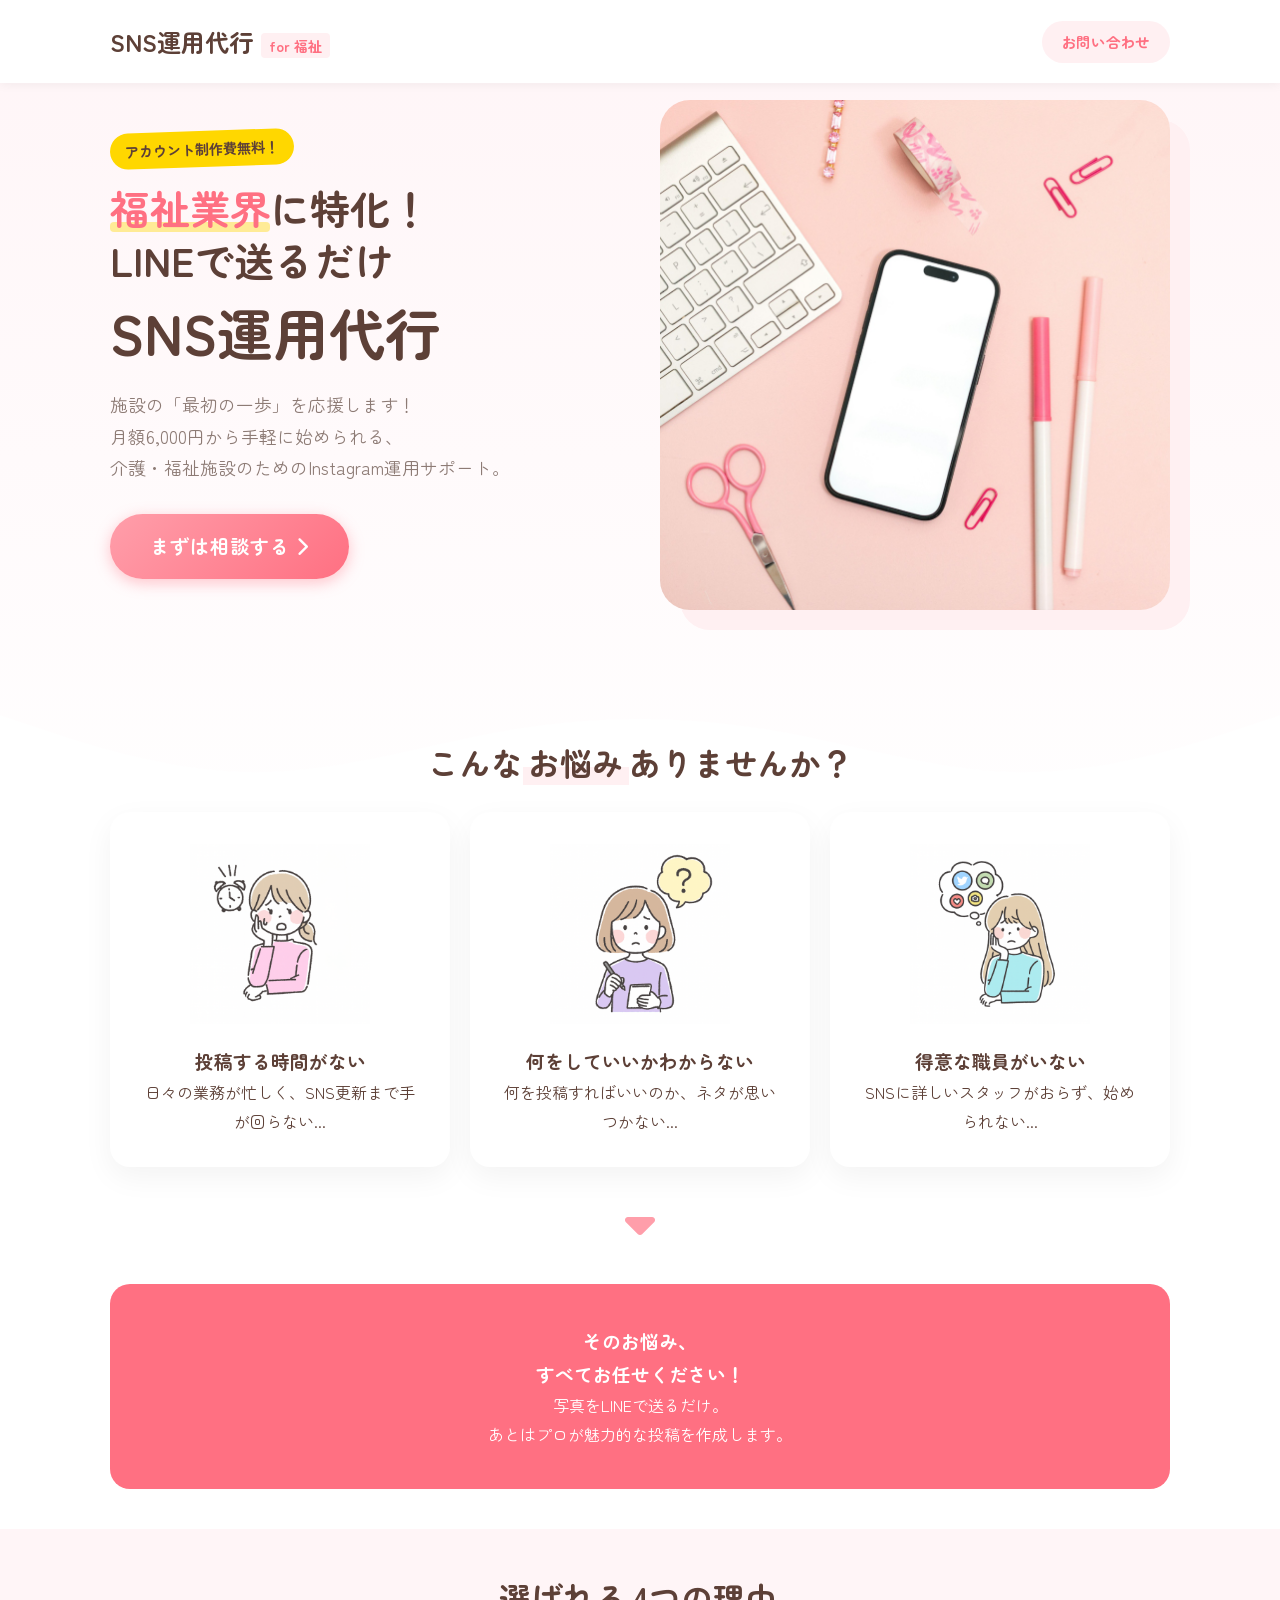
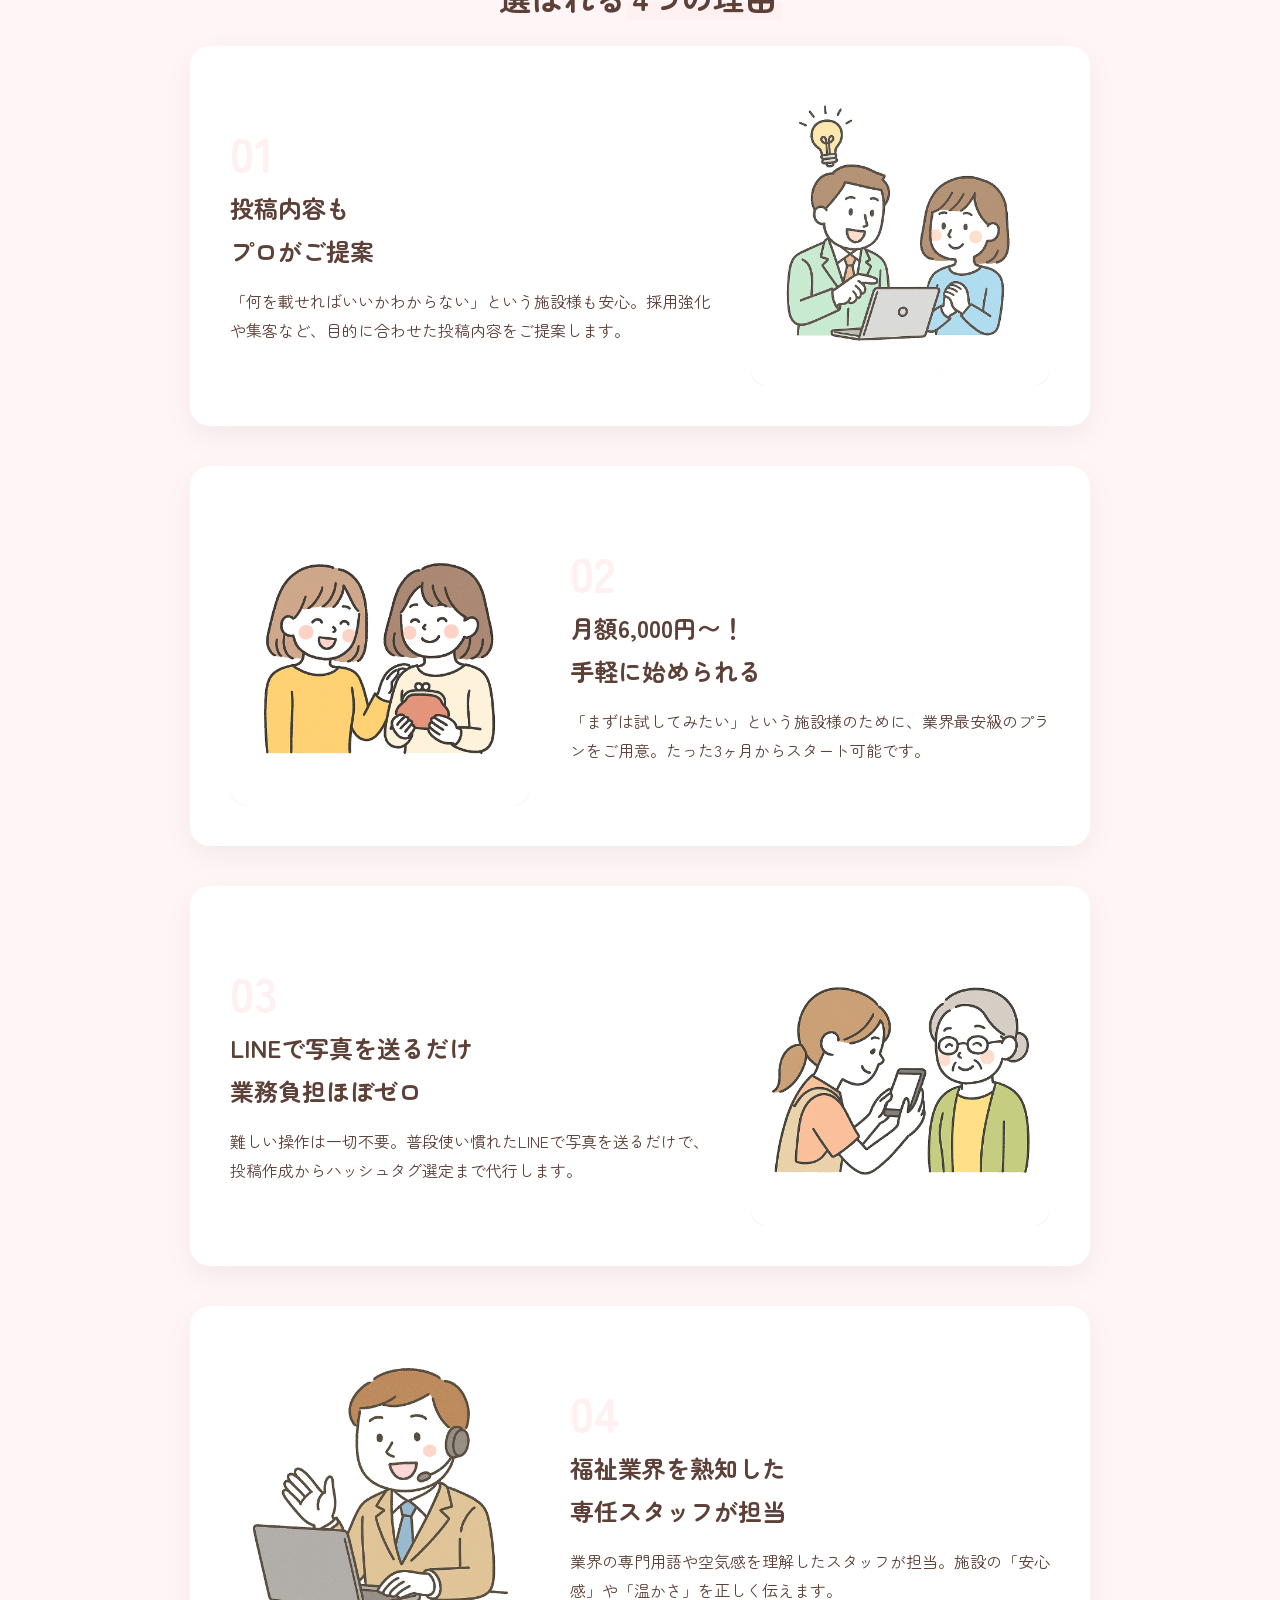
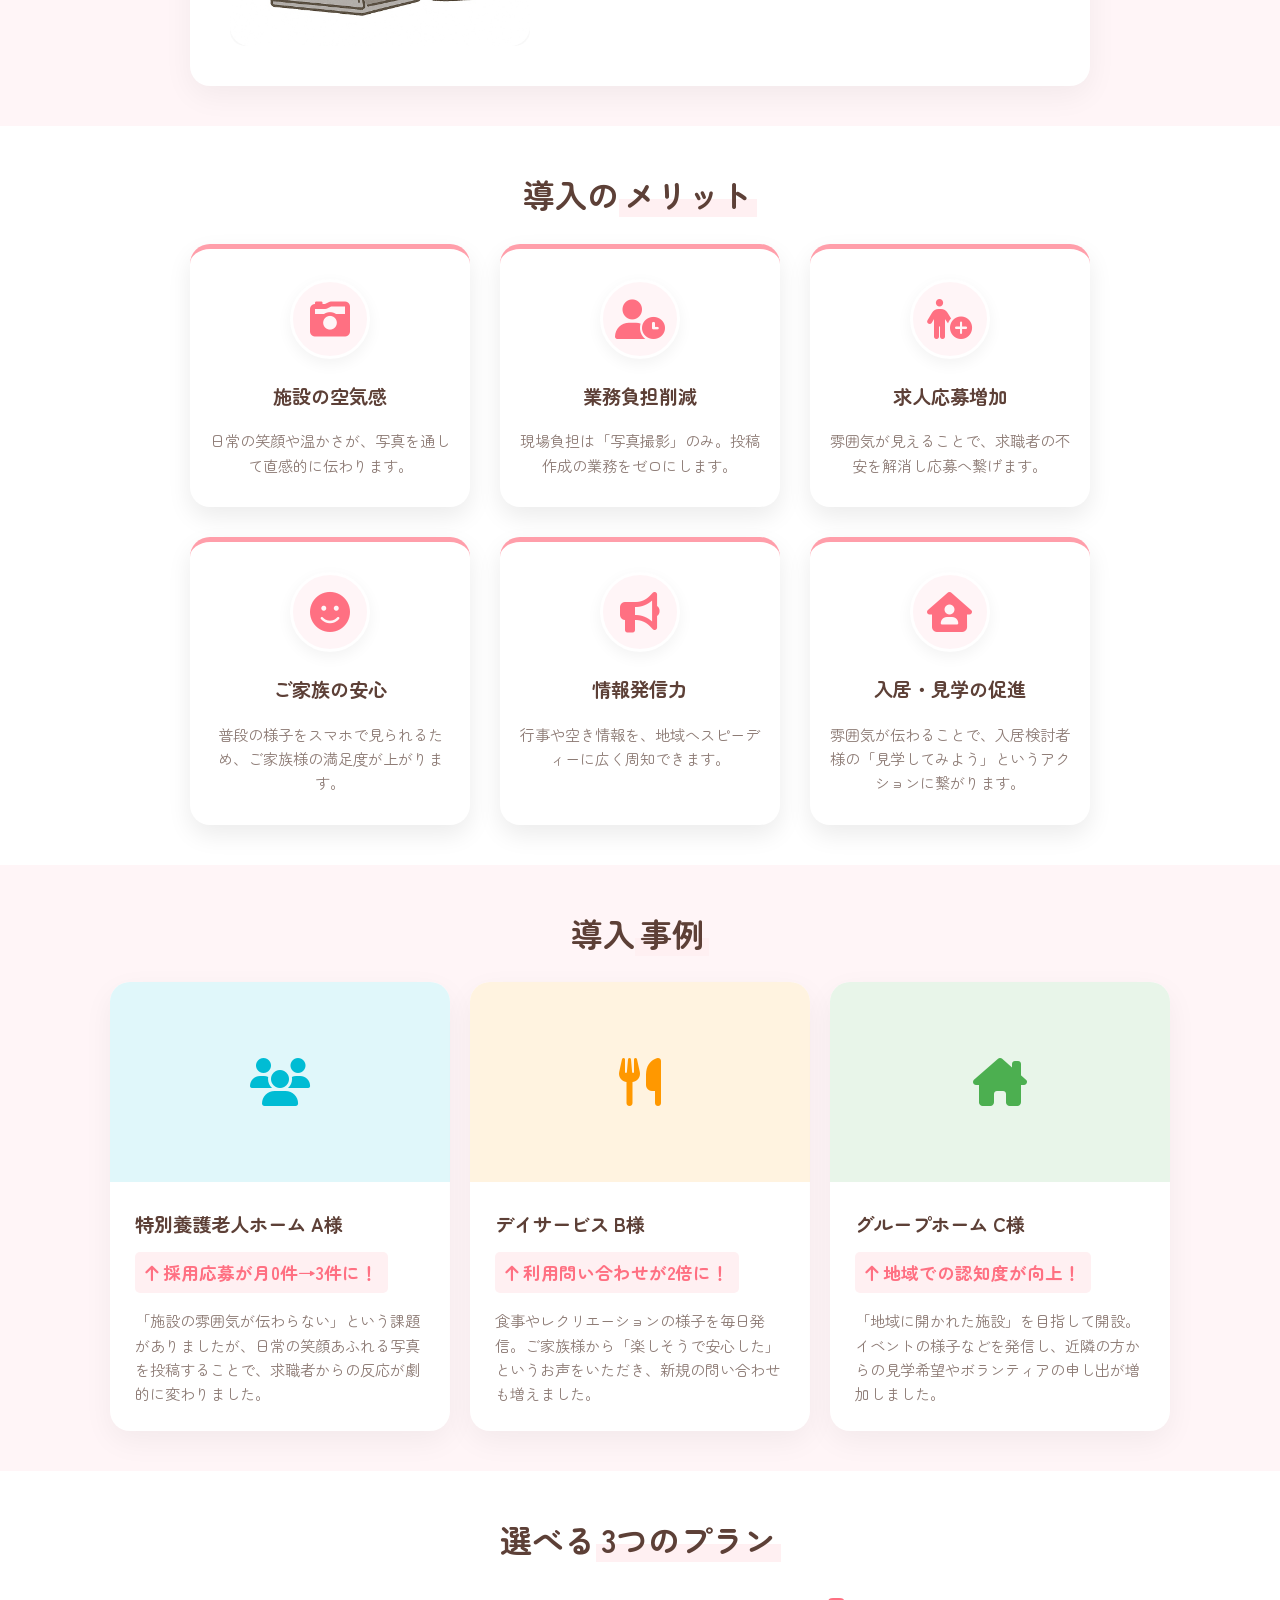
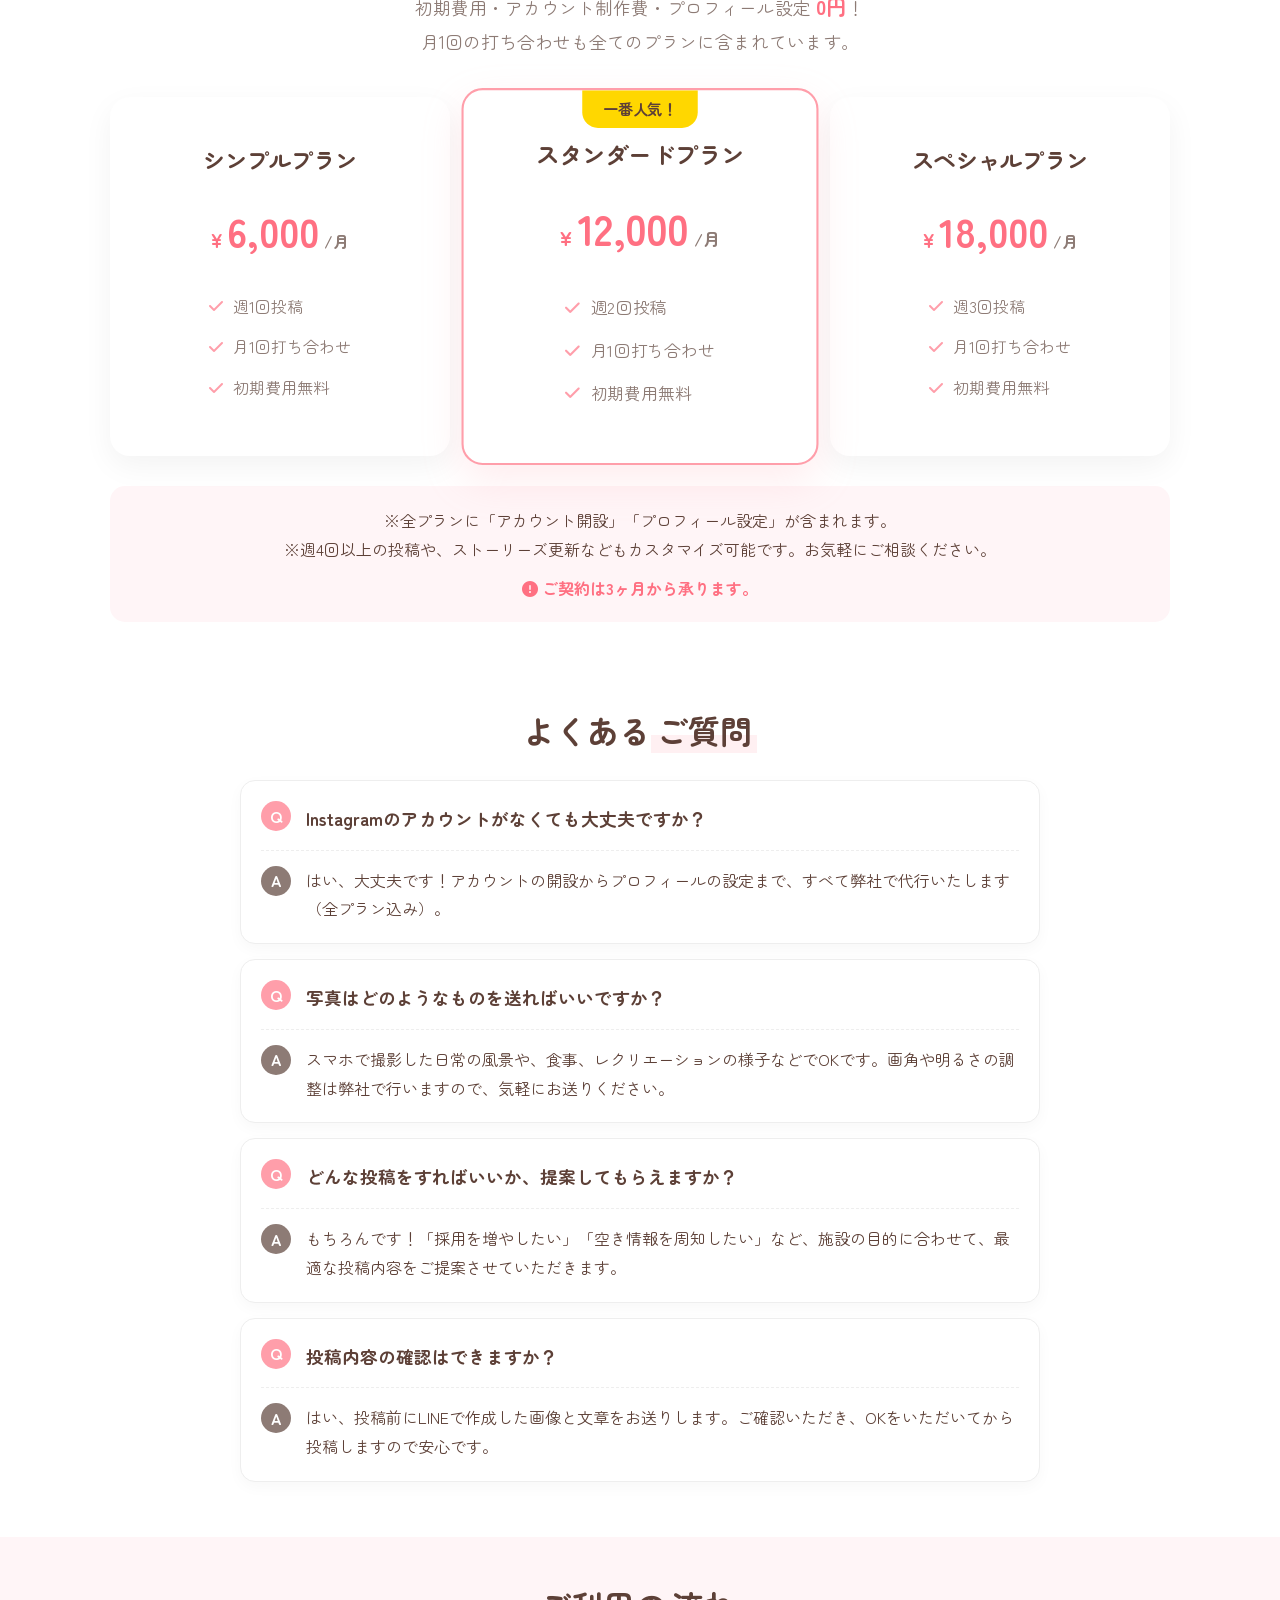
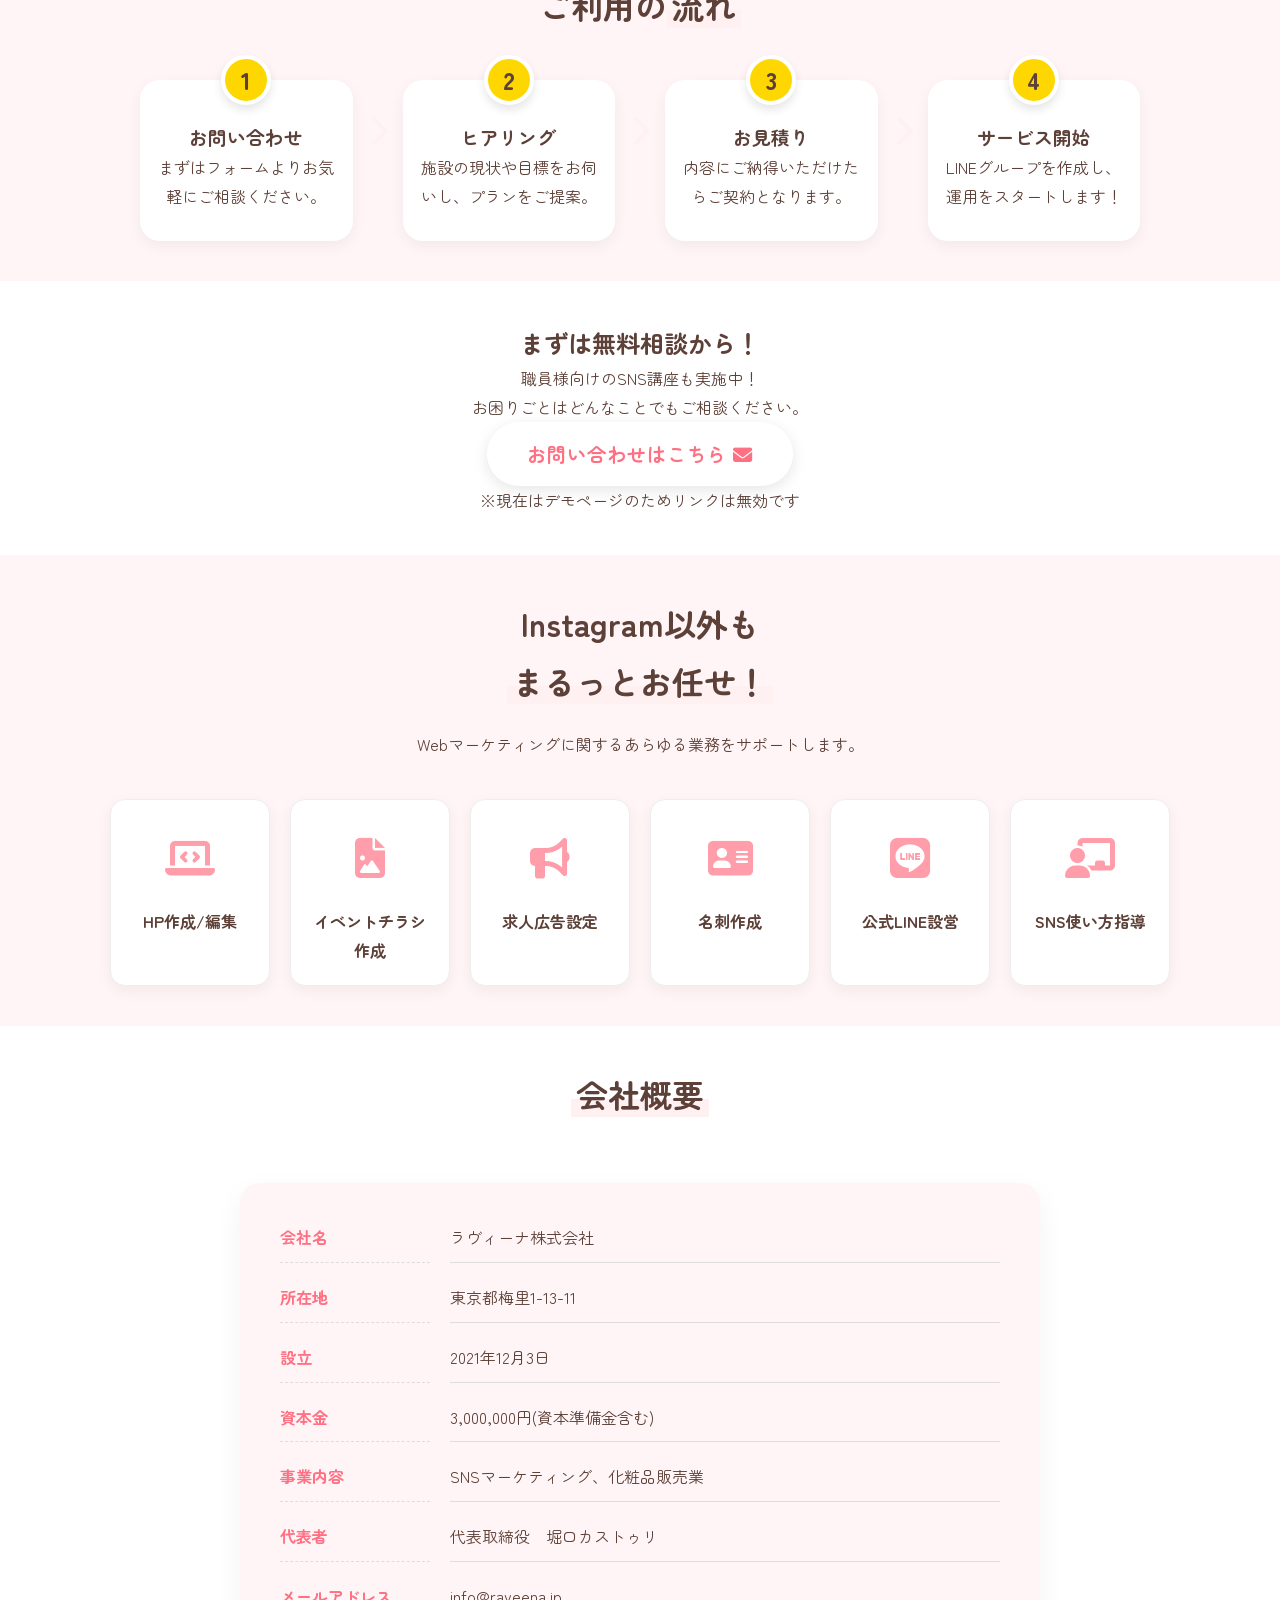
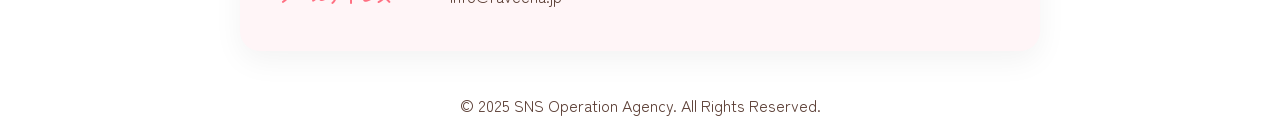
==== index.html @ b2e4ebf1 "Add project files for deployment" ====
<!DOCTYPE html>
<html lang="ja">

<head>
    <meta charset="UTF-8">
    <meta name="viewport" content="width=device-width, initial-scale=1.0">
    <title>福祉業界特化のインスタ運用代行 | LINEで送るだけ</title>
    <meta name="description" content="介護・福祉施設に特化したInstagram運用代行サービス。月額6,000円〜。LINEで写真を送るだけの簡単運用で、採用や集客をサポートします。">
    <link rel="preconnect" href="https://fonts.googleapis.com">
    <link rel="preconnect" href="https://fonts.gstatic.com" crossorigin>
    <link href="https://fonts.googleapis.com/css2?family=Zen+Maru+Gothic:wght@400;500;700&display=swap"
        rel="stylesheet">
    <link rel="stylesheet" href="style.css">
    <!-- FontAwesome for Icons -->
    <link rel="stylesheet" href="https://cdnjs.cloudflare.com/ajax/libs/font-awesome/6.4.0/css/all.min.css">
</head>

<body>
    <header class="header">
        <div class="container header-container">
            <h1 class="logo">SNS運用代行<span class="logo-sub">for 福祉</span></h1>
            <a href="#contact" class="btn btn-sm">お問い合わせ</a>
        </div>
    </header>

    <main>
        <!-- Hero Section -->
        <section class="hero">
            <div class="container hero-container">
                <div class="hero-content">
                    <span class="badge">アカウント制作費無料！</span>
                    <h2 class="hero-title">
                        <span class="highlight">福祉業界</span>に特化！<br>
                        LINEで送るだけ<br>
                        <span class="text-large">SNS運用代行</span>
                    </h2>
                    <p class="hero-desc">
                        施設の「最初の一歩」を応援します！<br>
                        月額6,000円から手軽に始められる、<br>
                        介護・福祉施設のためのInstagram運用サポート。
                    </p>
                    <div class="hero-cta">
                        <a href="#contact" class="btn btn-primary btn-lg shadow-pulse">まずは相談する <i
                                class="fa-solid fa-chevron-right"></i></a>
                    </div>
                </div>
                <div class="hero-image">
                    <img src="hero_final.jpg" alt="デスク周りの小物とスマートフォン">
                </div>
            </div>
            <div class="wave-bottom">
                <svg viewBox="0 0 1440 320">
                    <path fill="#ffffff" fill-opacity="1"
                        d="M0,96L48,112C96,128,192,160,288,160C384,160,480,128,576,112C672,96,768,96,864,112C960,128,1056,160,1152,160C1248,160,1344,128,1392,112L1440,96L1440,320L1392,320C1344,320,1248,320,1152,320C1056,320,960,320,864,320C768,320,672,320,576,320C480,320,384,320,288,320C192,320,96,320,48,320L0,320Z">
                    </path>
                </svg>
            </div>
        </section>

        <!-- Problem Section -->
        <section class="problem">
            <div class="container">
                <h2 class="section-title text-center">こんな<span class="marker-pink">お悩み</span>ありませんか？</h2>
                <div class="problem-grid">
                    <div class="problem-card">
                        <img src="problem_time.png" alt="時間がない悩み" class="problem-img">
                        <h3>投稿する時間がない</h3>
                        <p>日々の業務が忙しく、SNS更新まで手が回らない...</p>
                    </div>
                    <div class="problem-card">
                        <img src="problem_content.png" alt="内容の悩み" class="problem-img">
                        <h3>何をしていいかわからない</h3>
                        <p>何を投稿すればいいのか、ネタが思いつかない...</p>
                    </div>
                    <div class="problem-card">
                        <img src="problem_staff.png" alt="人材の悩み" class="problem-img">
                        <h3>得意な職員がいない</h3>
                        <p>SNSに詳しいスタッフがおらず、始められない...</p>
                    </div>
                </div>
                <div class="arrow-down">
                    <i class="fa-solid fa-caret-down"></i>
                </div>
                <div class="solution-message text-center">
                    <h3>そのお悩み、<br class="sp-only">すべてお任せください！</h3>
                    <p>写真をLINEで送るだけ。<br>あとはプロが魅力的な投稿を作成します。</p>
                </div>
            </div>
        </section>

        <!-- Features Section -->
        <section class="features bg-pink-light">
            <div class="container">
                <h2 class="section-title text-center">選ばれる<span class="marker-pink">4つの理由</span></h2>
                <div class="feature-list">
                    <div class="feature-item">
                        <div class="feature-text">
                            <span class="feature-num">01</span>
                            <h3>投稿内容も<br>プロがご提案</h3>
                            <p>「何を載せればいいかわからない」という施設様も安心。採用強化や集客など、目的に合わせた投稿内容をご提案します。</p>
                        </div>
                        <div class="feature-img-wrapper">
                            <img src="feature_proposal.jpg" alt="提案のイラスト" class="feature-img">
                        </div>
                    </div>
                    <div class="feature-item">
                        <div class="feature-text">
                            <span class="feature-num">02</span>
                            <h3>月額6,000円〜！<br>手軽に始められる</h3>
                            <p>「まずは試してみたい」という施設様のために、業界最安級のプランをご用意。たった3ヶ月からスタート可能です。</p>
                        </div>
                        <div class="feature-img-wrapper">
                            <img src="feature_cost.jpg" alt="低価格のイラスト" class="feature-img">
                        </div>
                    </div>
                    <div class="feature-item">
                        <div class="feature-text">
                            <span class="feature-num">03</span>
                            <h3>LINEで写真を送るだけ<br>業務負担ほぼゼロ</h3>
                            <p>難しい操作は一切不要。普段使い慣れたLINEで写真を送るだけで、投稿作成からハッシュタグ選定まで代行します。</p>
                        </div>
                        <div class="feature-img-wrapper">
                            <img src="feature_line.jpg" alt="LINEのイラスト" class="feature-img">
                        </div>
                    </div>
                    <div class="feature-item">
                        <div class="feature-text">
                            <span class="feature-num">04</span>
                            <h3>福祉業界を熟知した<br>専任スタッフが担当</h3>
                            <p>業界の専門用語や空気感を理解したスタッフが担当。施設の「安心感」や「温かさ」を正しく伝えます。</p>
                        </div>
                        <div class="feature-img-wrapper">
                            <img src="feature_specialist.jpg" alt="専門性のイラスト" class="feature-img">
                        </div>
                    </div>
                </div>
            </div>
        </section>

        <!-- Effects Section -->
        <section class="effects">
            <div class="container">
                <h2 class="section-title text-center">導入の<span class="marker-pink">メリット</span></h2>
                <div class="benefits-grid">
                    <div class="benefit-card">
                        <div class="benefit-icon">
                            <i class="fa-solid fa-camera-retro"></i>
                        </div>
                        <h3>施設の空気感</h3>
                        <p>日常の笑顔や温かさが、写真を通して直感的に伝わります。</p>
                    </div>
                    <div class="benefit-card">
                        <div class="benefit-icon">
                            <i class="fa-solid fa-user-clock"></i>
                        </div>
                        <h3>業務負担削減</h3>
                        <p>現場負担は「写真撮影」のみ。投稿作成の業務をゼロにします。</p>
                    </div>
                    <div class="benefit-card">
                        <div class="benefit-icon">
                            <i class="fa-solid fa-person-circle-plus"></i>
                        </div>
                        <h3>求人応募増加</h3>
                        <p>雰囲気が見えることで、求職者の不安を解消し応募へ繋げます。</p>
                    </div>
                    <div class="benefit-card">
                        <div class="benefit-icon">
                            <i class="fa-solid fa-face-smile"></i>
                        </div>
                        <h3>ご家族の安心</h3>
                        <p>普段の様子をスマホで見られるため、ご家族様の満足度が上がります。</p>
                    </div>
                    <div class="benefit-card">
                        <div class="benefit-icon">
                            <i class="fa-solid fa-bullhorn"></i>
                        </div>
                        <h3>情報発信力</h3>
                        <p>行事や空き情報を、地域へスピーディーに広く周知できます。</p>
                    </div>
                    <div class="benefit-card">
                        <div class="benefit-icon">
                            <i class="fa-solid fa-house-user"></i>
                        </div>
                        <h3>入居・見学の促進</h3>
                        <p>雰囲気が伝わることで、入居検討者様の「見学してみよう」というアクションに繋がります。</p>
                    </div>
                </div>
            </div>
        </section>

        <!-- Case Studies Section -->
        <section class="case-studies bg-pink-light">
            <div class="container">
                <h2 class="section-title text-center">導入<span class="marker-pink">事例</span></h2>
                <div class="case-grid">
                    <div class="case-card">
                        <div class="case-img-placeholder" style="background: #e0f7fa; color: #00bcd4;">
                            <i class="fa-solid fa-users fa-3x"></i>
                        </div>
                        <div class="case-content">
                            <h3>特別養護老人ホーム A様</h3>
                            <p class="case-result"><i class="fa-solid fa-arrow-up"></i> 採用応募が月0件→3件に！</p>
                            <p class="case-desc">「施設の雰囲気が伝わらない」という課題がありましたが、日常の笑顔あふれる写真を投稿することで、求職者からの反応が劇的に変わりました。</p>
                        </div>
                    </div>
                    <div class="case-card">
                        <div class="case-img-placeholder" style="background: #fff3e0; color: #ff9800;">
                            <i class="fa-solid fa-utensils fa-3x"></i>
                        </div>
                        <div class="case-content">
                            <h3>デイサービス B様</h3>
                            <p class="case-result"><i class="fa-solid fa-arrow-up"></i> 利用問い合わせが2倍に！</p>
                            <p class="case-desc">食事やレクリエーションの様子を毎日発信。ご家族様から「楽しそうで安心した」というお声をいただき、新規の問い合わせも増えました。</p>
                        </div>
                    </div>
                    <div class="case-card">
                        <div class="case-img-placeholder" style="background: #e8f5e9; color: #4caf50;">
                            <i class="fa-solid fa-house-chimney fa-3x"></i>
                        </div>
                        <div class="case-content">
                            <h3>グループホーム C様</h3>
                            <p class="case-result"><i class="fa-solid fa-arrow-up"></i> 地域での認知度が向上！</p>
                            <p class="case-desc">「地域に開かれた施設」を目指して開設。イベントの様子などを発信し、近隣の方からの見学希望やボランティアの申し出が増加しました。</p>
                        </div>
                    </div>
                </div>
            </div>
        </section>

        <!-- Pricing Section -->
        <section class="pricing">
            <div class="container">
                <h2 class="section-title text-center">選べる<span class="marker-pink">3つのプラン</span></h2>
                <p class="pricing-subtitle text-center">
                    初期費用・アカウント制作費・プロフィール設定 <span class="text-pink">0円</span>！<br>
                    月1回の打ち合わせも全てのプランに含まれています。
                </p>
                <div class="pricing-grid">
                    <!-- Simple Plan -->
                    <div class="pricing-card">
                        <div class="plan-name">シンプルプラン</div>
                        <div class="plan-price">
                            <span class="yen">¥</span>6,000<span class="period">/月</span>
                        </div>
                        <div class="plan-features">
                            <ul>
                                <li><i class="fa-solid fa-check"></i> 週1回投稿</li>
                                <li><i class="fa-solid fa-check"></i> 月1回打ち合わせ</li>
                                <li><i class="fa-solid fa-check"></i> 初期費用無料</li>
                            </ul>
                        </div>
                    </div>
                    <!-- Standard Plan -->
                    <div class="pricing-card popular">
                        <div class="popular-badge">一番人気！</div>
                        <div class="plan-name">スタンダードプラン</div>
                        <div class="plan-price">
                            <span class="yen">¥</span>12,000<span class="period">/月</span>
                        </div>
                        <div class="plan-features">
                            <ul>
                                <li><i class="fa-solid fa-check"></i> 週2回投稿</li>
                                <li><i class="fa-solid fa-check"></i> 月1回打ち合わせ</li>
                                <li><i class="fa-solid fa-check"></i> 初期費用無料</li>
                            </ul>
                        </div>
                    </div>
                    <!-- Special Plan -->
                    <div class="pricing-card">
                        <div class="plan-name">スペシャルプラン</div>
                        <div class="plan-price">
                            <span class="yen">¥</span>18,000<span class="period">/月</span>
                        </div>
                        <div class="plan-features">
                            <ul>
                                <li><i class="fa-solid fa-check"></i> 週3回投稿</li>
                                <li><i class="fa-solid fa-check"></i> 月1回打ち合わせ</li>
                                <li><i class="fa-solid fa-check"></i> 初期費用無料</li>
                            </ul>
                        </div>
                    </div>
                </div>
                <div class="pricing-note text-center">
                    <p>※全プランに「アカウント開設」「プロフィール設定」が含まれます。<br>
                        ※週4回以上の投稿や、ストーリーズ更新などもカスタマイズ可能です。お気軽にご相談ください。</p>
                    <p class="contract-term"><i class="fa-solid fa-circle-exclamation"></i> ご契約は3ヶ月から承ります。</p>
                </div>
            </div>
        </section>

        <!-- FAQ Section -->
        <section class="faq">
            <div class="container">
                <h2 class="section-title text-center">よくある<span class="marker-pink">ご質問</span></h2>
                <div class="faq-list">
                    <div class="faq-item">
                        <div class="faq-question">
                            <span class="q-mark">Q</span>
                            <h4>Instagramのアカウントがなくても大丈夫ですか？</h4>
                        </div>
                        <div class="faq-answer">
                            <span class="a-mark">A</span>
                            <p>はい、大丈夫です！アカウントの開設からプロフィールの設定まで、すべて弊社で代行いたします（全プラン込み）。</p>
                        </div>
                    </div>
                    <div class="faq-item">
                        <div class="faq-question">
                            <span class="q-mark">Q</span>
                            <h4>写真はどのようなものを送ればいいですか？</h4>
                        </div>
                        <div class="faq-answer">
                            <span class="a-mark">A</span>
                            <p>スマホで撮影した日常の風景や、食事、レクリエーションの様子などでOKです。画角や明るさの調整は弊社で行いますので、気軽にお送りください。</p>
                        </div>
                    </div>
                    <div class="faq-item">
                        <div class="faq-question">
                            <span class="q-mark">Q</span>
                            <h4>どんな投稿をすればいいか、提案してもらえますか？</h4>
                        </div>
                        <div class="faq-answer">
                            <span class="a-mark">A</span>
                            <p>もちろんです！「採用を増やしたい」「空き情報を周知したい」など、施設の目的に合わせて、最適な投稿内容をご提案させていただきます。</p>
                        </div>
                    </div>
                    <div class="faq-item">
                        <div class="faq-question">
                            <span class="q-mark">Q</span>
                            <h4>投稿内容の確認はできますか？</h4>
                        </div>
                        <div class="faq-answer">
                            <span class="a-mark">A</span>
                            <p>はい、投稿前にLINEで作成した画像と文章をお送りします。ご確認いただき、OKをいただいてから投稿しますので安心です。</p>
                        </div>
                    </div>
                </div>
            </div>
        </section>

        <!-- Flow Section -->
        <section class="flow bg-pink-light">
            <div class="container">
                <h2 class="section-title text-center">ご利用の<span class="marker-pink">流れ</span></h2>
                <div class="flow-steps">
                    <div class="step-card">
                        <div class="step-num">1</div>
                        <h3>お問い合わせ</h3>
                        <p>まずはフォームよりお気軽にご相談ください。</p>
                    </div>
                    <div class="step-arrow"><i class="fa-solid fa-chevron-right"></i></div>
                    <div class="step-card">
                        <div class="step-num">2</div>
                        <h3>ヒアリング</h3>
                        <p>施設の現状や目標をお伺いし、プランをご提案。</p>
                    </div>
                    <div class="step-arrow"><i class="fa-solid fa-chevron-right"></i></div>
                    <div class="step-card">
                        <div class="step-num">3</div>
                        <h3>お見積り</h3>
                        <p>内容にご納得いただけたらご契約となります。</p>
                    </div>
                    <div class="step-arrow"><i class="fa-solid fa-chevron-right"></i></div>
                    <div class="step-card">
                        <div class="step-num">4</div>
                        <h3>サービス開始</h3>
                        <p>LINEグループを作成し、運用をスタートします！</p>
                    </div>
                </div>
            </div>
        </section>

        <!-- CTA Section -->
        <section id="contact" class="cta">
            <div class="container cta-container text-center">
                <h2 class="cta-title">まずは無料相談から！</h2>
                <p class="cta-desc">
                    職員様向けのSNS講座も実施中！<br>
                    お困りごとはどんなことでもご相談ください。
                </p>
                <a href="https://forms.gle/82RpzWLop1iFDff38" target="_blank"
                    class="btn btn-white btn-lg shadow-pulse">お問い合わせはこちら <i class="fa-solid fa-envelope"></i></a>
                <p class="cta-note">※現在はデモページのためリンクは無効です</p>
            </div>
        </section>

        <!-- Other Services Section -->
        <section class="other-services bg-pink-light">
            <div class="container">
                <h2 class="section-title text-center">Instagram以外も<br><span class="marker-pink">まるっとお任せ！</span></h2>
                <p class="text-center mb-40">Webマーケティングに関するあらゆる業務をサポートします。</p>
                <div class="service-grid">
                    <div class="service-card">
                        <div class="service-icon"><i class="fa-solid fa-laptop-code"></i></div>
                        <h3>HP作成/編集</h3>
                    </div>
                    <div class="service-card">
                        <div class="service-icon"><i class="fa-solid fa-file-image"></i></div>
                        <h3>イベントチラシ作成</h3>
                    </div>
                    <div class="service-card">
                        <div class="service-icon"><i class="fa-solid fa-bullhorn"></i></div>
                        <h3>求人広告設定</h3>
                    </div>
                    <div class="service-card">
                        <div class="service-icon"><i class="fa-solid fa-address-card"></i></div>
                        <h3>名刺作成</h3>
                    </div>
                    <div class="service-card">
                        <div class="service-icon"><i class="fa-brands fa-line"></i></div>
                        <h3>公式LINE設営</h3>
                    </div>
                    <div class="service-card">
                        <div class="service-icon"><i class="fa-solid fa-chalkboard-user"></i></div>
                        <h3>SNS使い方指導</h3>
                    </div>
                </div>
            </div>
        </section>
        <!-- Company Overview Section -->
        <section class="company-overview">
            <div class="container">
                <h2 class="section-title text-center"><span class="marker-pink">会社概要</span></h2>
                <div class="company-info">
                    <dl>
                        <dt>会社名</dt>
                        <dd>ラヴィーナ株式会社</dd>
                        <dt>所在地</dt>
                        <dd>東京都梅里1-13-11</dd>
                        <dt>設立</dt>
                        <dd>2021年12月3日</dd>
                        <dt>資本金</dt>
                        <dd>3,000,000円(資本準備金含む)</dd>
                        <dt>事業内容</dt>
                        <dd>SNSマーケティング、化粧品販売業</dd>
                        <dt>代表者</dt>
                        <dd>代表取締役　堀口カストゥリ</dd>
                        <dt>メールアドレス</dt>
                        <dd>info@raveena.jp</dd>
                    </dl>
                </div>
            </div>
        </section>

    </main>

    <footer class="footer">
        <div class="container text-center">
            <p>&copy; 2025 SNS Operation Agency. All Rights Reserved.</p>
        </div>
    </footer>
</body>

</html>
---- style.css ----
:root {
    --primary-color: #FF9EAA;
    --primary-dark: #FF7082;
    --primary-light: #FFF0F2;
    --text-color: #5D4037;
    --text-light: #8D7B75;
    --white: #FFFFFF;
    --bg-light: #FFF5F7;
    --accent: #FFD700;
    /* Gold/Yellow for accents */
    --font-main: 'Zen Maru Gothic', sans-serif;
}

* {
    margin: 0;
    padding: 0;
    box-sizing: border-box;
}

body {
    font-family: var(--font-main);
    color: var(--text-color);
    line-height: 1.8;
    background-color: var(--white);
    overflow-x: hidden;
}

a {
    text-decoration: none;
    color: inherit;
    transition: all 0.3s ease;
}

ul {
    list-style: none;
}

img {
    max-width: 100%;
    height: auto;
    display: block;
}

.container {
    max-width: 1100px;
    margin: 0 auto;
    padding: 0 20px;
}

.text-center {
    text-align: center;
}

/* Buttons */
.btn {
    display: inline-block;
    padding: 12px 30px;
    border-radius: 50px;
    font-weight: 700;
    letter-spacing: 0.05em;
    cursor: pointer;
}

.btn-primary {
    background: linear-gradient(135deg, var(--primary-color), var(--primary-dark));
    color: var(--white);
    box-shadow: 0 4px 15px rgba(255, 112, 130, 0.4);
}

.btn-primary:hover {
    transform: translateY(-2px);
    box-shadow: 0 6px 20px rgba(255, 112, 130, 0.6);
}

.btn-white {
    background: var(--white);
    color: var(--primary-dark);
    box-shadow: 0 4px 15px rgba(0, 0, 0, 0.1);
}

.btn-white:hover {
    background: var(--primary-light);
    transform: translateY(-2px);
}

.btn-lg {
    font-size: 1.2rem;
    padding: 15px 40px;
}

.btn-sm {
    font-size: 0.9rem;
    padding: 8px 20px;
    background-color: var(--primary-light);
    color: var(--primary-dark);
}

.shadow-pulse {
    animation: pulse 2s infinite;
}

@keyframes pulse {
    0% {
        box-shadow: 0 0 0 0 rgba(255, 112, 130, 0.7);
    }

    70% {
        box-shadow: 0 0 0 10px rgba(255, 112, 130, 0);
    }

    100% {
        box-shadow: 0 0 0 0 rgba(255, 112, 130, 0);
    }
}

/* Header */
.header {
    padding: 20px 0;
    position: fixed;
    width: 100%;
    top: 0;
    background: rgba(255, 255, 255, 0.95);
    backdrop-filter: blur(10px);
    z-index: 1000;
    box-shadow: 0 2px 10px rgba(0, 0, 0, 0.05);
}

.header-container {
    display: flex;
    justify-content: space-between;
    align-items: center;
}

.logo {
    font-size: 1.5rem;
    color: var(--text-color);
    font-weight: 700;
}

.logo-sub {
    font-size: 0.9rem;
    color: var(--primary-dark);
    margin-left: 8px;
    background: var(--primary-light);
    padding: 2px 8px;
    border-radius: 4px;
}

/* Hero Section */
.hero {
    padding-top: 100px;
    padding-bottom: 0;
    background: linear-gradient(180deg, var(--bg-light) 0%, var(--white) 100%);
    position: relative;
    overflow: hidden;
}

.hero-container {
    display: flex;
    align-items: center;
    justify-content: space-between;
    gap: 40px;
    padding-bottom: 20px;
}

.hero-content {
    flex: 1;
}

.badge {
    background: var(--accent);
    color: var(--text-color);
    padding: 5px 15px;
    border-radius: 20px;
    font-weight: 700;
    font-size: 0.9rem;
    display: inline-block;
    margin-bottom: 15px;
    transform: rotate(-2deg);
}

.hero-title {
    font-size: 2.5rem;
    line-height: 1.3;
    margin-bottom: 20px;
}

.highlight {
    color: var(--primary-dark);
    position: relative;
    z-index: 1;
}

.highlight::after {
    content: '';
    position: absolute;
    bottom: 5px;
    left: 0;
    width: 100%;
    height: 10px;
    background: rgba(255, 215, 0, 0.4);
    z-index: -1;
    border-radius: 4px;
}

.text-large {
    font-size: 3.5rem;
    color: var(--text-color);
    display: block;
    margin-top: 10px;
}

.hero-desc {
    font-size: 1.1rem;
    color: var(--text-light);
    margin-bottom: 30px;
}

.hero-image {
    flex: 1;
    position: relative;
}

.hero-image img {
    border-radius: 30px;
    box-shadow: 20px 20px 0px var(--primary-light);
    animation: float 6s ease-in-out infinite;
}

@keyframes float {
    0% {
        transform: translateY(0px);
    }

    50% {
        transform: translateY(-15px);
    }

    100% {
        transform: translateY(0px);
    }
}

.wave-bottom {
    line-height: 0;
    width: 100%;
}

/* Section Common */
section {
    padding: 40px 0;
}

.section-title {
    font-size: 2rem;
    margin-bottom: 20px;
    position: relative;
    display: inline-block;
    width: 100%;
}

.marker-pink {
    background: linear-gradient(transparent 60%, var(--primary-light) 60%);
    padding: 0 5px;
}

.bg-pink-light {
    background-color: var(--bg-light);
}

/* Problem Section */
.problem {
    padding-top: 0;
    margin-top: -180px;
    /* Increased pull-up to -180px */
    position: relative;
    z-index: 2;
}

.problem-grid {
    display: grid;
    grid-template-columns: repeat(auto-fit, minmax(300px, 1fr));
    gap: 20px;
    margin-bottom: 30px;
}

.problem-card {
    background: var(--white);
    padding: 30px;
    border-radius: 20px;
    box-shadow: 0 10px 30px rgba(0, 0, 0, 0.05);
    text-align: center;
    transition: transform 0.3s;
    border: 2px solid transparent;
}

.problem-card:hover {
    transform: translateY(-5px);
    border-color: var(--primary-light);
}

.icon-circle {
    width: 70px;
    height: 70px;
    background: var(--primary-light);
    color: var(--primary-dark);
    border-radius: 50%;
    display: flex;
    align-items: center;
    justify-content: center;
    font-size: 1.8rem;
    margin: 0 auto 20px;
}

/* Flow Section */
.flow-steps {
    display: flex;
    justify-content: space-between;
    align-items: flex-start;
    flex-wrap: wrap;
    /* Allow wrapping but try to keep row */
    gap: 15px;
    position: relative;
    max-width: 1000px;
    margin: 0 auto;
}

.step-card {
    flex: 1;
    min-width: 150px;
    /* narrowed min-width to fit 4 in a row */
    text-align: center;
    background: var(--white);
    padding: 30px 15px;
    border-radius: 20px;
    position: relative;
    box-shadow: 0 5px 15px rgba(0, 0, 0, 0.05);
    /* Softer shadow */
    z-index: 1;
}

.step-num {
    width: 50px;
    /* Larger */
    height: 50px;
    /* Larger */
    background: var(--accent);
    /* Use accent color for Step to POP */
    color: var(--text-color);
    border-radius: 50%;
    display: flex;
    align-items: center;
    justify-content: center;
    font-weight: 800;
    /* Bolder */
    font-size: 1.5rem;
    /* Larger */
    margin: -55px auto 15px;
    /* Pull up to overlap top border slightly */
    border: 4px solid var(--white);
    /* White ring */
    box-shadow: 0 5px 10px rgba(0, 0, 0, 0.1);
}

/* Ensure step card has enough top margin for the popped up number */
.step-card {
    margin-top: 25px;
}

.step-arrow {
    display: flex;
    align-items: center;
    justify-content: center;
    height: 100%;
    /* Match container height roughly */
    color: var(--primary-light);
    font-size: 2rem;
    padding-top: 60px;
    /* visually align with card center approx */
}

.arrow-down {
    text-align: center;
    font-size: 3rem;
    color: var(--primary-color);
    margin: -20px 0 20px;
    animation: bounce 2s infinite;
}

@keyframes bounce {

    0%,
    20%,
    50%,
    80%,
    100% {
        transform: translateY(0);
    }

    40% {
        transform: translateY(-10px);
    }

    60% {
        transform: translateY(-5px);
    }
}

.solution-message {
    background: var(--primary-dark);
    color: var(--white);
    padding: 40px;
    border-radius: 20px;
    position: relative;
}

/* Features Section */
.feature-list {
    display: grid;
    grid-template-columns: 1fr;
    gap: 40px;
    max-width: 900px;
    margin: 0 auto;
}

.feature-item {
    display: flex;
    background: var(--white);
    padding: 40px;
    border-radius: 20px;
    box-shadow: 0 10px 30px rgba(0, 0, 0, 0.05);
    transition: transform 0.3s;
    gap: 40px;
    align-items: center;
}

/* Odd items (1, 3...): Text Left, Image Right */
.feature-item:nth-child(odd) {
    flex-direction: row;
}

/* Even items (2, 4...): Image Left, Text Right */
.feature-item:nth-child(even) {
    flex-direction: row-reverse;
}

.feature-item:hover {
    transform: translateY(-5px);
}



.feature-text {
    flex: 1 1 45%;
    /* Force ~50% width basis */
    min-width: 300px;
    /* But allow wrapping if very narrow */
    text-align: left;
}

.feature-num {
    font-size: 3rem;
    font-weight: 700;
    color: var(--primary-light);
    line-height: 1;
    display: block;
    margin-bottom: 10px;
    z-index: 0;
}

.feature-text h3 {
    font-size: 1.5rem;
    margin-bottom: 15px;
}

.feature-img-wrapper {
    flex: 1 1 45%;
    /* Force ~50% width basis */
    min-width: 300px;
    height: auto;
    min-height: 250px;
    display: flex;
    align-items: center;
    justify-content: center;
    overflow: hidden;
    border-radius: 15px;
}

.feature-img {
    width: 100%;
    height: 100%;
    object-fit: cover;
    border-radius: 15px;
    box-shadow: none;
}

/* Responsive */
@media (max-width: 700px) {
    .hero-container {
        flex-direction: column-reverse;
        text-align: center;
        padding-top: 20px;
    }

    .hero-title {
        font-size: 2rem;
    }

    .text-large {
        font-size: 2.5rem;
    }

    .hero-image img {
        box-shadow: 10px 10px 0px var(--primary-light);
    }

    .feature-item:nth-child(odd),
    .feature-item:nth-child(even) {
        flex-direction: column-reverse;
        text-align: center;
        gap: 30px;
        padding: 30px;
    }

    .feature-text {
        text-align: center;
    }

    .feature-img-wrapper {
        width: 100%;
        flex: auto;
        /* Reset flex basis on mobile */
    }

    .problem-grid,
    .case-grid,
    .benefits-grid {
        display: flex;
        overflow-x: auto;
        scroll-snap-type: x mandatory;
        gap: 20px;
        padding-bottom: 20px;
        /* Space for scrollbar */
        padding-left: 5%;
        /* Peeking effect */
        padding-right: 5%;
        margin-right: -20px;
        /* Counteract container padding if needed, or adjust */
    }

    /* Cards in the scroll container */
    .problem-card,
    .case-card,
    .benefit-card {
        min-width: 85vw;
        /* Show mostly one card */
        scroll-snap-align: center;
        flex-shrink: 0;
        /* Prevent shrinking */
    }

    /* Service grid can remain 2-column or stack, let's make it 2-column compact */
    .service-grid {
        grid-template-columns: repeat(2, 1fr);
        gap: 10px;
    }

    /* Flow Mobile */
    .step-arrow {
        display: none;
        /* Hide arrows on mobile */
    }

    .flow-steps {
        flex-direction: column;
        gap: 40px;
        /* More space between steps */
    }

    .step-card {
        width: 100%;
        margin-top: 30px;
    }

    /* Add a connecting line for mobile flow if possible, or just stack cleanly */
    .flow-steps::before {
        content: '';
        position: absolute;
        top: 0;
        bottom: 0;
        left: 50%;
        width: 4px;
        background: var(--primary-light);
        z-index: 0;
        transform: translateX(-50%);
        display: none;
        /* Optional: hide for now to keep it simple */
    }
}


/* Pricing Section */
.pricing-subtitle {
    font-size: 1.1rem;
    margin-bottom: 40px;
    color: var(--text-light);
}

.text-pink {
    color: var(--primary-dark);
    font-weight: 700;
    font-size: 1.3rem;
}

.pricing-grid {
    display: grid;
    grid-template-columns: repeat(auto-fit, minmax(300px, 1fr));
    gap: 20px;
    margin-bottom: 30px;
    align-items: center;
    /* Center align cards vertically */
}

.pricing-card {
    background: var(--white);
    padding: 40px 30px;
    border-radius: 20px;
    box-shadow: 0 10px 30px rgba(0, 0, 0, 0.05);
    text-align: center;
    border: 2px solid transparent;
    transition: transform 0.3s, border-color 0.3s;
    position: relative;
    overflow: hidden;
}

.pricing-card:hover {
    transform: translateY(-10px);
    border-color: var(--primary-light);
}

.pricing-card.popular {
    border: 2px solid var(--primary-color);
    transform: scale(1.05);
    box-shadow: 0 15px 40px rgba(255, 158, 170, 0.2);
    z-index: 1;
}

.pricing-card.popular:hover {
    transform: scale(1.05) translateY(-10px);
}

.popular-badge {
    position: absolute;
    top: 0;
    left: 50%;
    transform: translateX(-50%);
    background: var(--accent);
    color: var(--text-color);
    padding: 5px 20px;
    font-size: 0.9rem;
    font-weight: 700;
    border-radius: 0 0 15px 15px;
}

.plan-name {
    font-size: 1.4rem;
    font-weight: 700;
    margin-bottom: 15px;
    color: var(--text-color);
}

.plan-price {
    font-size: 2.5rem;
    font-weight: 700;
    color: var(--primary-dark);
    margin-bottom: 25px;
    display: flex;
    align-items: baseline;
    justify-content: center;
}

.plan-price .yen {
    font-size: 1.2rem;
    margin-right: 5px;
}

.plan-price .period {
    font-size: 1rem;
    color: var(--text-light);
    margin-left: 5px;
}

.plan-features ul {
    text-align: left;
    display: inline-block;
}

.plan-features li {
    margin-bottom: 12px;
    color: var(--text-light);
    display: flex;
    align-items: center;
}

.plan-features li i {
    color: var(--primary-color);
    margin-right: 10px;
}

.pricing-note {
    background: var(--bg-light);
    padding: 20px;
    border-radius: 15px;
    margin-top: 30px;
}

.contract-term {
    margin-top: 10px;
    font-weight: 700;
    color: var(--primary-dark);
}

/* Responsive adjustments for pricing */
@media (max-width: 768px) {
    .pricing-card.popular {
        transform: scale(1);
    }

    .pricing-card.popular:hover {
        transform: translateY(-10px);
    }
}

/* Case Studies Section */
.case-grid {
    display: grid;
    grid-template-columns: repeat(auto-fit, minmax(300px, 1fr));
    gap: 20px;
}

.case-card {
    background: var(--white);
    border-radius: 20px;
    overflow: hidden;
    box-shadow: 0 10px 30px rgba(0, 0, 0, 0.05);
    transition: transform 0.3s;
}

.case-card:hover {
    transform: translateY(-5px);
}

.case-img-placeholder {
    height: 200px;
    display: flex;
    align-items: center;
    justify-content: center;
}

.case-content {
    padding: 25px;
}

.case-content h3 {
    font-size: 1.2rem;
    margin-bottom: 10px;
    color: var(--text-color);
}

.case-result {
    color: var(--primary-dark);
    font-weight: 700;
    font-size: 1.1rem;
    margin-bottom: 15px;
    background: var(--primary-light);
    display: inline-block;
    padding: 5px 10px;
    border-radius: 5px;
}

.case-desc {
    font-size: 0.95rem;
    color: var(--text-light);
    line-height: 1.6;
}

/* Effects Section (Benefits) */
.benefits-grid {
    display: flex;
    flex-wrap: wrap;
    justify-content: center;
    /* Centers the orphaned item nicely */
    gap: 30px;
    max-width: 900px;
    margin: 0 auto;
}

.benefit-card {
    background: var(--white);
    padding: 30px 20px;
    border-radius: 20px;
    box-shadow: 0 10px 25px rgba(0, 0, 0, 0.08);
    /* Deeper shadow for POP effect */
    text-align: center;
    transition: transform 0.3s, box-shadow 0.3s;
    border-top: 5px solid var(--primary-color);
    /* POP accent */
    display: flex;
    flex-direction: column;
    align-items: center;
    height: auto;
    /* Allow auto height */
    width: calc(33.333% - 20px);
    /* 3 columns accounting for gap */
}

/* Tablet (2 columns) */
@media (max-width: 900px) {
    .benefit-card {
        width: calc(50% - 30px);
    }
}

/* Mobile (1 column) */
@media (max-width: 700px) {
    .benefit-card {
        width: 100%;
    }
}

.benefit-card:hover {
    transform: translateY(-8px);
    box-shadow: 0 15px 35px rgba(255, 158, 170, 0.2);
    /* Colored shadow on hover */
}

.benefit-icon {
    width: 80px;
    height: 80px;
    background: var(--bg-light);
    color: var(--primary-dark);
    font-size: 2.5rem;
    border-radius: 50%;
    display: flex;
    align-items: center;
    justify-content: center;
    margin-bottom: 20px;
    border: 3px solid var(--white);
    box-shadow: 0 5px 15px rgba(0, 0, 0, 0.05);
}

.benefit-card h3 {
    font-size: 1.2rem;
    margin-bottom: 15px;
    color: var(--text-color);
    font-weight: 700;
}

.benefit-card p {
    font-size: 0.95rem;
    color: var(--text-light);
    line-height: 1.6;
}

/* FAQ Section */
.faq-list {
    max-width: 800px;
    margin: 0 auto;
}

.faq-item {
    background: var(--white);
    border-radius: 15px;
    padding: 20px;
    margin-bottom: 15px;
    box-shadow: 0 5px 15px rgba(0, 0, 0, 0.03);
    border: 1px solid #eee;
}

.faq-question {
    display: flex;
    align-items: flex-start;
    gap: 15px;
    margin-bottom: 15px;
}

.q-mark {
    background: var(--primary-color);
    color: var(--white);
    width: 30px;
    height: 30px;
    border-radius: 50%;
    display: flex;
    align-items: center;
    justify-content: center;
    font-weight: 700;
    flex-shrink: 0;
}

.faq-question h4 {
    font-size: 1.1rem;
    margin-top: 2px;
}

.faq-answer {
    display: flex;
    align-items: flex-start;
    gap: 15px;
    padding-top: 15px;
    border-top: 1px dashed #eee;
}

.a-mark {
    background: var(--text-light);
    color: var(--white);
    width: 30px;
    height: 30px;
    border-radius: 50%;
    display: flex;
    align-items: center;
    justify-content: center;
    font-weight: 700;
    flex-shrink: 0;
}

.faq-answer p {
    font-size: 1rem;
    color: var(--text-color);
}

/* Illustration Placeholders */
.feature-img-placeholder.illustration-style,
.case-img-placeholder.illustration-style {
    background: #fff0f5;
    /* Very light pink */
    border: 3px dashed var(--primary-color);
    color: var(--primary-dark);
    font-family: var(--font-main);
    font-weight: 700;
    font-size: 1.2rem;
    text-align: center;
    line-height: 1.4;
    position: relative;
    overflow: hidden;
}

.feature-img-placeholder.illustration-style::before,
.case-img-placeholder.illustration-style::before {
    content: '🎨';
    font-size: 3rem;
    opacity: 0.3;
    position: absolute;
    top: 50%;
    left: 50%;
    transform: translate(-50%, -50%);
}

.illustration-text {
    position: relative;
    z-index: 1;
}

/* Problem Section Images */
.problem-img {
    width: 180px;
    /* Enlarged from 120px */
    height: auto;
    margin: 0 auto 20px;
    display: block;
}

/* Feature Section Images */
.feature-img-wrapper {
    flex: 1;
    display: flex;
    justify-content: center;
    align-items: center;
}

.feature-img {
    max-width: 100%;
    height: auto;
    max-height: 300px;
    border-radius: 20px;
    box-shadow: 0 15px 30px rgba(0, 0, 0, 0.05);
}

/* Other Services Section */
.other-services {
    padding: 40px 0;
}

.mb-40 {
    margin-bottom: 40px;
}

.service-grid {
    display: grid;
    grid-template-columns: repeat(auto-fit, minmax(150px, 1fr));
    gap: 20px;
}

.service-card {
    background: var(--white);
    padding: 20px;
    border-radius: 15px;
    text-align: center;
    box-shadow: 0 5px 15px rgba(0, 0, 0, 0.05);
    transition: transform 0.3s;
    border: 1px solid #eee;
}

.service-card:hover {
    transform: translateY(-5px);
    border-color: var(--primary-light);
}

.service-icon {
    font-size: 2.5rem;
    color: var(--primary-color);
    margin-bottom: 15px;
}

.service-card h3 {
    font-size: 1rem;
    color: var(--text-color);
    font-weight: 700;
}

/* Company Overview Section */
.company-overview {
    padding: 40px 0;
    background: var(--white);
}

.company-info {
    max-width: 800px;
    margin: 40px auto 0;
    padding: 40px;
    background: var(--bg-light);
    border-radius: 20px;
    box-shadow: 0 10px 30px rgba(0, 0, 0, 0.05);
}

.company-info dl {
    display: grid;
    grid-template-columns: 150px 1fr;
    gap: 20px;
}

.company-info dt {
    font-weight: 700;
    color: var(--primary-dark);
    border-bottom: 1px dashed #ddd;
    padding-bottom: 10px;
    display: flex;
    align-items: center;
}

.company-info dd {
    border-bottom: 1px solid #ddd;
    padding-bottom: 10px;
    color: var(--text-color);
}

.company-info dt:last-of-type,
.company-info dd:last-of-type {
    border-bottom: none;
    padding-bottom: 0;
}

@media (max-width: 600px) {
    .company-info {
        padding: 20px;
    }

    .company-info dl {
        grid-template-columns: 1fr;
        gap: 10px;
    }

    .company-info dt {
        border-bottom: none;
        padding-bottom: 0;
        margin-top: 15px;
    }

    .company-info dt:first-child {
        margin-top: 0;
    }

    .company-info dd {
        padding-left: 10px;
    }
}
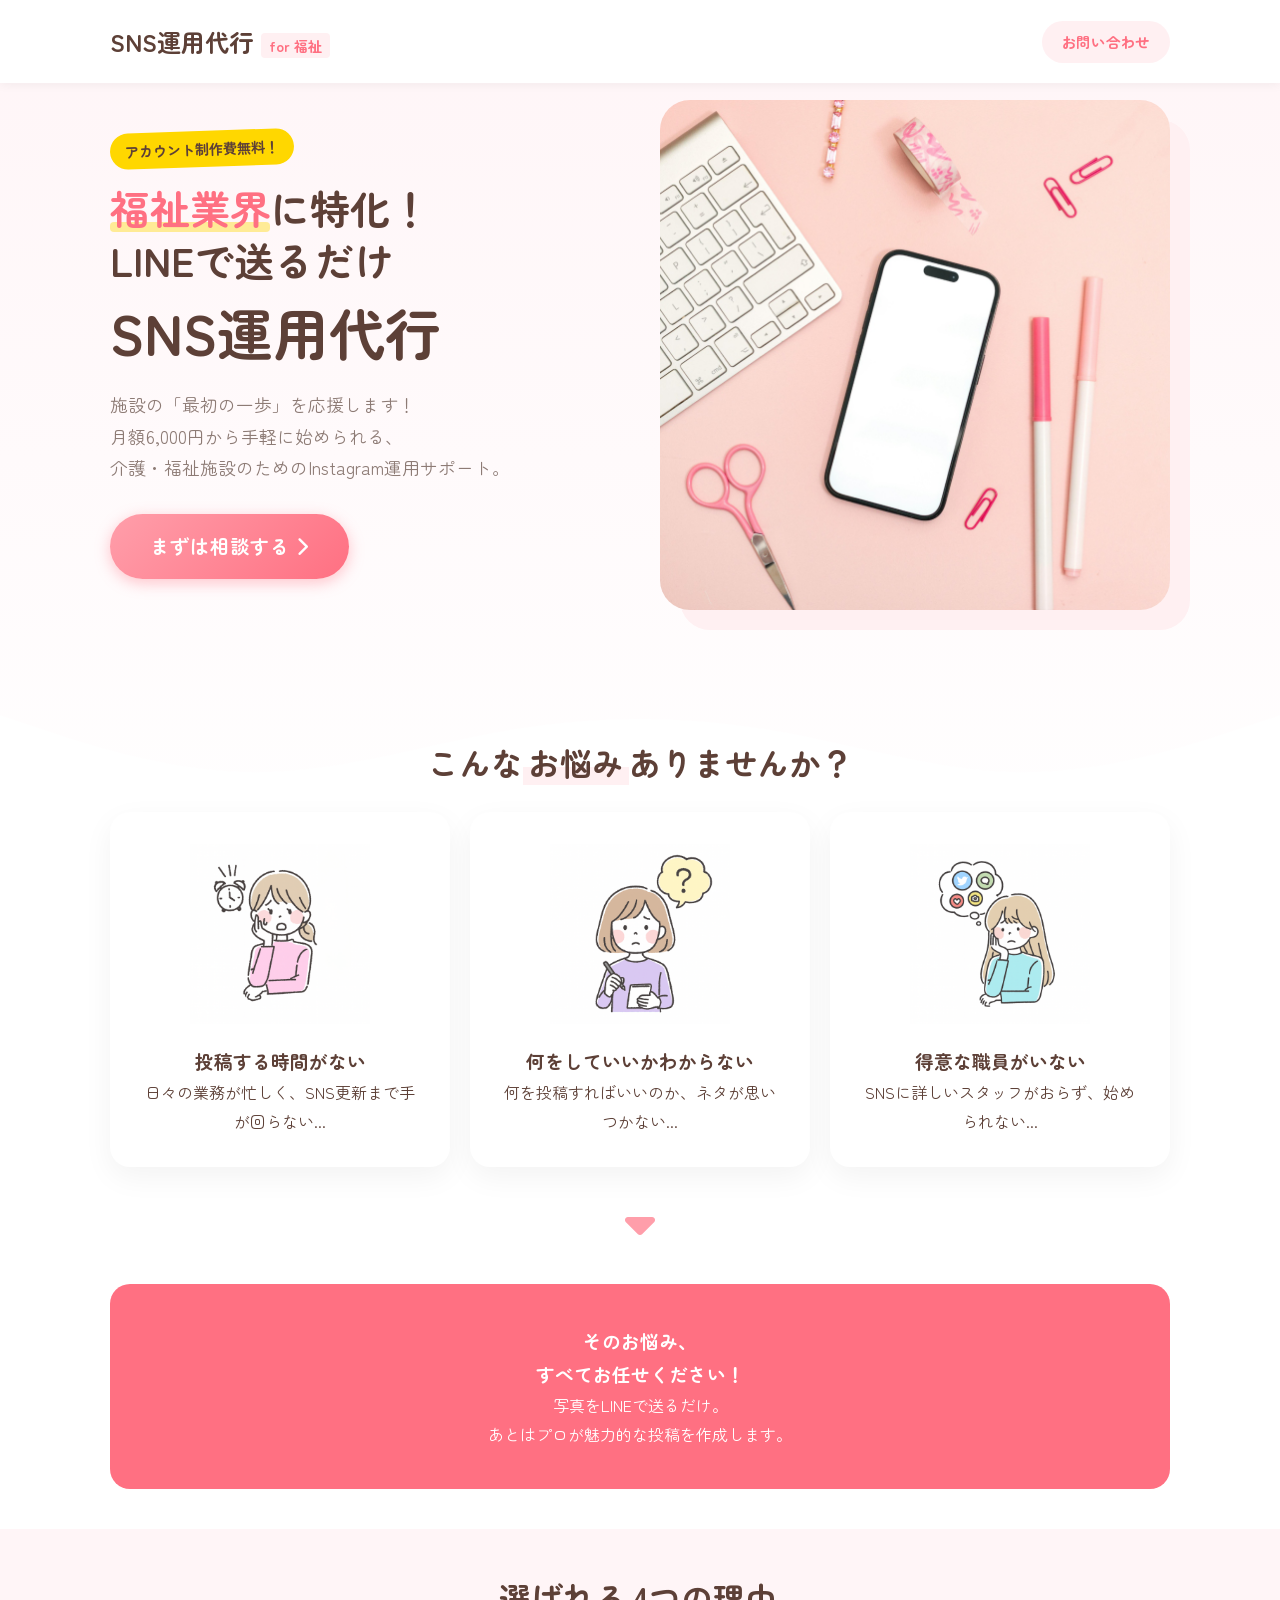
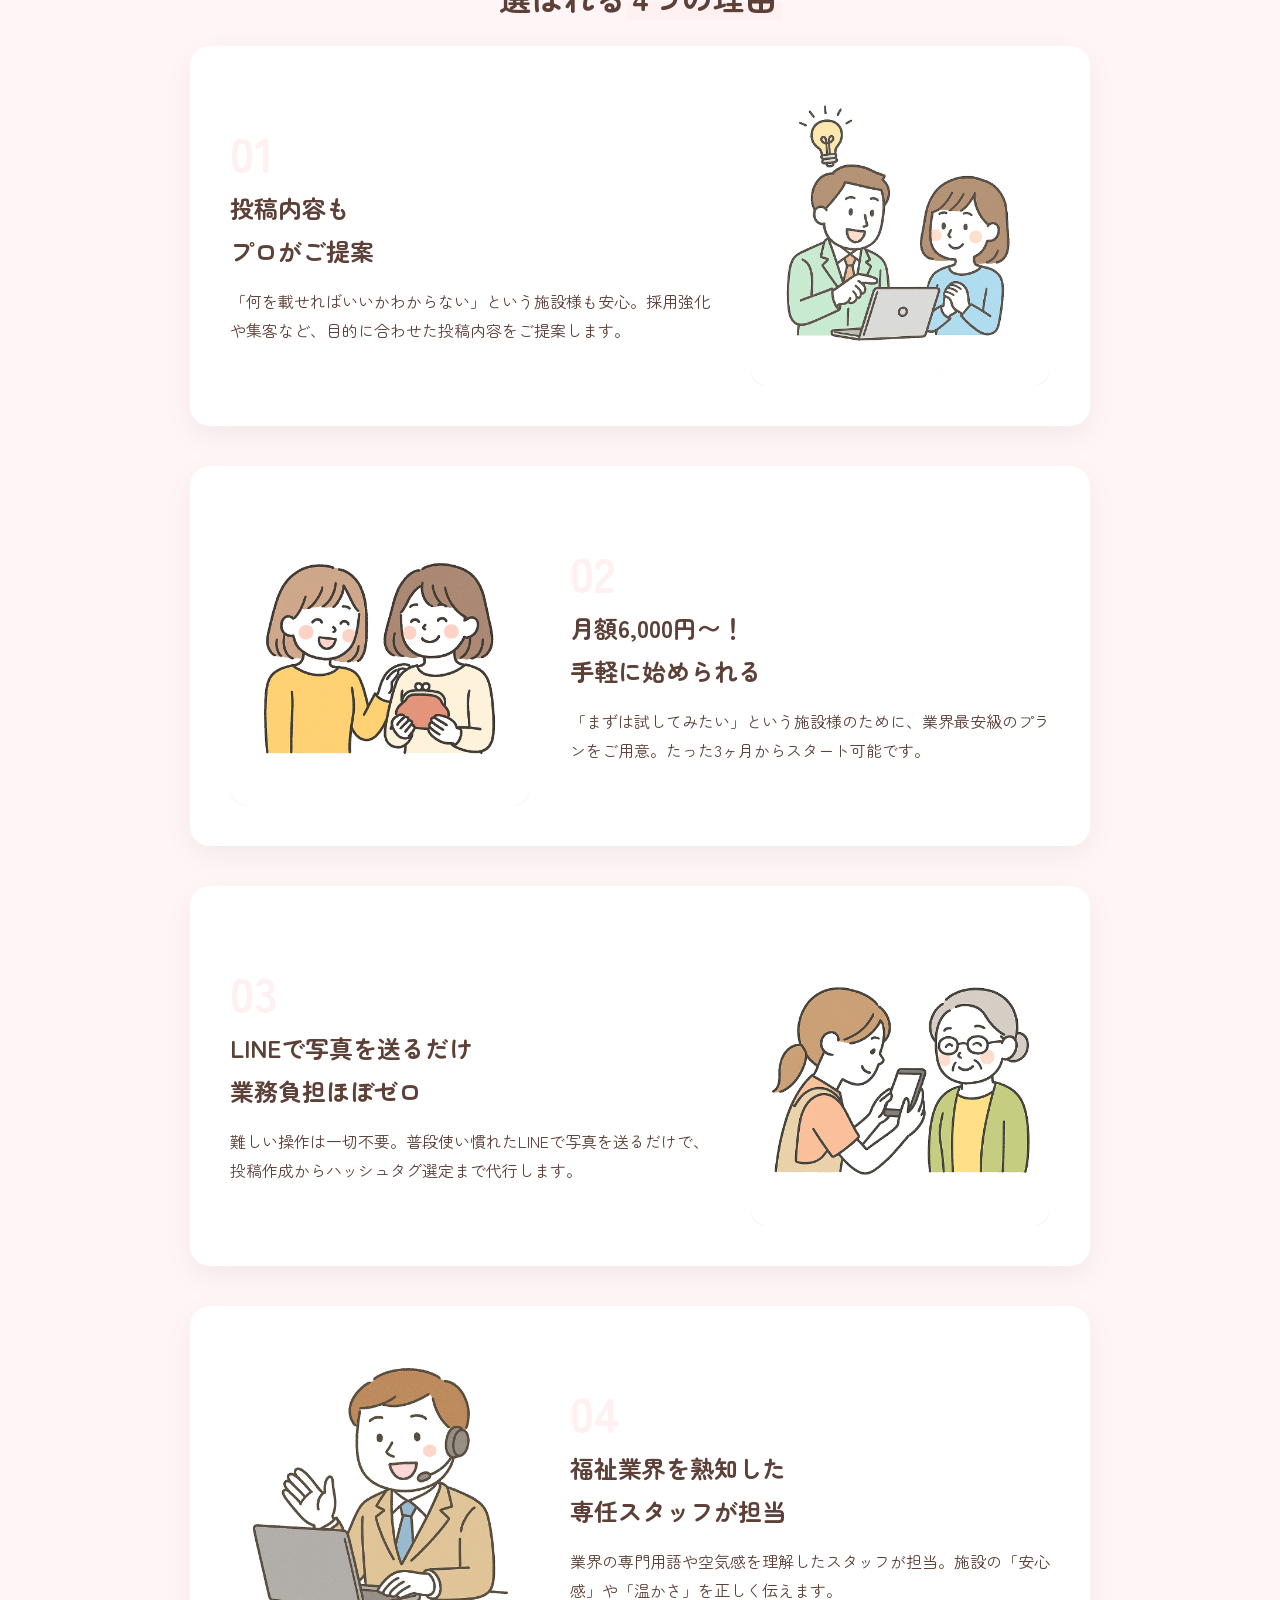
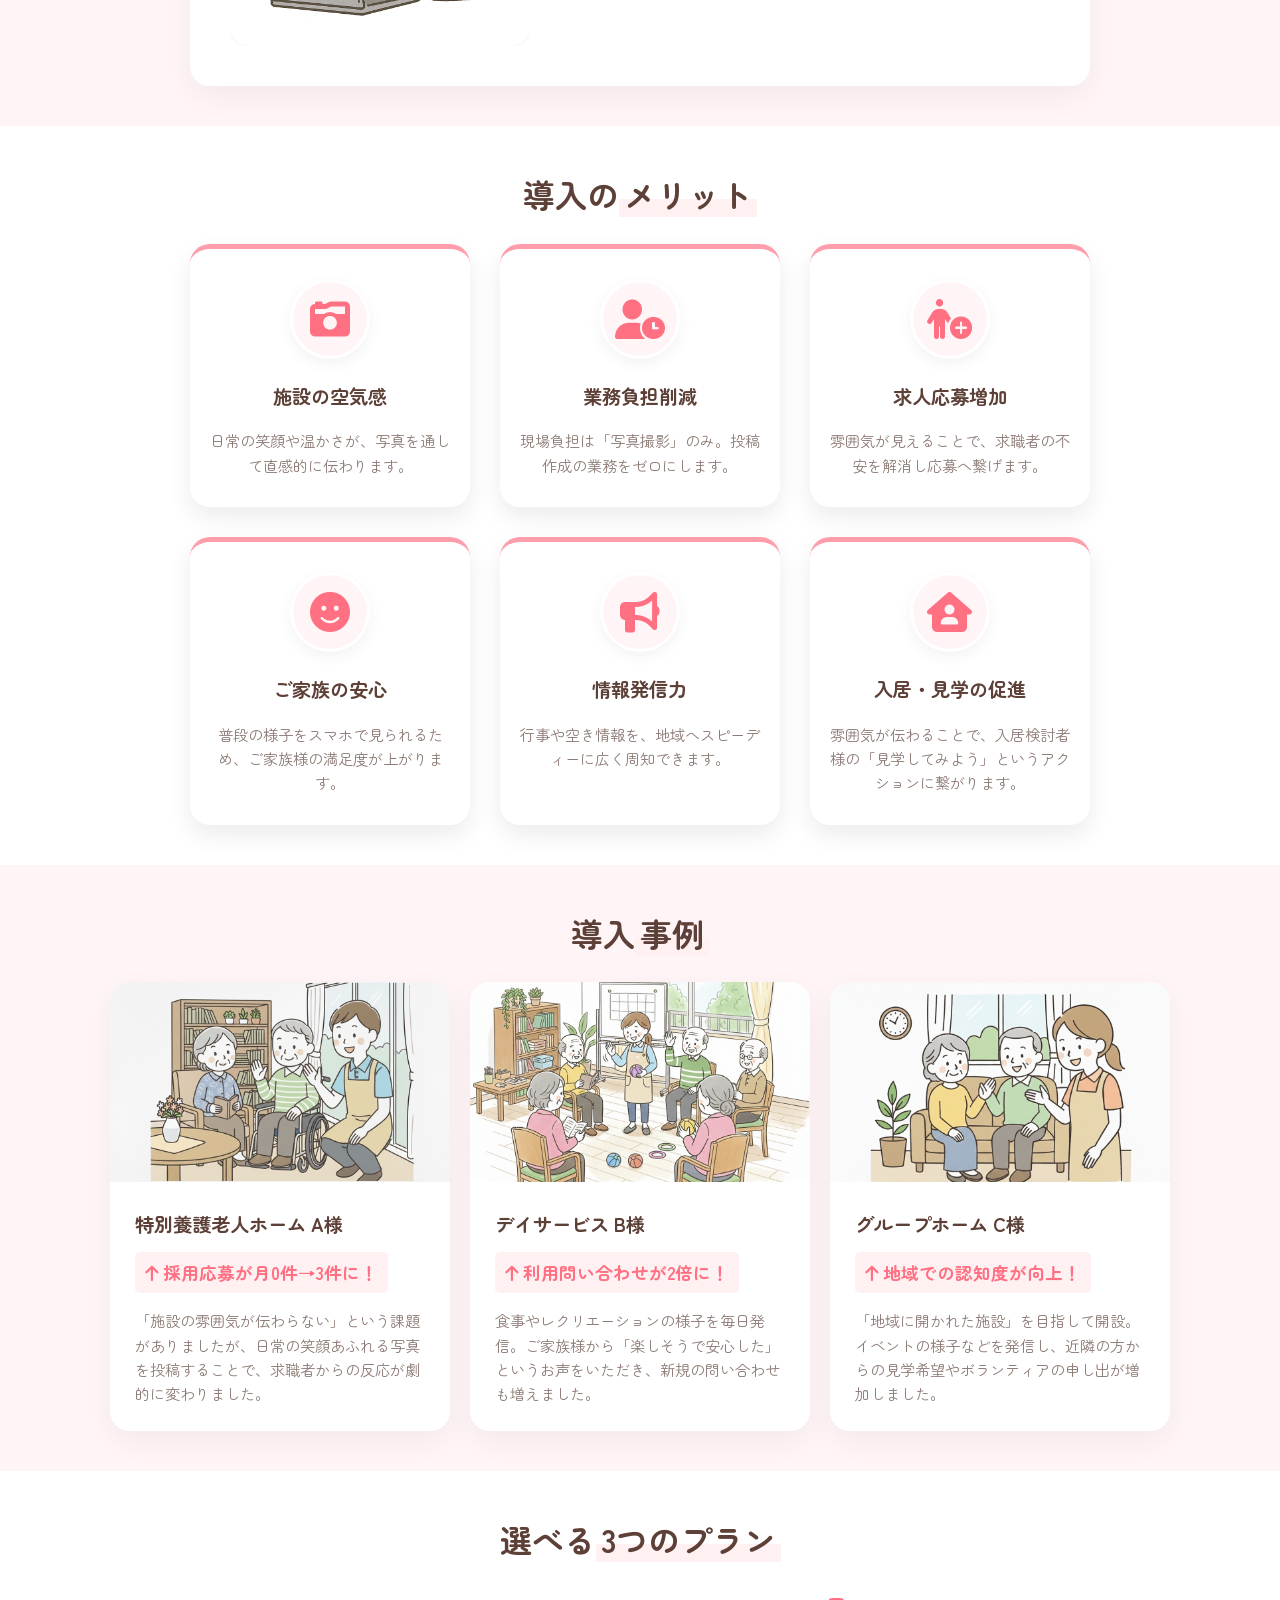
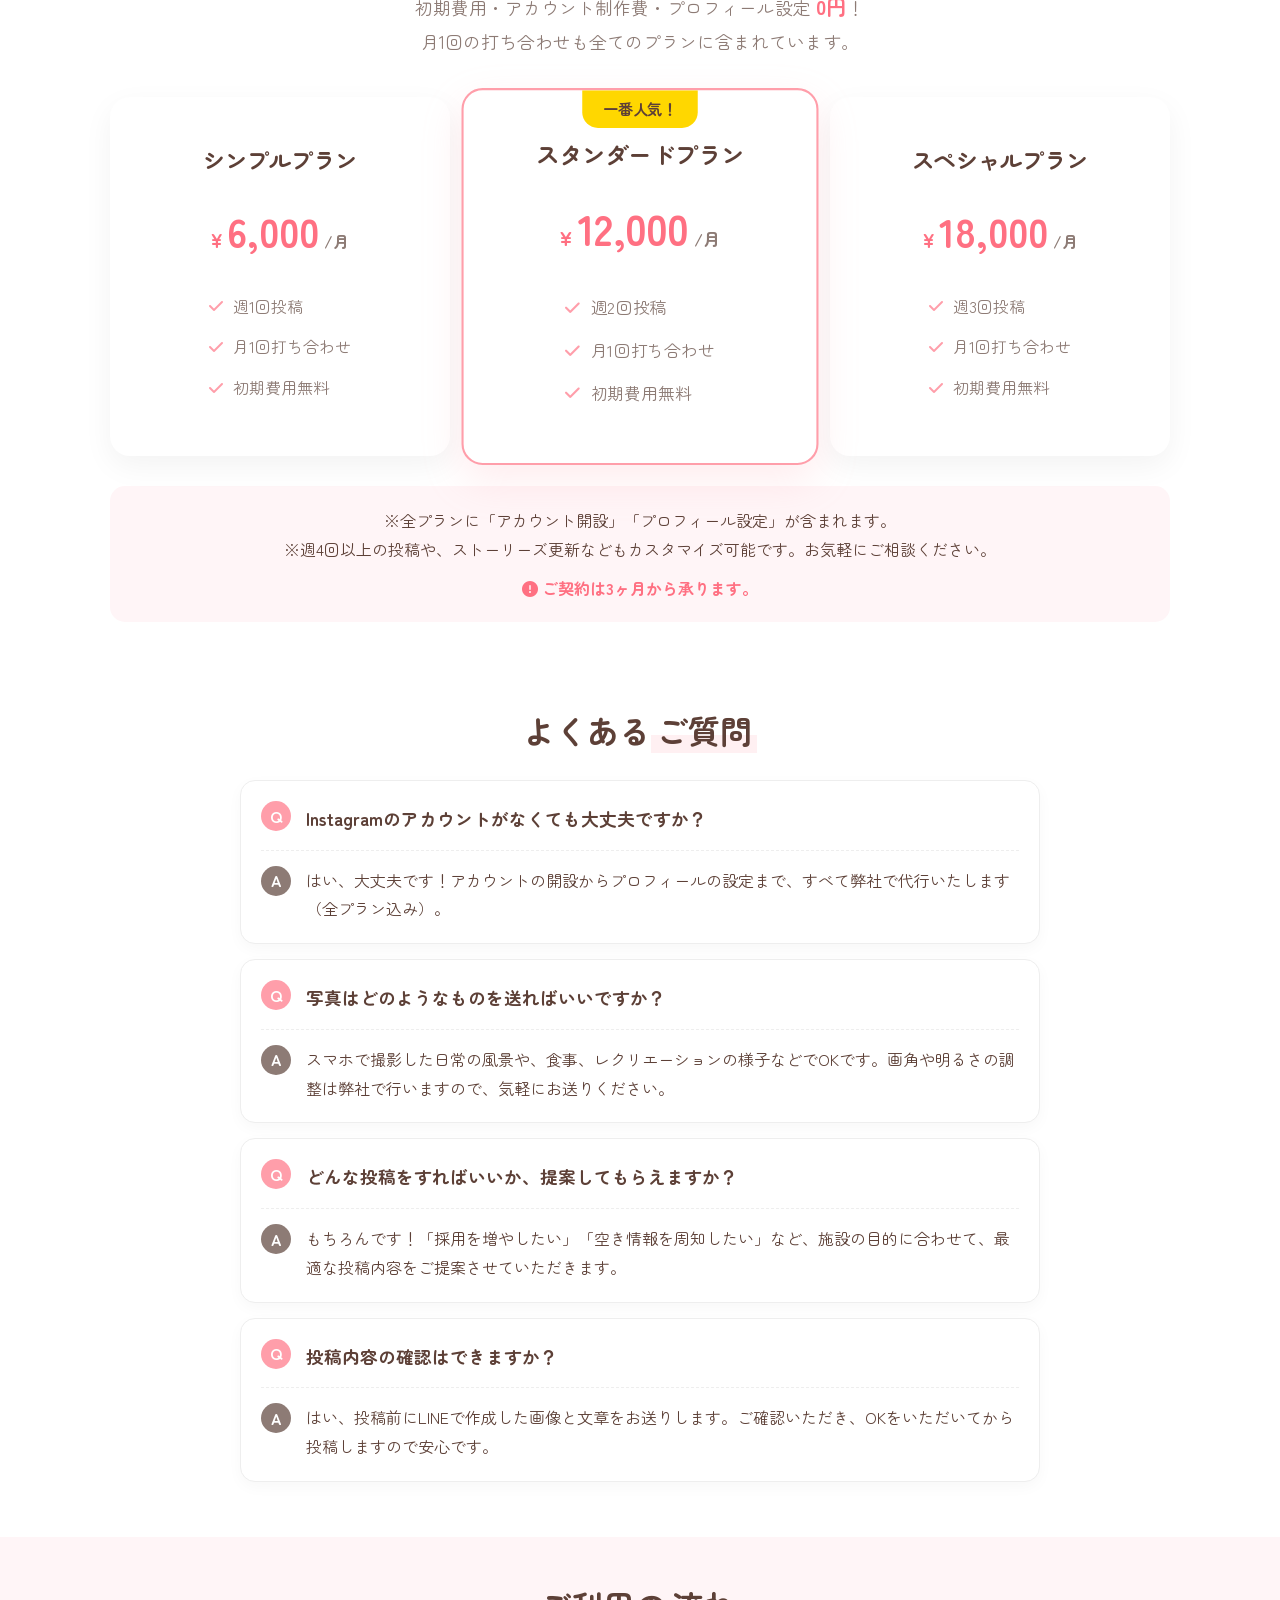
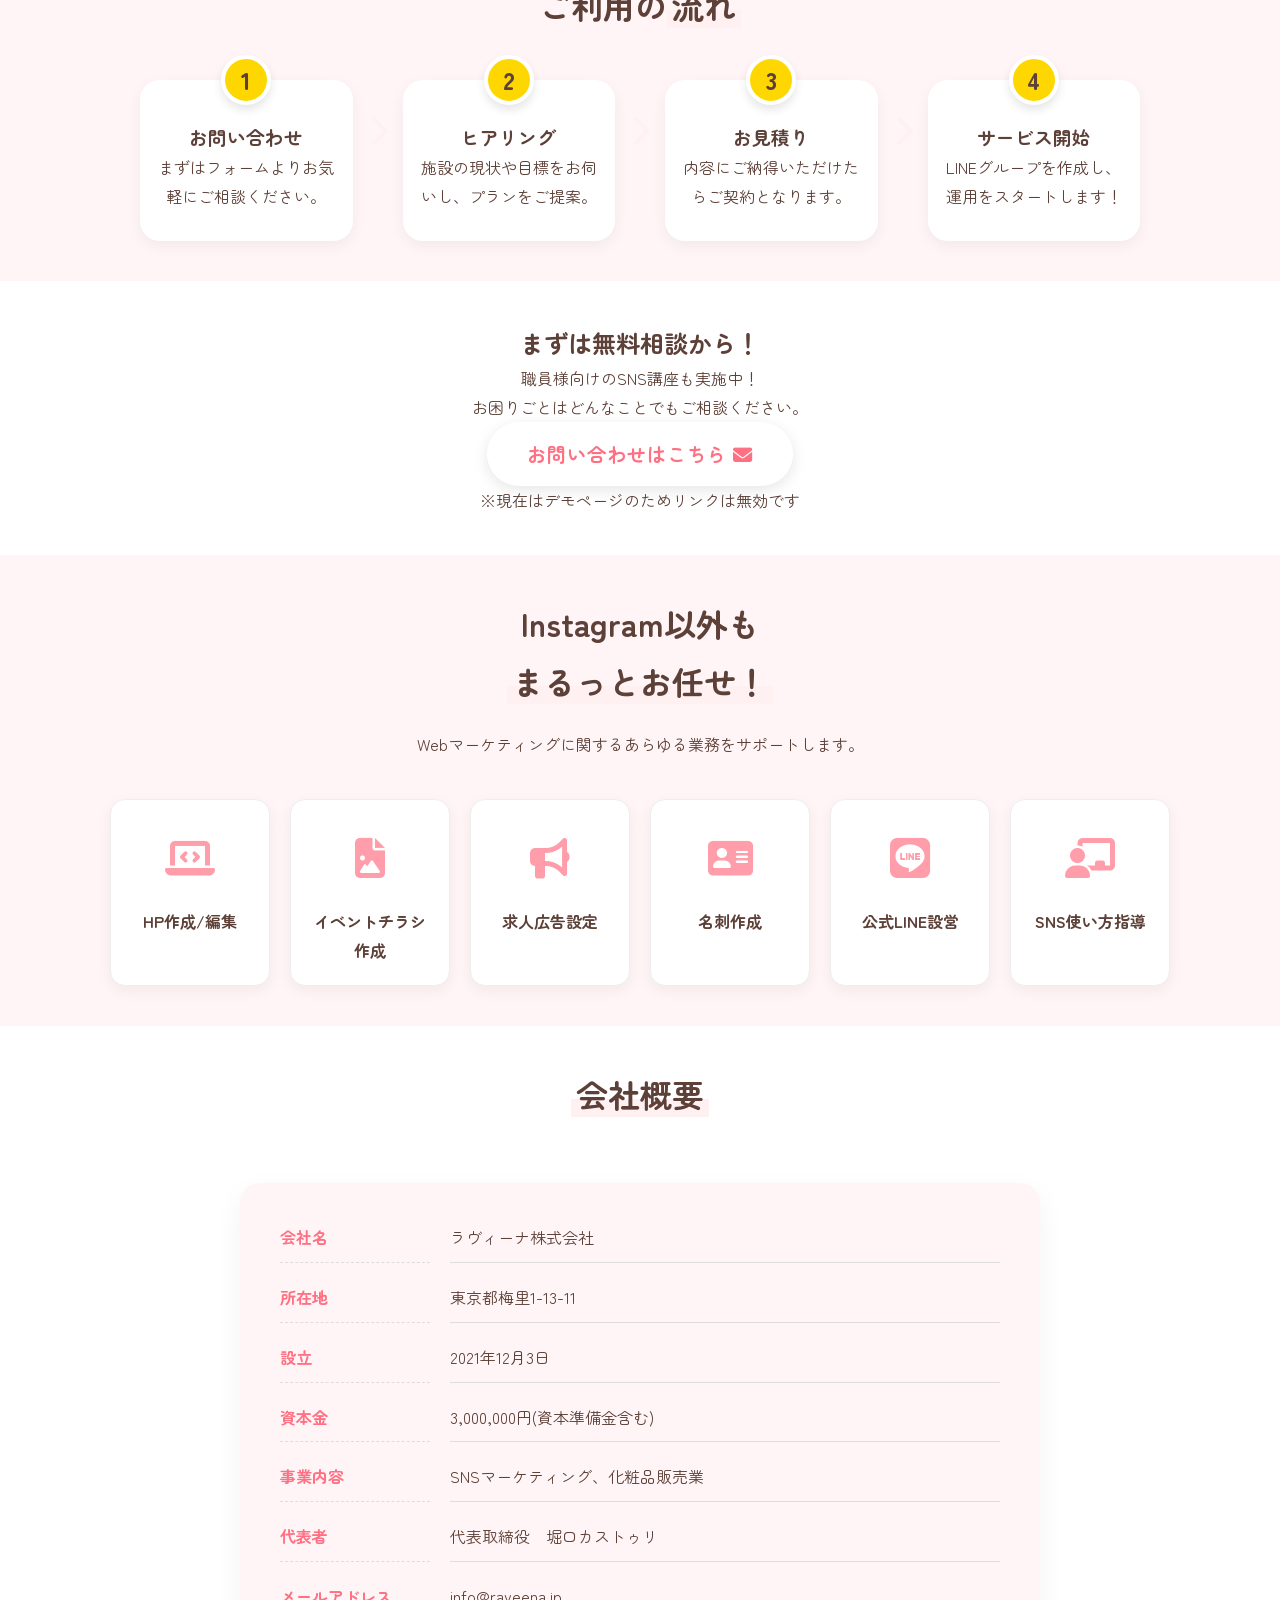
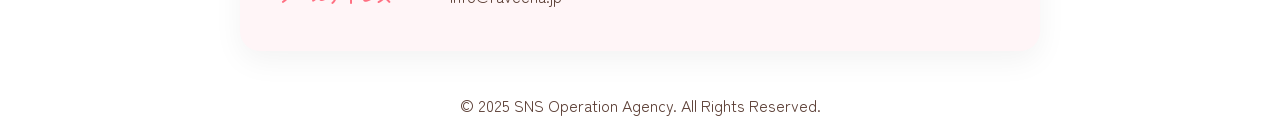
==== commit ce4225fa: "Add case study images" ====
--- a/index.html
+++ b/index.html
@@ -194,9 +194,7 @@
                 <h2 class="section-title text-center">導入<span class="marker-pink">事例</span></h2>
                 <div class="case-grid">
                     <div class="case-card">
-                        <div class="case-img-placeholder" style="background: #e0f7fa; color: #00bcd4;">
-                            <i class="fa-solid fa-users fa-3x"></i>
-                        </div>
+                        <img src="case_nursing_home.jpg" alt="特別養護老人ホームの様子" class="case-img">
                         <div class="case-content">
                             <h3>特別養護老人ホーム A様</h3>
                             <p class="case-result"><i class="fa-solid fa-arrow-up"></i> 採用応募が月0件→3件に！</p>
@@ -204,9 +202,7 @@
                         </div>
                     </div>
                     <div class="case-card">
-                        <div class="case-img-placeholder" style="background: #fff3e0; color: #ff9800;">
-                            <i class="fa-solid fa-utensils fa-3x"></i>
-                        </div>
+                        <img src="case_day_service.jpg" alt="デイサービスの様子" class="case-img">
                         <div class="case-content">
                             <h3>デイサービス B様</h3>
                             <p class="case-result"><i class="fa-solid fa-arrow-up"></i> 利用問い合わせが2倍に！</p>
@@ -214,9 +210,7 @@
                         </div>
                     </div>
                     <div class="case-card">
-                        <div class="case-img-placeholder" style="background: #e8f5e9; color: #4caf50;">
-                            <i class="fa-solid fa-house-chimney fa-3x"></i>
-                        </div>
+                        <img src="case_group_home.jpg" alt="グループホームの様子" class="case-img">
                         <div class="case-content">
                             <h3>グループホーム C様</h3>
                             <p class="case-result"><i class="fa-solid fa-arrow-up"></i> 地域での認知度が向上！</p>
--- a/style.css
+++ b/style.css
@@ -757,6 +757,12 @@
     justify-content: center;
 }
 
+.case-img {
+    width: 100%;
+    height: 200px;
+    object-fit: cover;
+}
+
 .case-content {
     padding: 25px;
 }
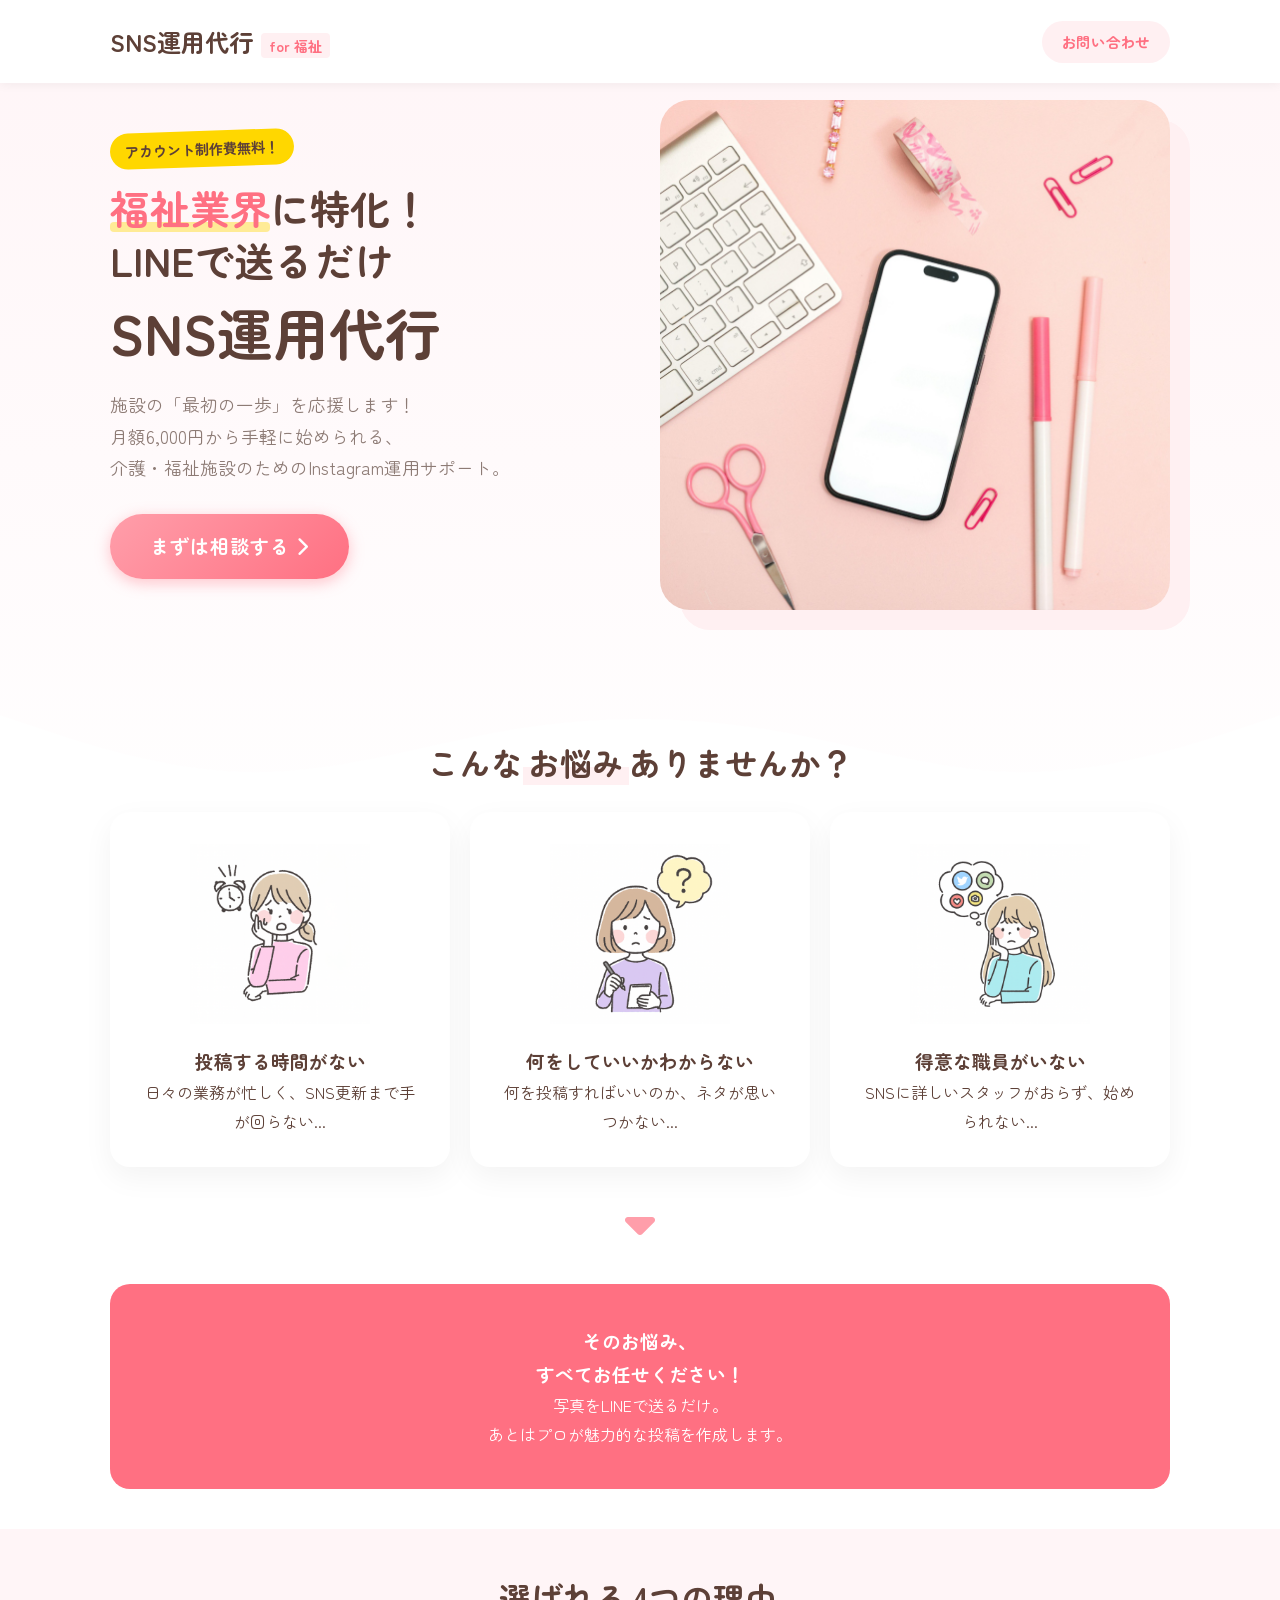
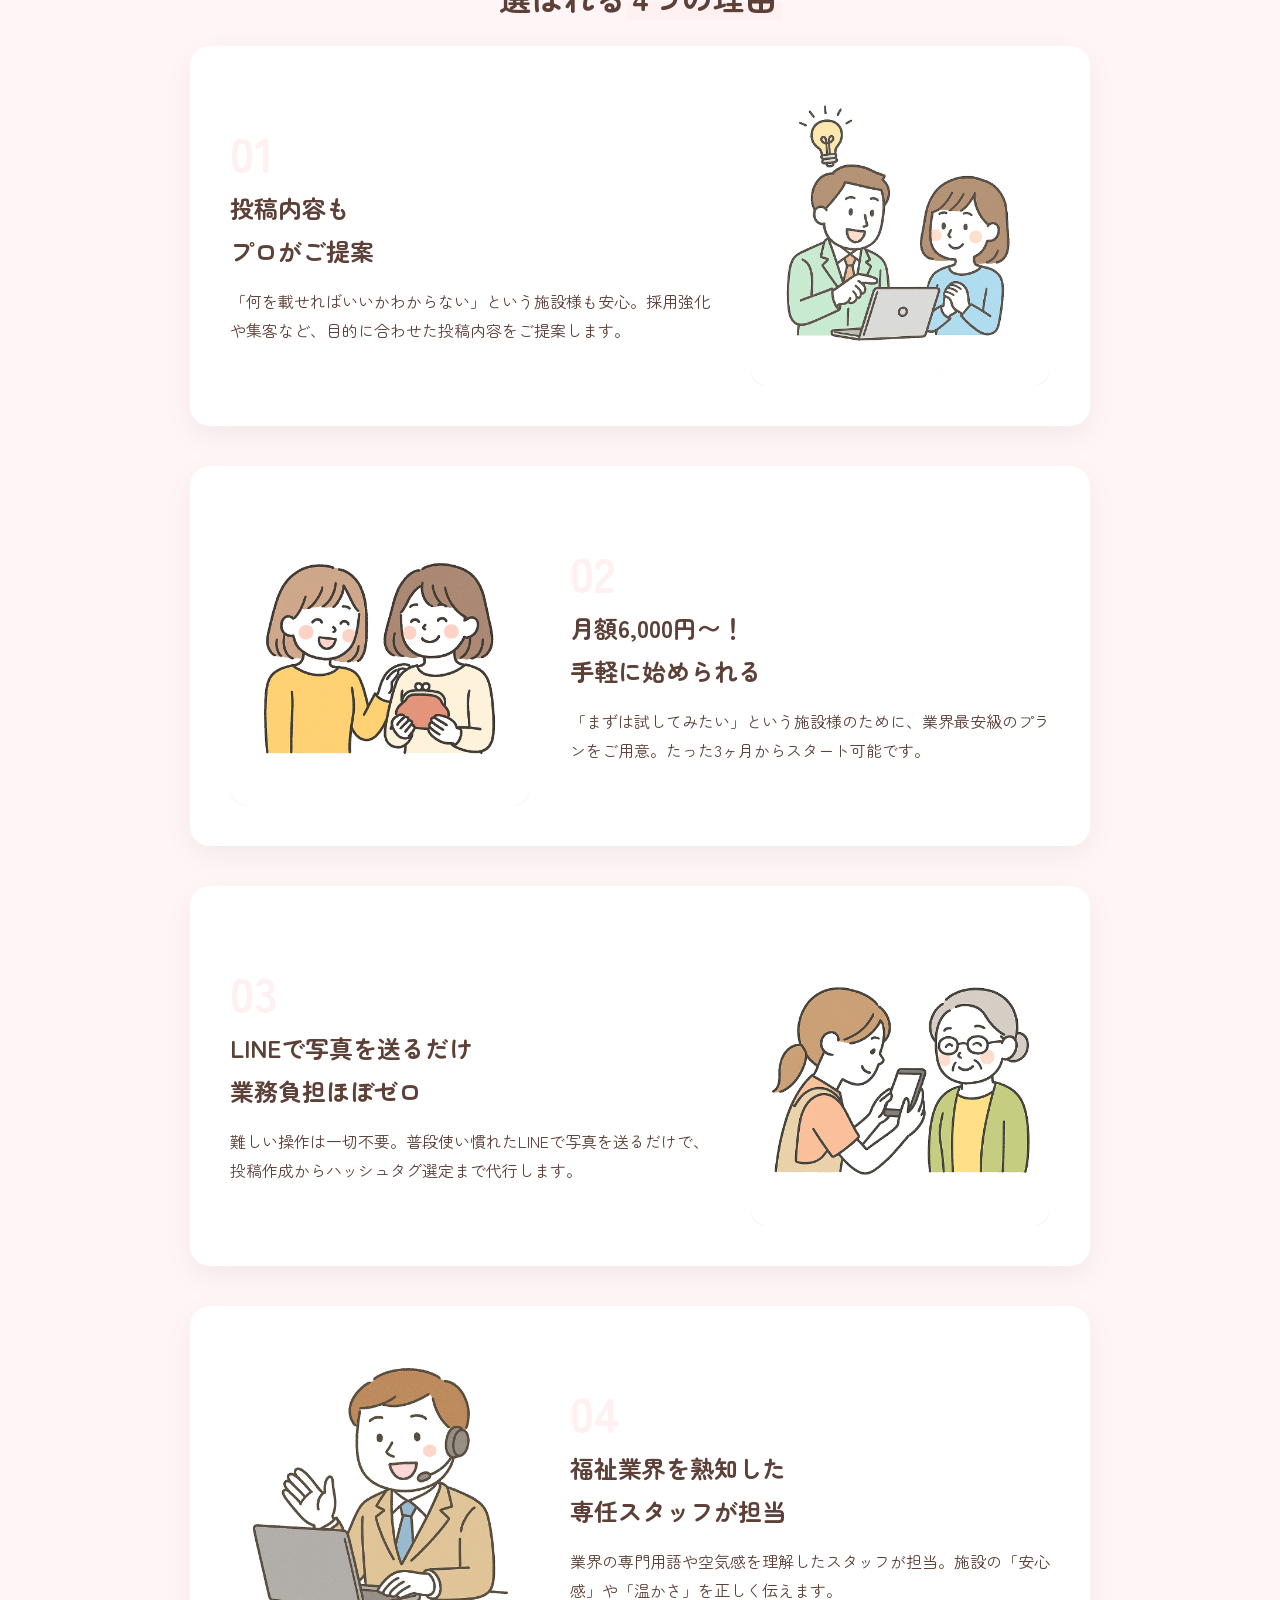
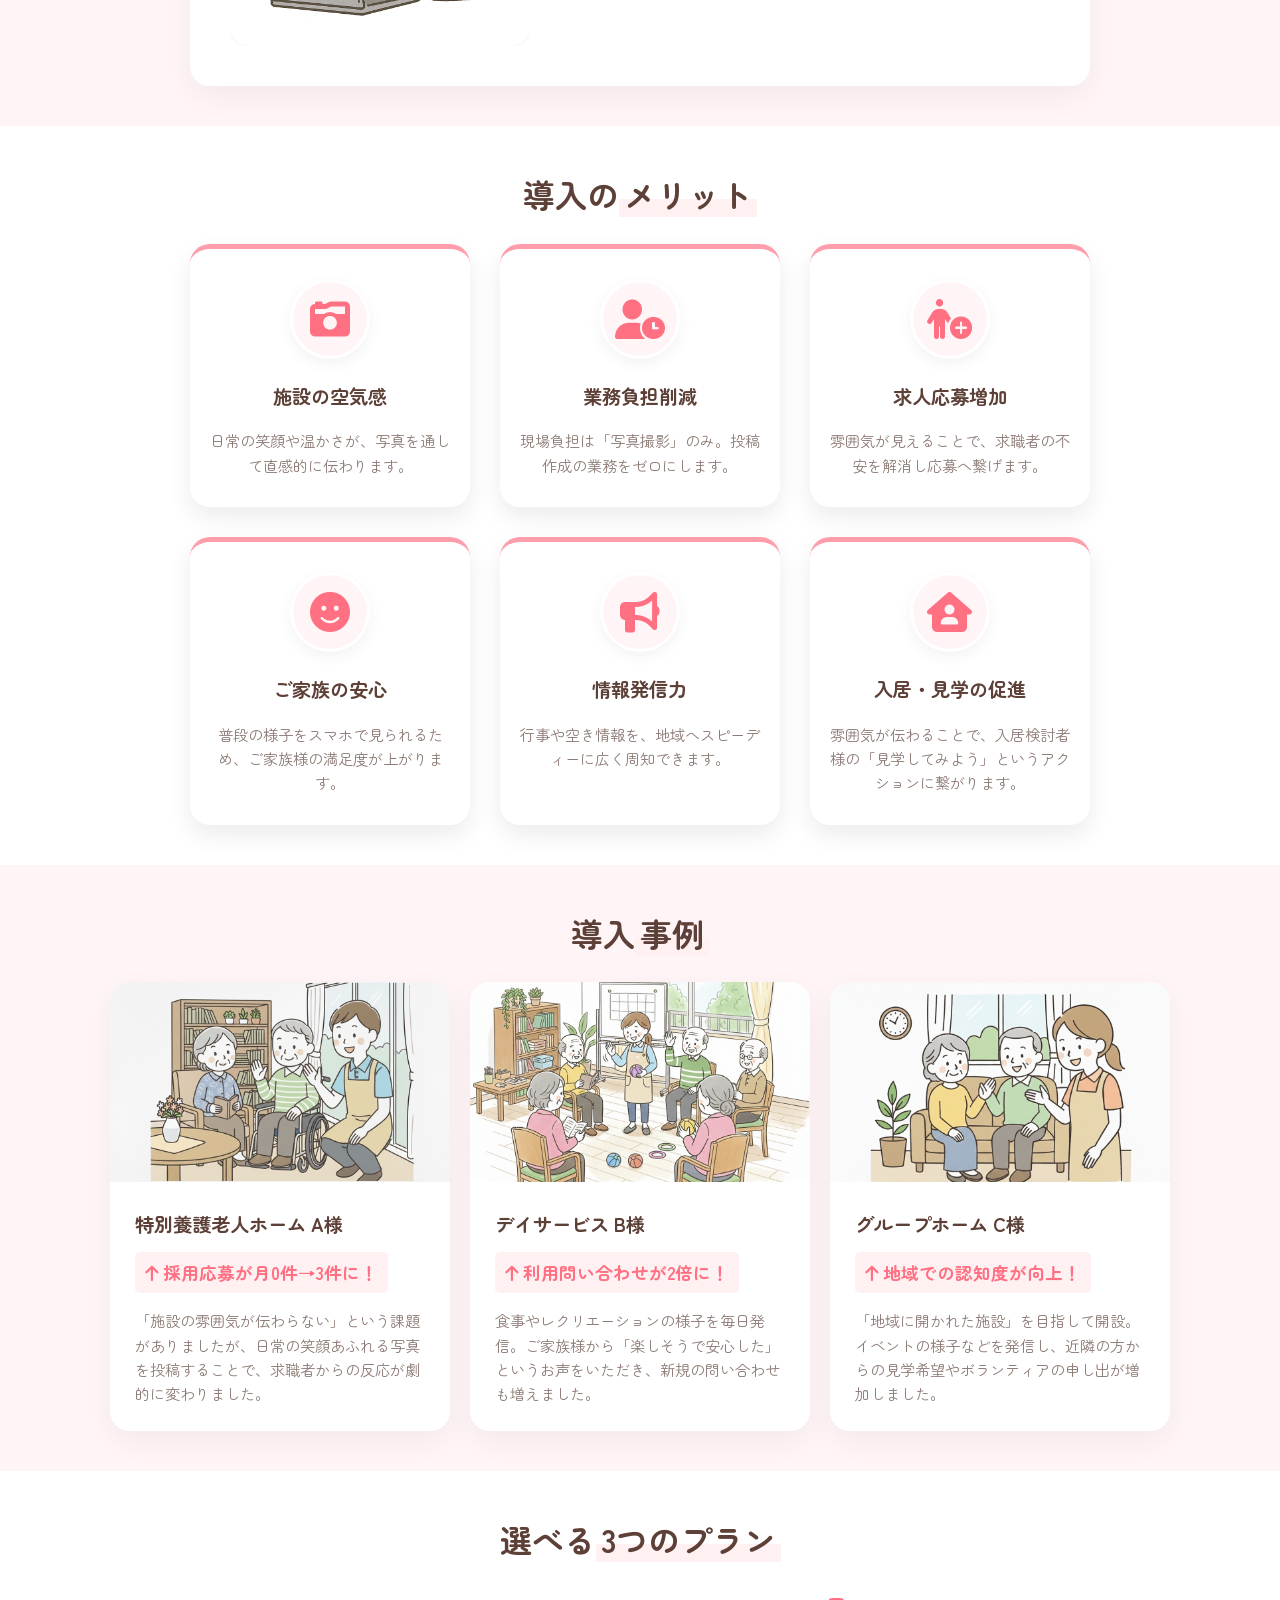
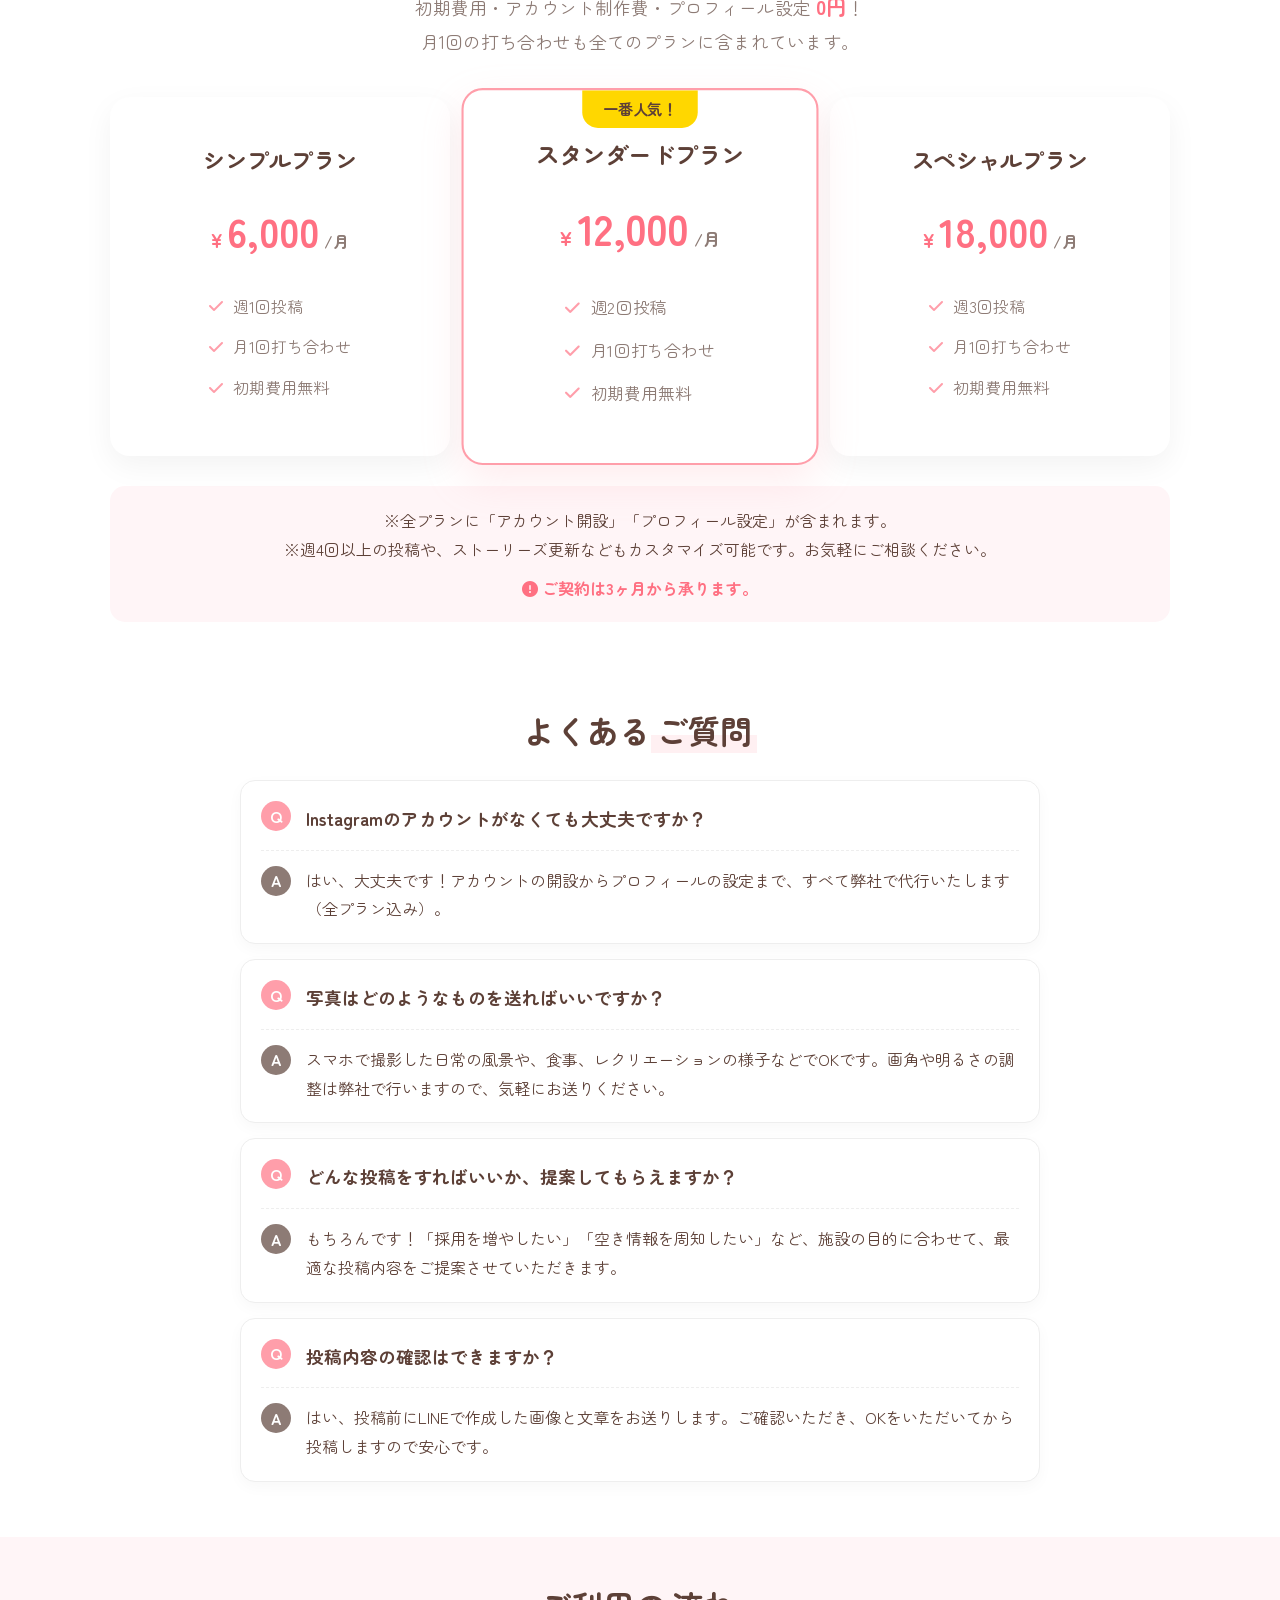
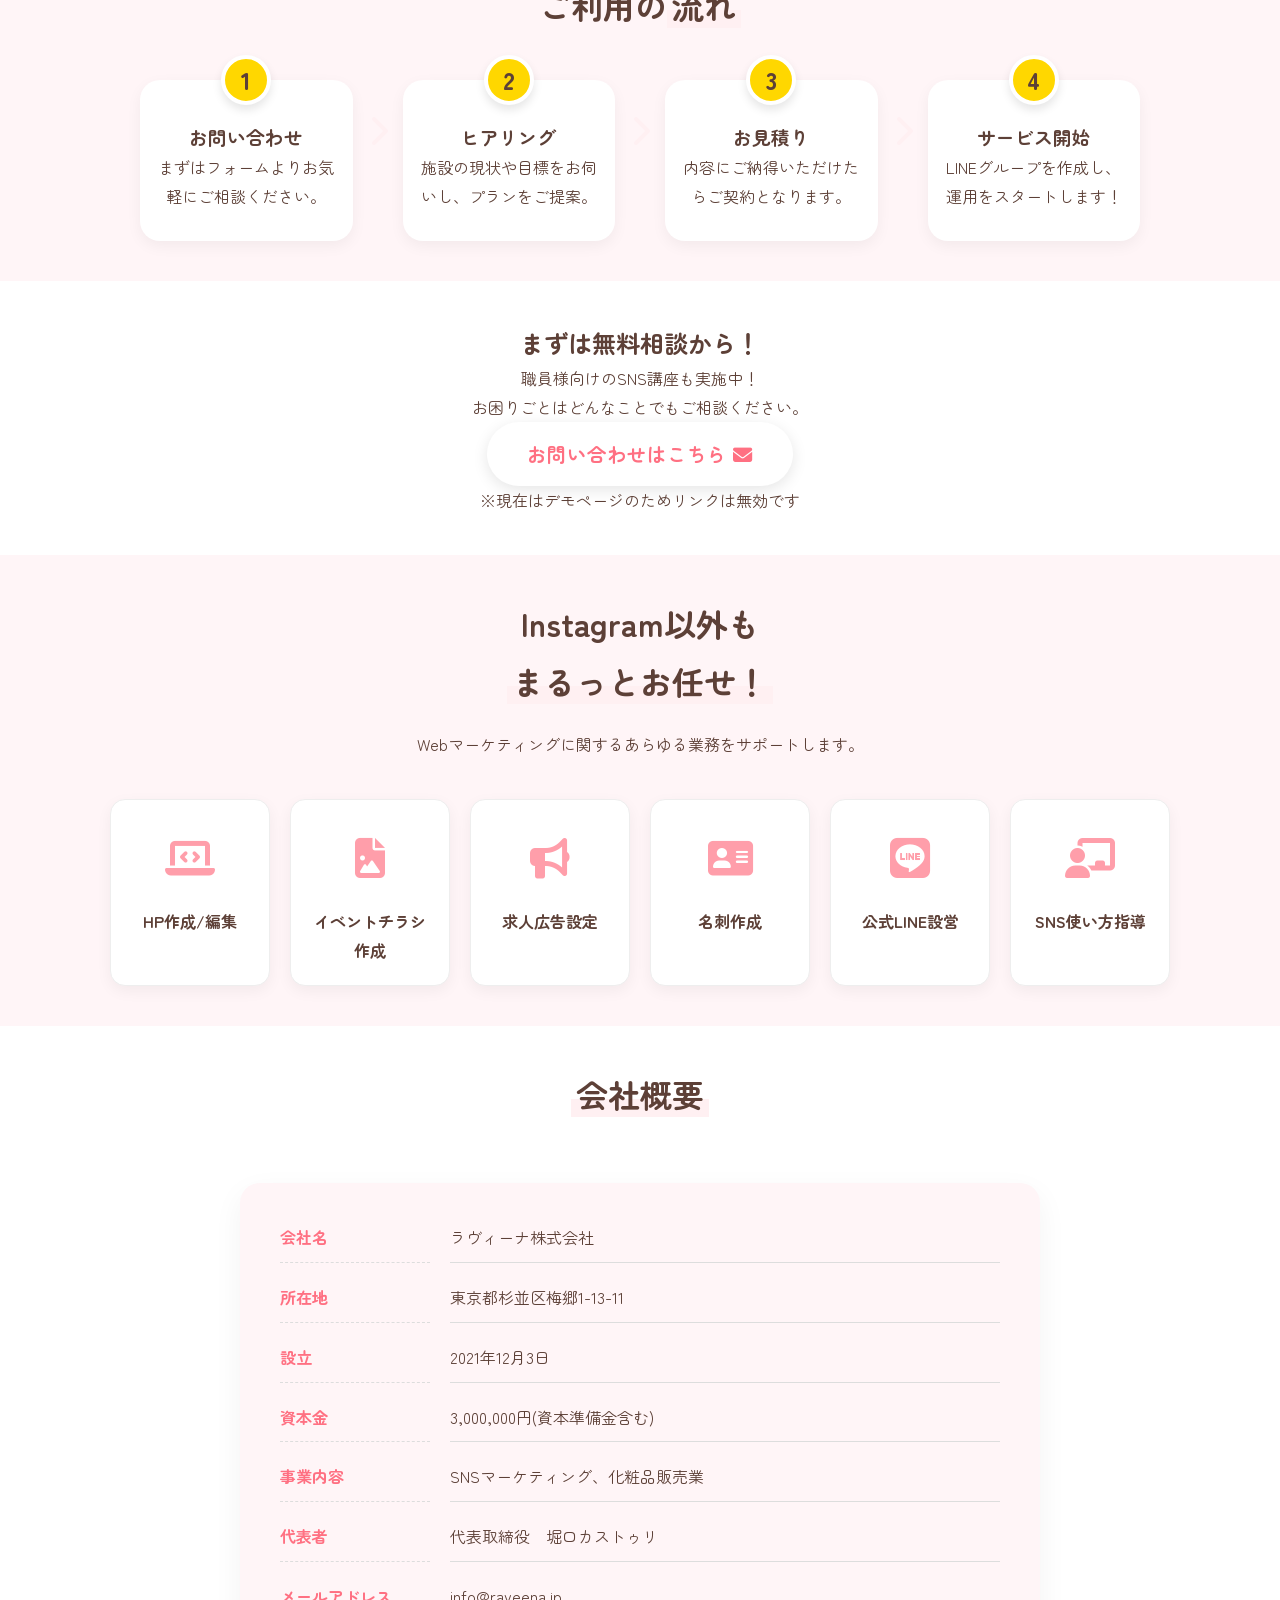
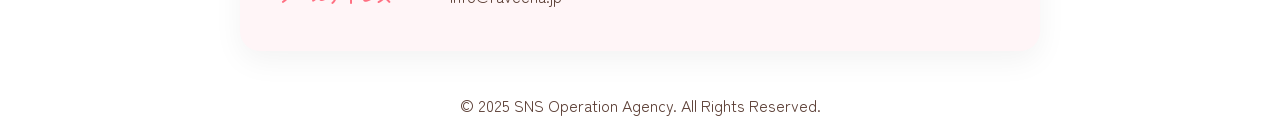
==== commit fc86834f: "Update company address to 東京都杉並区梅郷1-13-11" ====
--- a/index.html
+++ b/index.html
@@ -419,7 +419,7 @@
                         <dt>会社名</dt>
                         <dd>ラヴィーナ株式会社</dd>
                         <dt>所在地</dt>
-                        <dd>東京都梅里1-13-11</dd>
+                        <dd>東京都杉並区梅郷1-13-11</dd>
                         <dt>設立</dt>
                         <dd>2021年12月3日</dd>
                         <dt>資本金</dt>
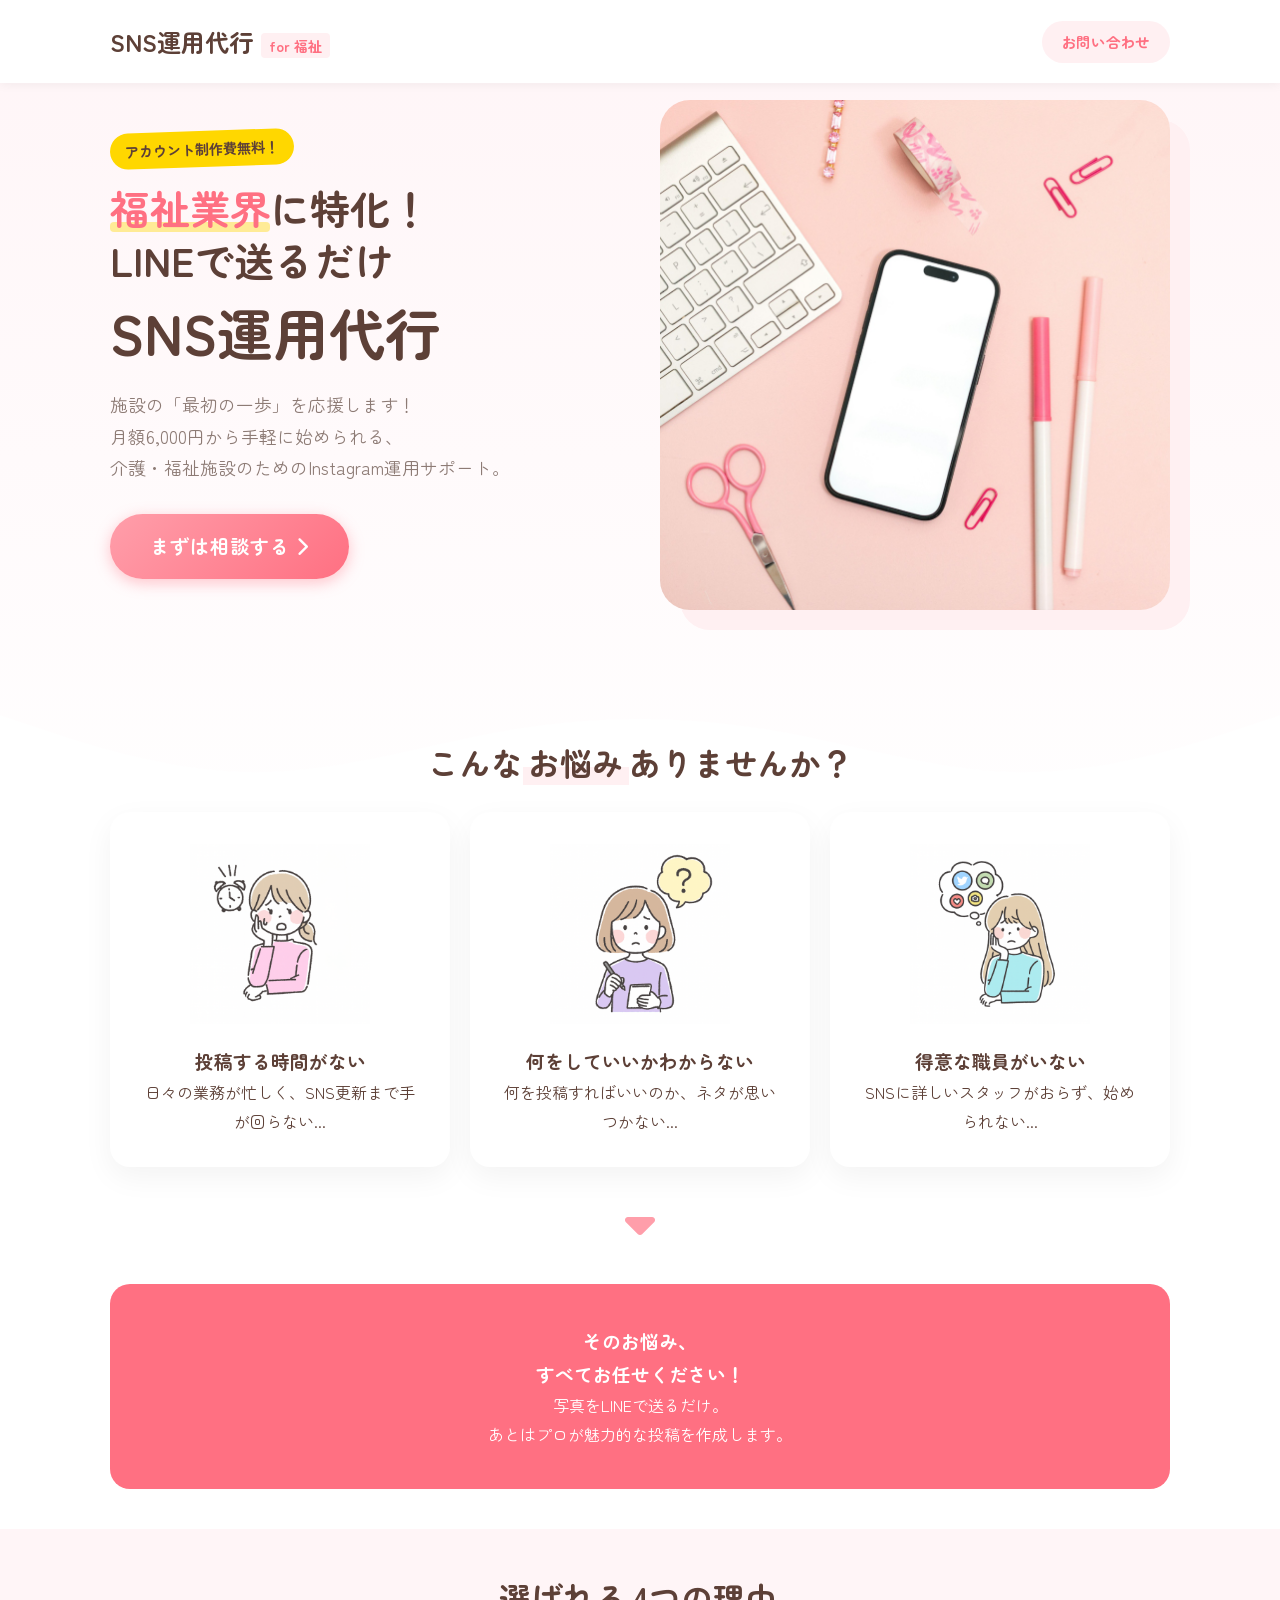
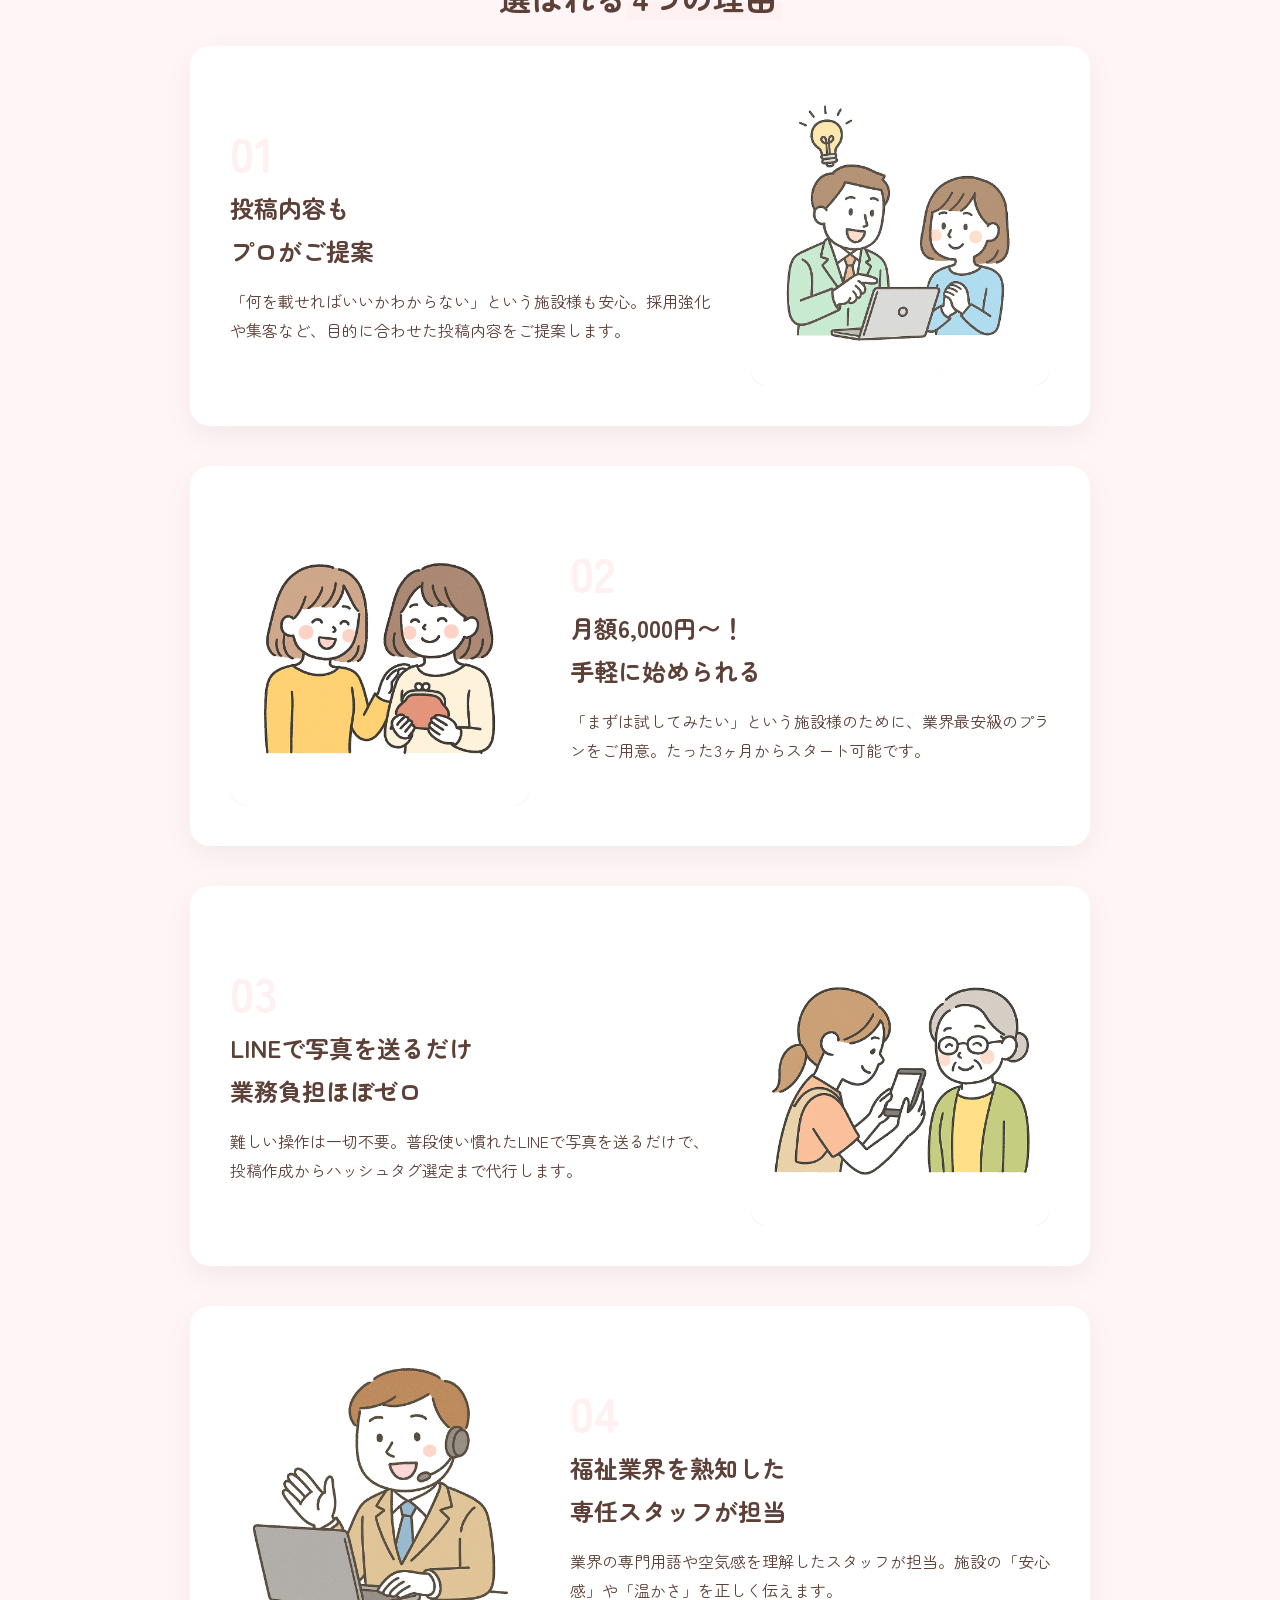
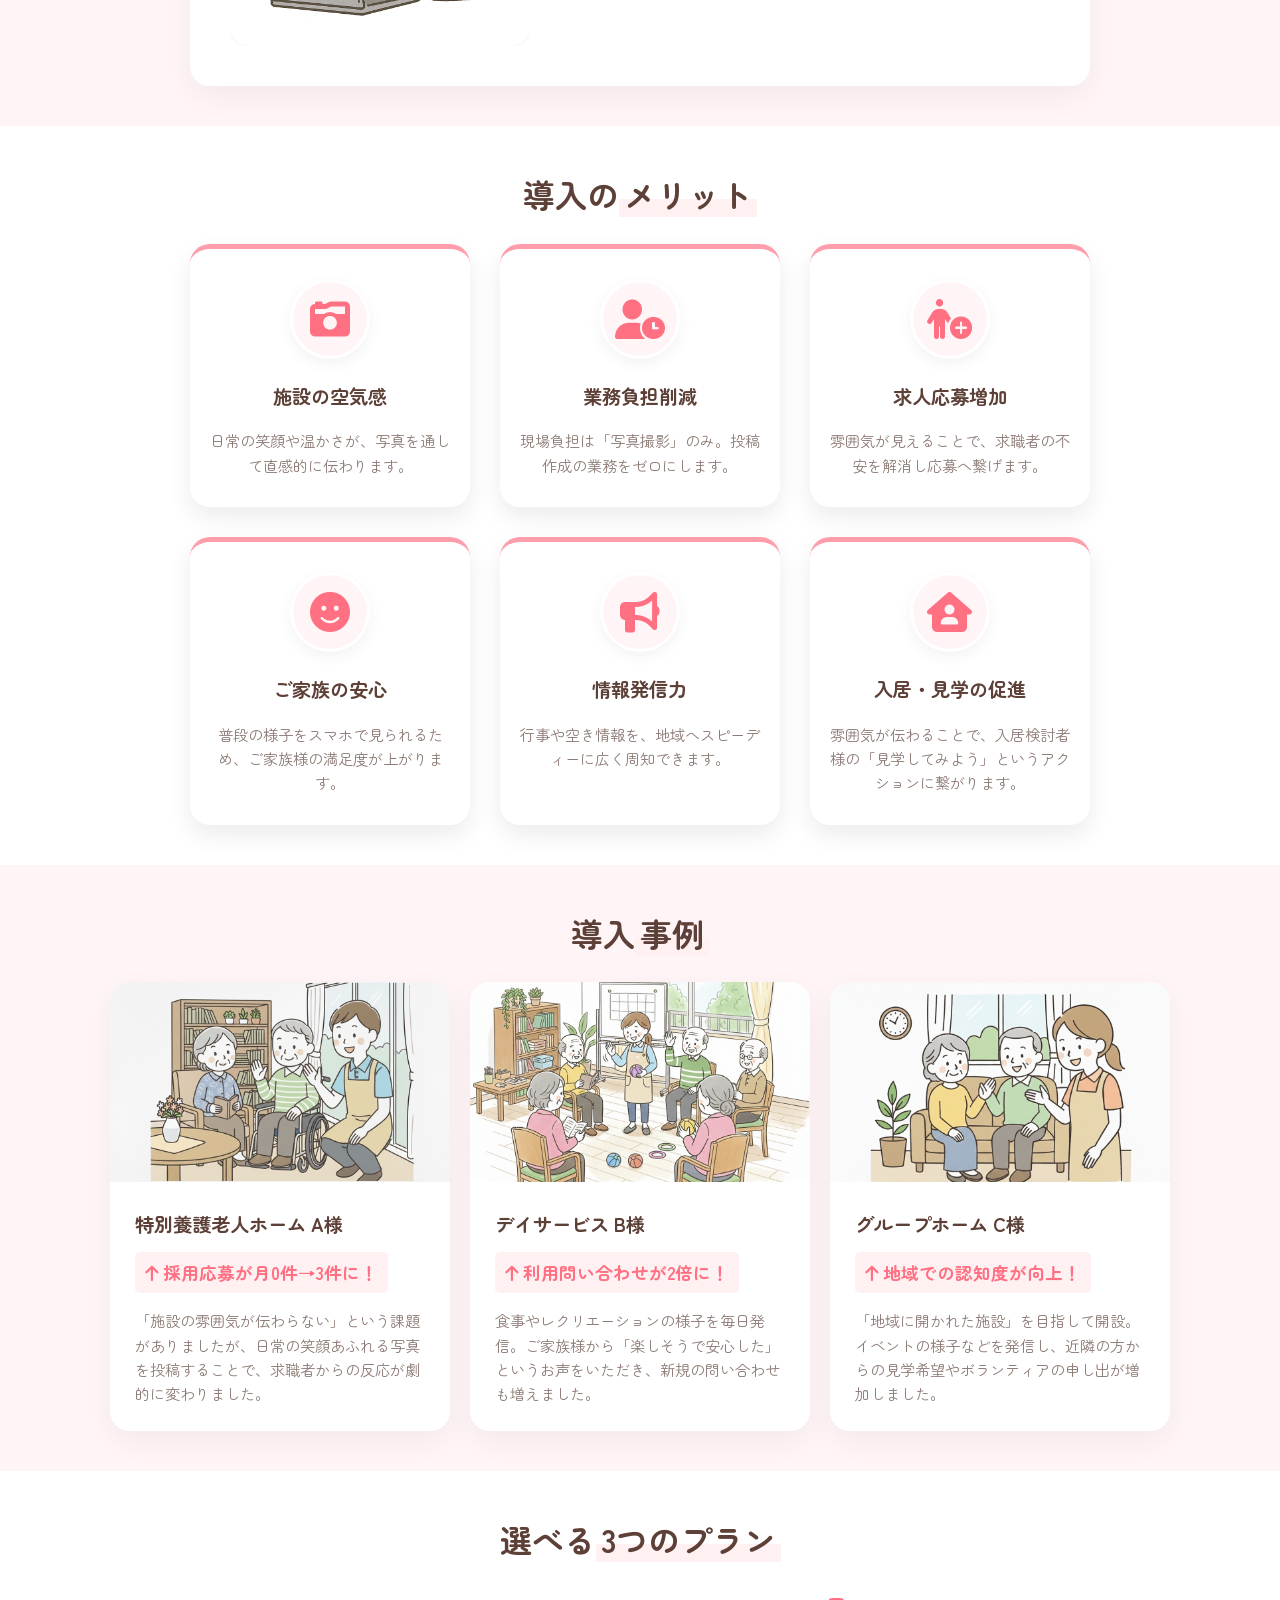
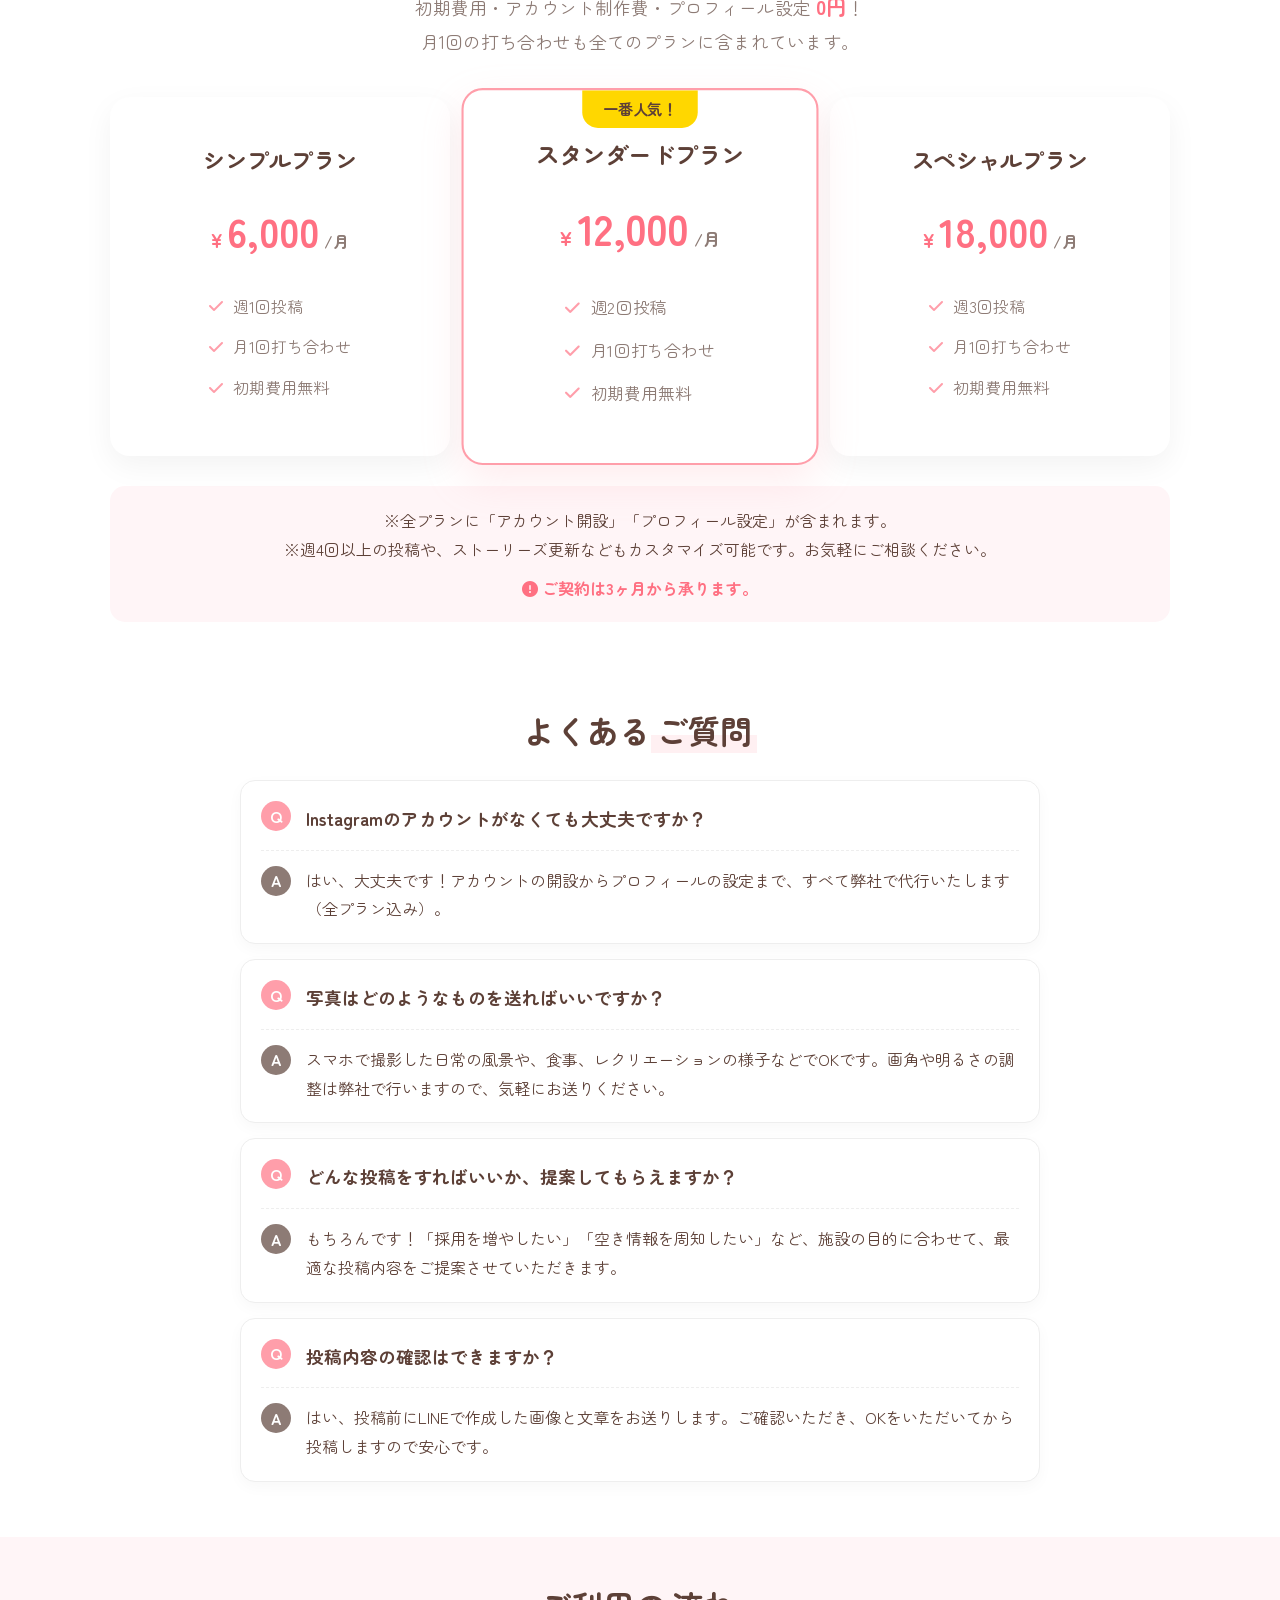
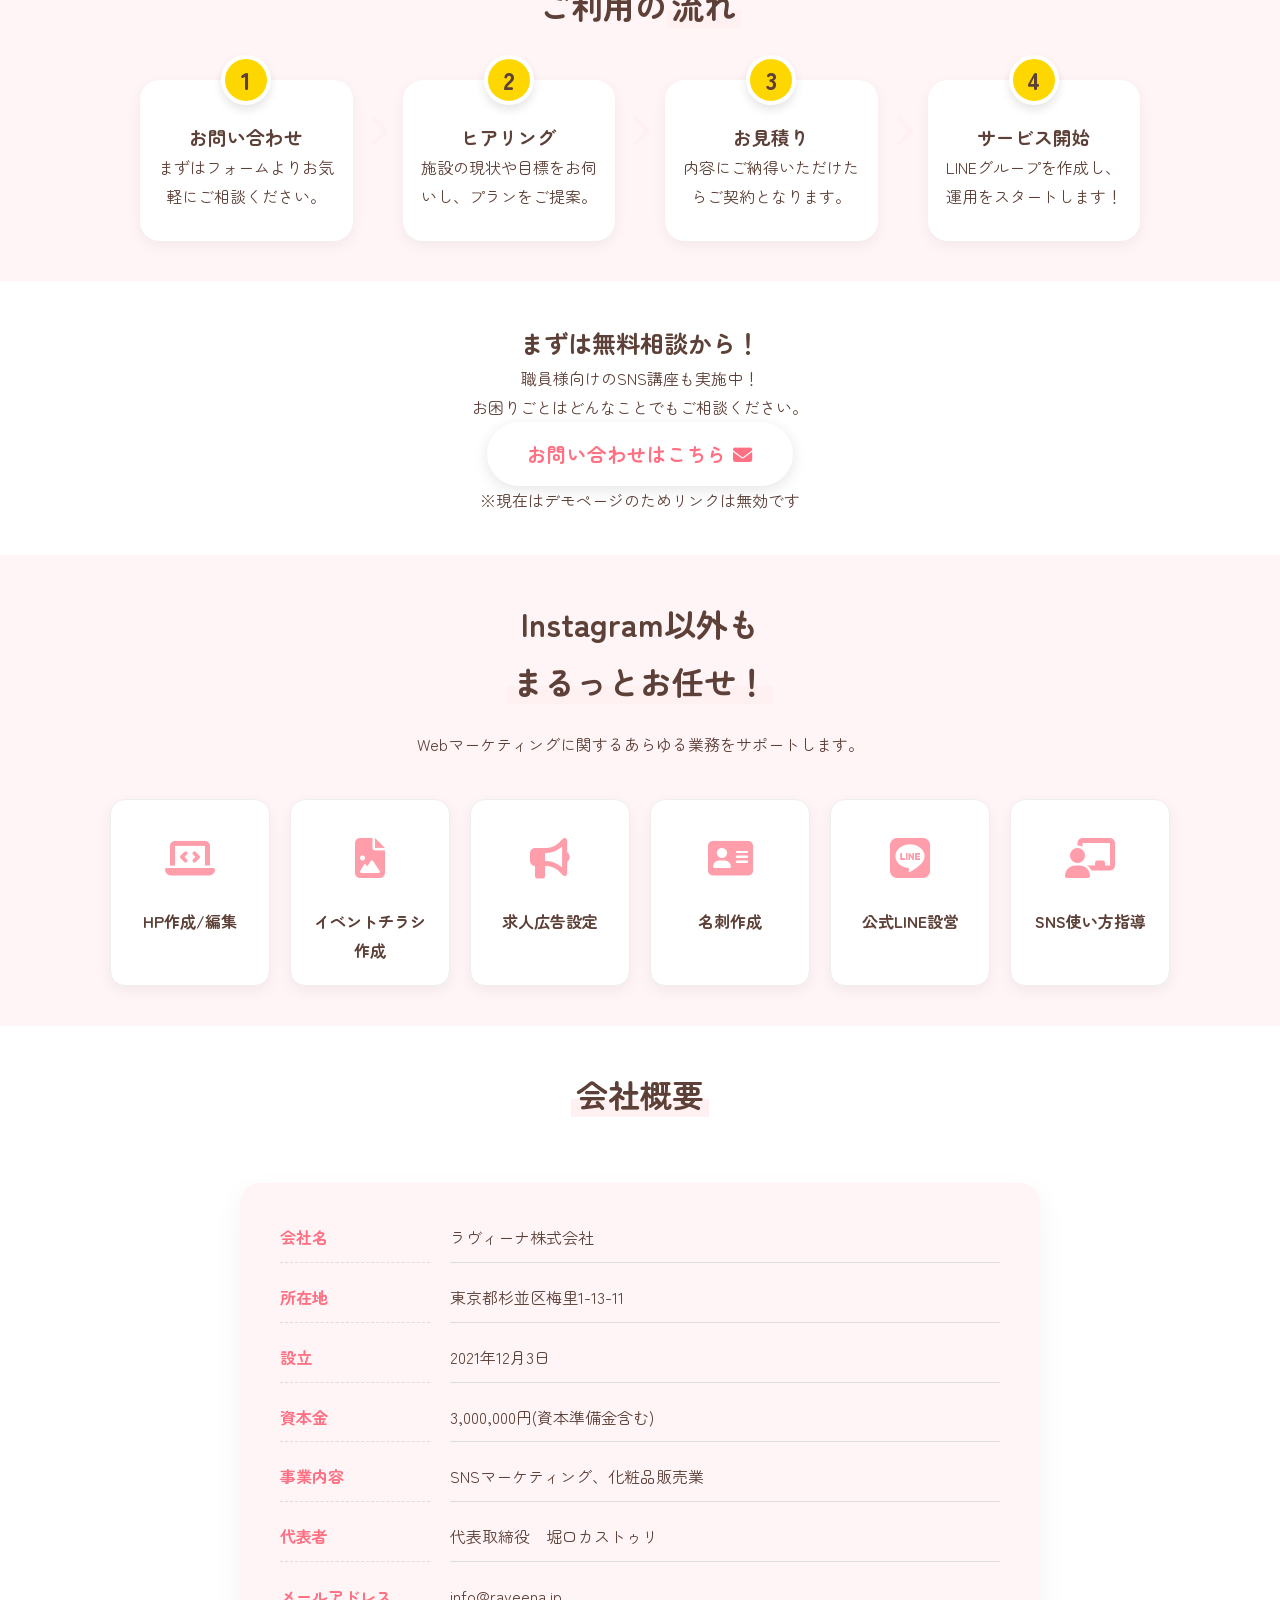
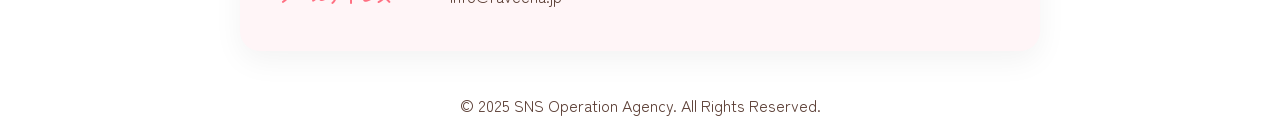
==== commit c4eef6c8: "Correct address: 東京都杉並区梅里1-13-11" ====
--- a/index.html
+++ b/index.html
@@ -419,7 +419,7 @@
                         <dt>会社名</dt>
                         <dd>ラヴィーナ株式会社</dd>
                         <dt>所在地</dt>
-                        <dd>東京都杉並区梅郷1-13-11</dd>
+                        <dd>東京都杉並区梅里1-13-11</dd>
                         <dt>設立</dt>
                         <dd>2021年12月3日</dd>
                         <dt>資本金</dt>
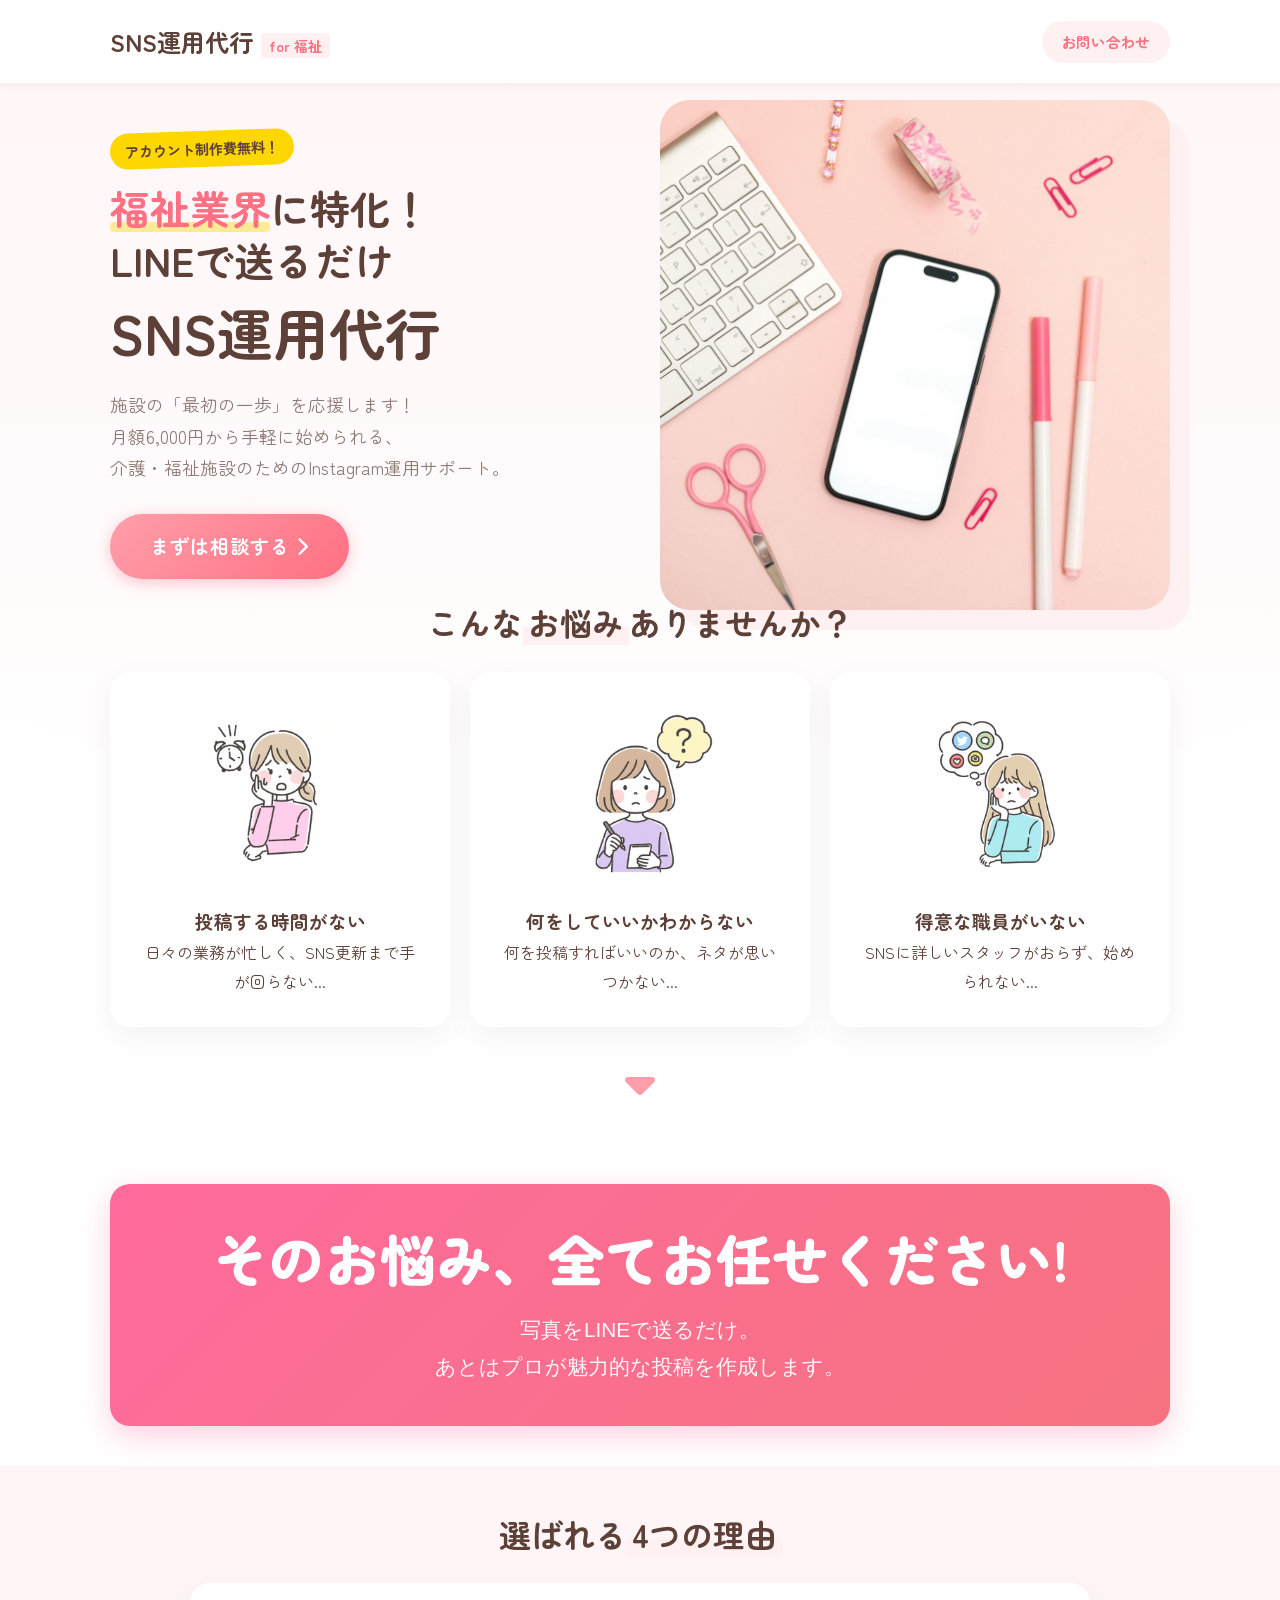
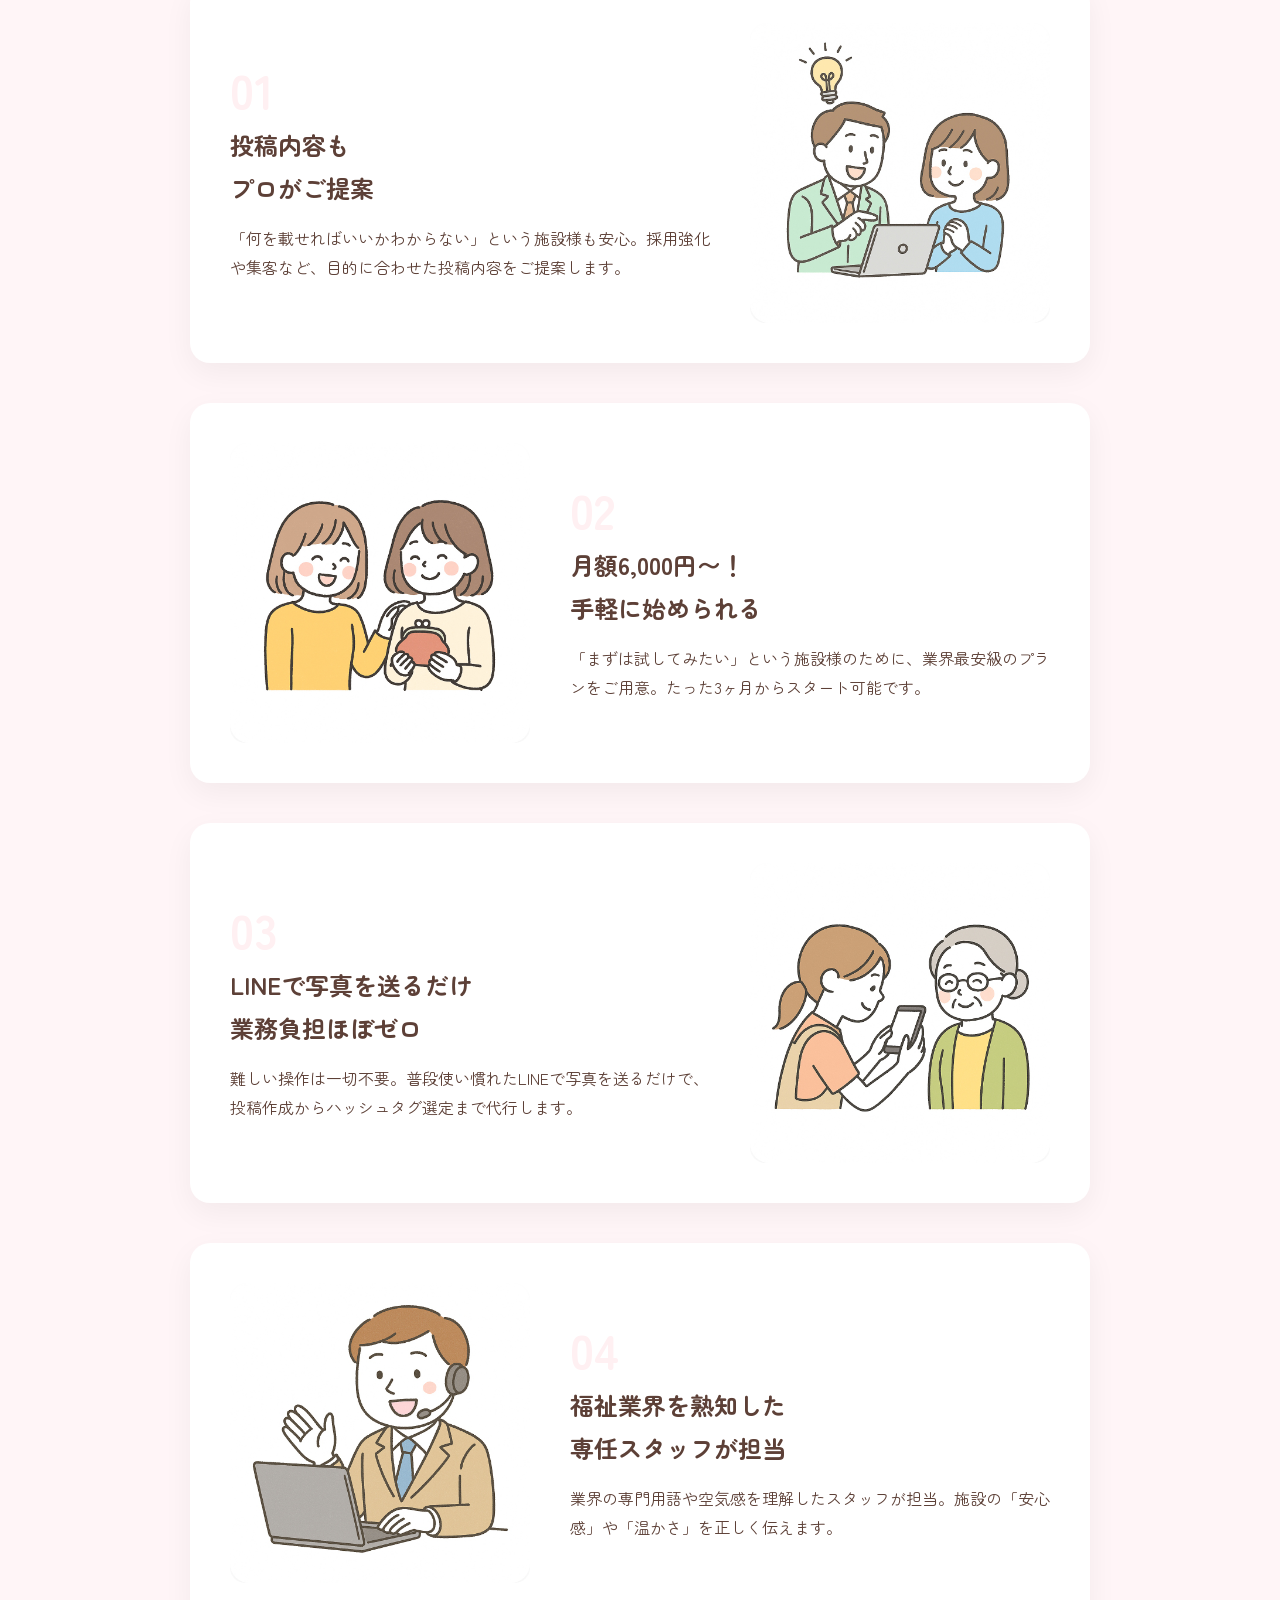
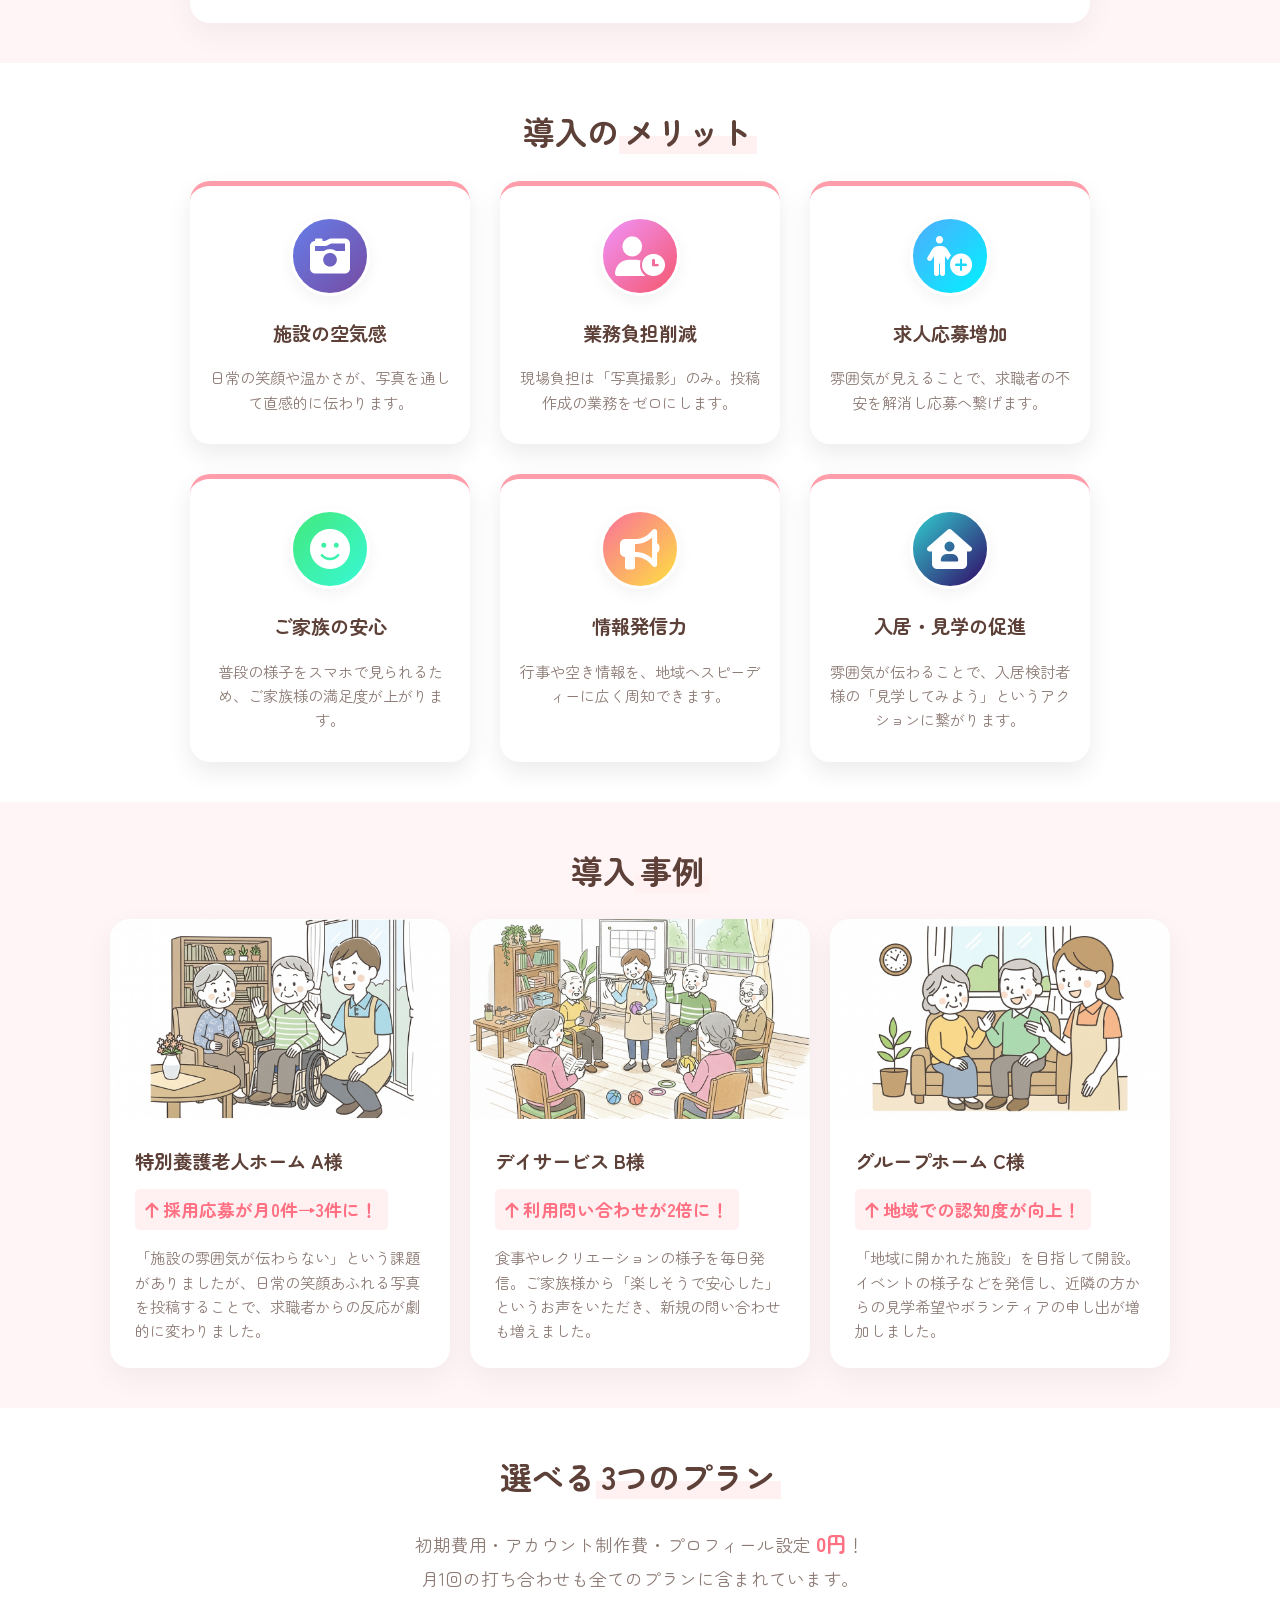
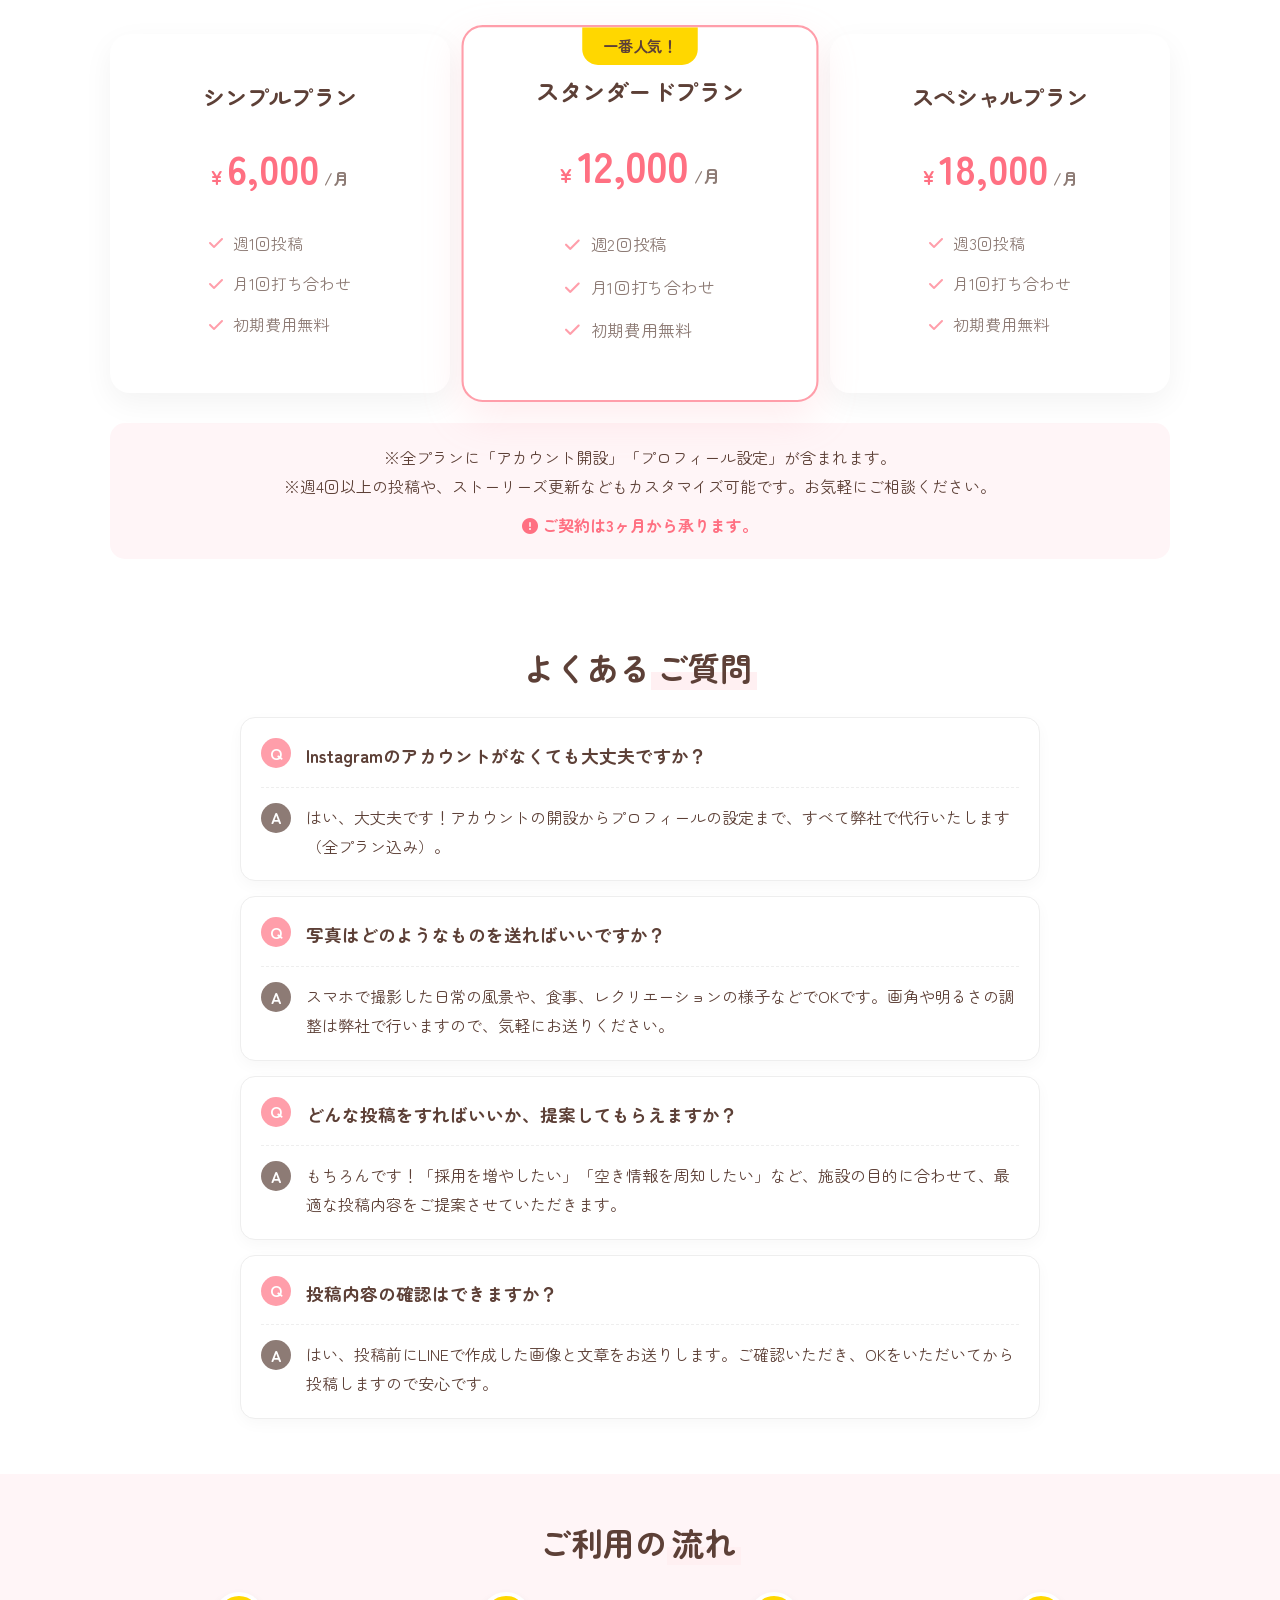
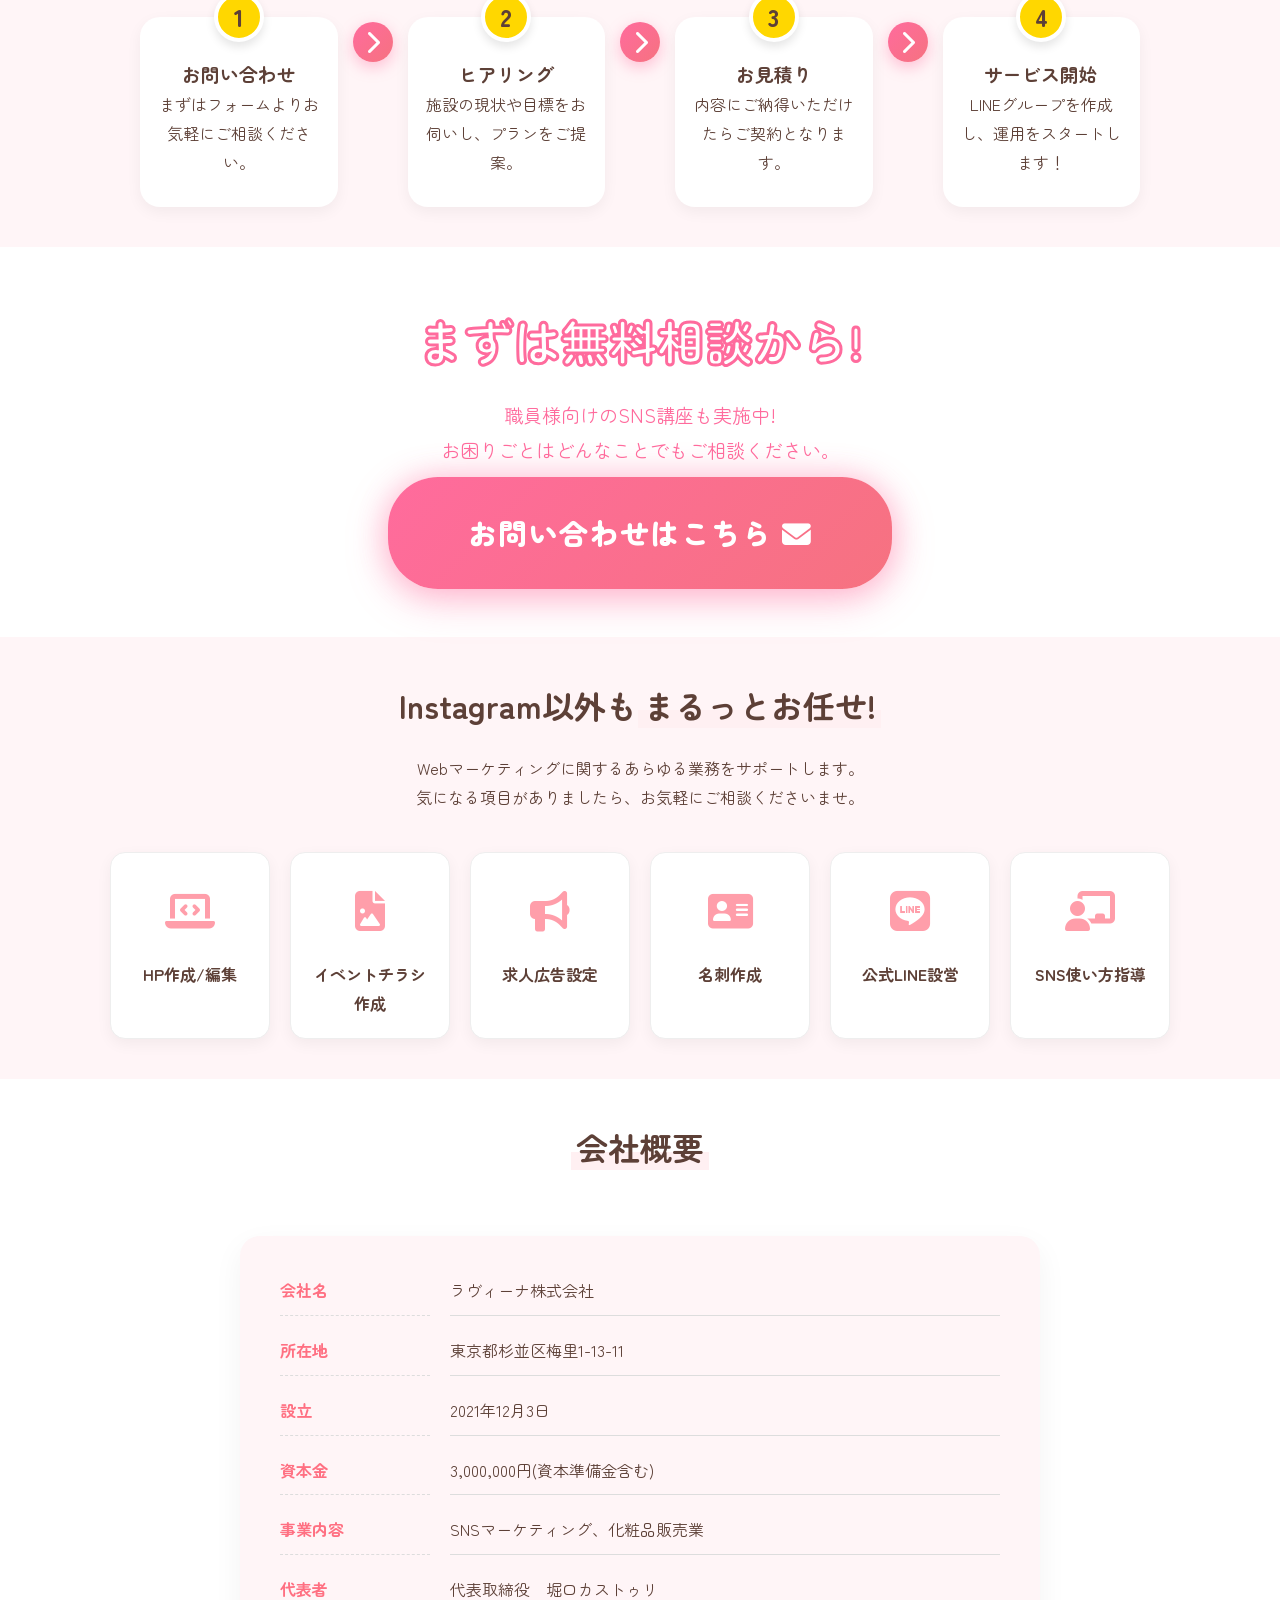
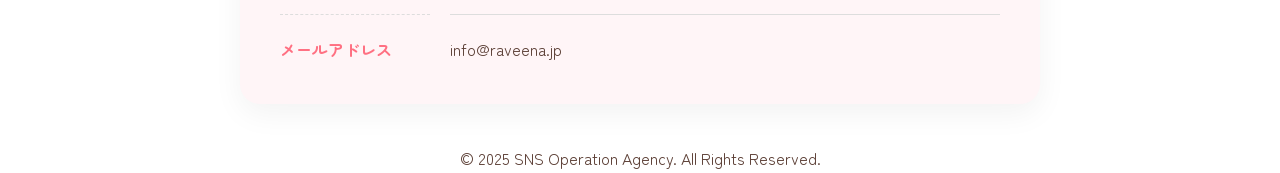
==== commit 1364a6aa: "Update styles and optimize images - Optimize case study images (reduced file size) - Update index.ht" ====
--- a/index.html
+++ b/index.html
@@ -82,7 +82,7 @@
                     <i class="fa-solid fa-caret-down"></i>
                 </div>
                 <div class="solution-message text-center">
-                    <h3>そのお悩み、<br class="sp-only">すべてお任せください！</h3>
+                    <h3>そのお悩み、全てお任せください!</h3>
                     <p>写真をLINEで送るだけ。<br>あとはプロが魅力的な投稿を作成します。</p>
                 </div>
             </div>
@@ -366,22 +366,22 @@
         <!-- CTA Section -->
         <section id="contact" class="cta">
             <div class="container cta-container text-center">
-                <h2 class="cta-title">まずは無料相談から！</h2>
+                <h2 class="cta-title">まずは無料相談から!</h2>
                 <p class="cta-desc">
-                    職員様向けのSNS講座も実施中！<br>
+                    職員様向けのSNS講座も実施中!<br>
                     お困りごとはどんなことでもご相談ください。
                 </p>
                 <a href="https://forms.gle/82RpzWLop1iFDff38" target="_blank"
                     class="btn btn-white btn-lg shadow-pulse">お問い合わせはこちら <i class="fa-solid fa-envelope"></i></a>
-                <p class="cta-note">※現在はデモページのためリンクは無効です</p>
+
             </div>
         </section>
 
         <!-- Other Services Section -->
         <section class="other-services bg-pink-light">
             <div class="container">
-                <h2 class="section-title text-center">Instagram以外も<br><span class="marker-pink">まるっとお任せ！</span></h2>
-                <p class="text-center mb-40">Webマーケティングに関するあらゆる業務をサポートします。</p>
+                <h2 class="section-title text-center">Instagram以外も<span class="marker-pink">まるっとお任せ!</span></h2>
+                <p class="text-center mb-40">Webマーケティングに関するあらゆる業務をサポートします。<br>気になる項目がありましたら、お気軽にご相談くださいませ。</p>
                 <div class="service-grid">
                     <div class="service-card">
                         <div class="service-icon"><i class="fa-solid fa-laptop-code"></i></div>
--- a/style.css
+++ b/style.css
@@ -271,8 +271,8 @@
 /* Problem Section */
 .problem {
     padding-top: 0;
-    margin-top: -180px;
-    /* Increased pull-up to -180px */
+    margin-top: -320px;
+    /* Increased pull-up to -320px for maximum tightness */
     position: relative;
     z-index: 2;
 }
@@ -372,11 +372,20 @@
     align-items: center;
     justify-content: center;
     height: 100%;
-    /* Match container height roughly */
-    color: var(--primary-light);
-    font-size: 2rem;
-    padding-top: 60px;
-    /* visually align with card center approx */
+    padding-top: 30px;
+    color: #fff;
+    font-size: 1.5rem;
+}
+
+.step-arrow i {
+    background: linear-gradient(135deg, #ff6b9d 0%, #f67280 100%);
+    width: 40px;
+    height: 40px;
+    border-radius: 50%;
+    display: flex;
+    align-items: center;
+    justify-content: center;
+    box-shadow: 0 5px 15px rgba(255, 107, 157, 0.4);
 }
 
 .arrow-down {
@@ -662,6 +671,29 @@
     border-radius: 0 0 15px 15px;
 }
 
+.solution-message {
+    margin-top: 60px;
+    padding: 40px 30px;
+    background: linear-gradient(135deg, #ff6b9d 0%, #f67280 100%);
+    border-radius: 20px;
+    box-shadow: 0 10px 30px rgba(255, 107, 157, 0.3);
+}
+
+.solution-message h3 {
+    font-size: 3.5rem;
+    font-weight: 900;
+    color: #fff;
+    margin-bottom: 20px;
+    line-height: 1.2;
+}
+
+.solution-message p {
+    color: #fff;
+    opacity: 0.95;
+    font-size: 1.3rem;
+    font-weight: 500;
+}
+
 .plan-name {
     font-size: 1.4rem;
     font-weight: 700;
@@ -855,6 +887,37 @@
     box-shadow: 0 5px 15px rgba(0, 0, 0, 0.05);
 }
 
+/* Colorful icons for each benefit */
+.benefit-card:nth-child(1) .benefit-icon {
+    background: linear-gradient(135deg, #667eea 0%, #764ba2 100%);
+    color: white;
+}
+
+.benefit-card:nth-child(2) .benefit-icon {
+    background: linear-gradient(135deg, #f093fb 0%, #f5576c 100%);
+    color: white;
+}
+
+.benefit-card:nth-child(3) .benefit-icon {
+    background: linear-gradient(135deg, #4facfe 0%, #00f2fe 100%);
+    color: white;
+}
+
+.benefit-card:nth-child(4) .benefit-icon {
+    background: linear-gradient(135deg, #43e97b 0%, #38f9d7 100%);
+    color: white;
+}
+
+.benefit-card:nth-child(5) .benefit-icon {
+    background: linear-gradient(135deg, #fa709a 0%, #fee140 100%);
+    color: white;
+}
+
+.benefit-card:nth-child(6) .benefit-icon {
+    background: linear-gradient(135deg, #30cfd0 0%, #330867 100%);
+    color: white;
+}
+
 .benefit-card h3 {
     font-size: 1.2rem;
     margin-bottom: 15px;
@@ -1098,4 +1161,112 @@
     .company-info dd {
         padding-left: 10px;
     }
+}
+
+/* CTA Section - Make it SUPER prominent */
+.cta-tagline {
+    font-size: 3.5rem;
+    font-weight: 900;
+    color: #fff;
+    margin-bottom: 30px;
+    text-shadow: 0 4px 20px rgba(0, 0, 0, 0.5);
+    letter-spacing: 1px;
+    line-height: 1.2;
+}
+
+.cta-title {
+    font-size: 3rem;
+    font-weight: 900;
+    color: #fff;
+    background: transparent;
+    padding: 10px 20px;
+    margin-bottom: 5px;
+    display: inline-block;
+    -webkit-text-stroke: 3px #ff6b9d;
+    text-stroke: 3px #ff6b9d;
+    text-shadow: 0 0 10px rgba(255, 255, 255, 0.8);
+}
+
+.cta-desc {
+    font-size: 1.2rem;
+    margin-bottom: 10px;
+    color: #ff6b9d;
+    opacity: 1;
+}
+
+/* Make the button SUPER prominent */
+.cta .btn-white {
+    font-size: 1.8rem;
+    padding: 30px 80px;
+    font-weight: 900;
+    background: linear-gradient(135deg, #ff6b9d 0%, #f67280 100%);
+    color: #fff;
+    border: none;
+    box-shadow: 0 10px 40px rgba(255, 107, 157, 0.4), 0 0 30px rgba(255, 107, 157, 0.3);
+    animation: button-pulse 2s ease-in-out infinite;
+    position: relative;
+    overflow: hidden;
+}
+
+/* Shine effect */
+.cta .btn-white::after {
+    content: "";
+    position: absolute;
+    top: -50%;
+    left: -100%;
+    width: 50%;
+    height: 200%;
+    background: linear-gradient(90deg, transparent, rgba(255, 255, 255, 0.8), transparent);
+    transform: skewX(-25deg);
+    animation: shine 5s infinite;
+}
+
+@keyframes shine {
+    0% {
+        left: -100%;
+    }
+
+    20% {
+        left: 150%;
+    }
+
+    100% {
+        left: 150%;
+    }
+}
+
+.cta .btn-white::before {
+    content: "";
+    position: absolute;
+    top: 50%;
+    left: 50%;
+    width: 0;
+    height: 0;
+    border-radius: 50%;
+    background: rgba(255, 255, 255, 0.5);
+    transform: translate(-50%, -50%);
+    transition: width 0.6s, height 0.6s;
+    z-index: 1;
+}
+
+.cta .btn-white:hover::before {
+    width: 300px;
+    height: 300px;
+}
+
+.cta .btn-white:hover {
+    transform: translateY(-5px) scale(1.05);
+    box-shadow: 0 15px 50px rgba(0, 0, 0, 0.4), 0 0 50px rgba(255, 255, 255, 0.8);
+}
+
+@keyframes button-pulse {
+
+    0%,
+    100% {
+        box-shadow: 0 10px 40px rgba(0, 0, 0, 0.3), 0 0 30px rgba(255, 255, 255, 0.5);
+    }
+
+    50% {
+        box-shadow: 0 10px 40px rgba(0, 0, 0, 0.3), 0 0 50px rgba(255, 255, 255, 0.9);
+    }
 }
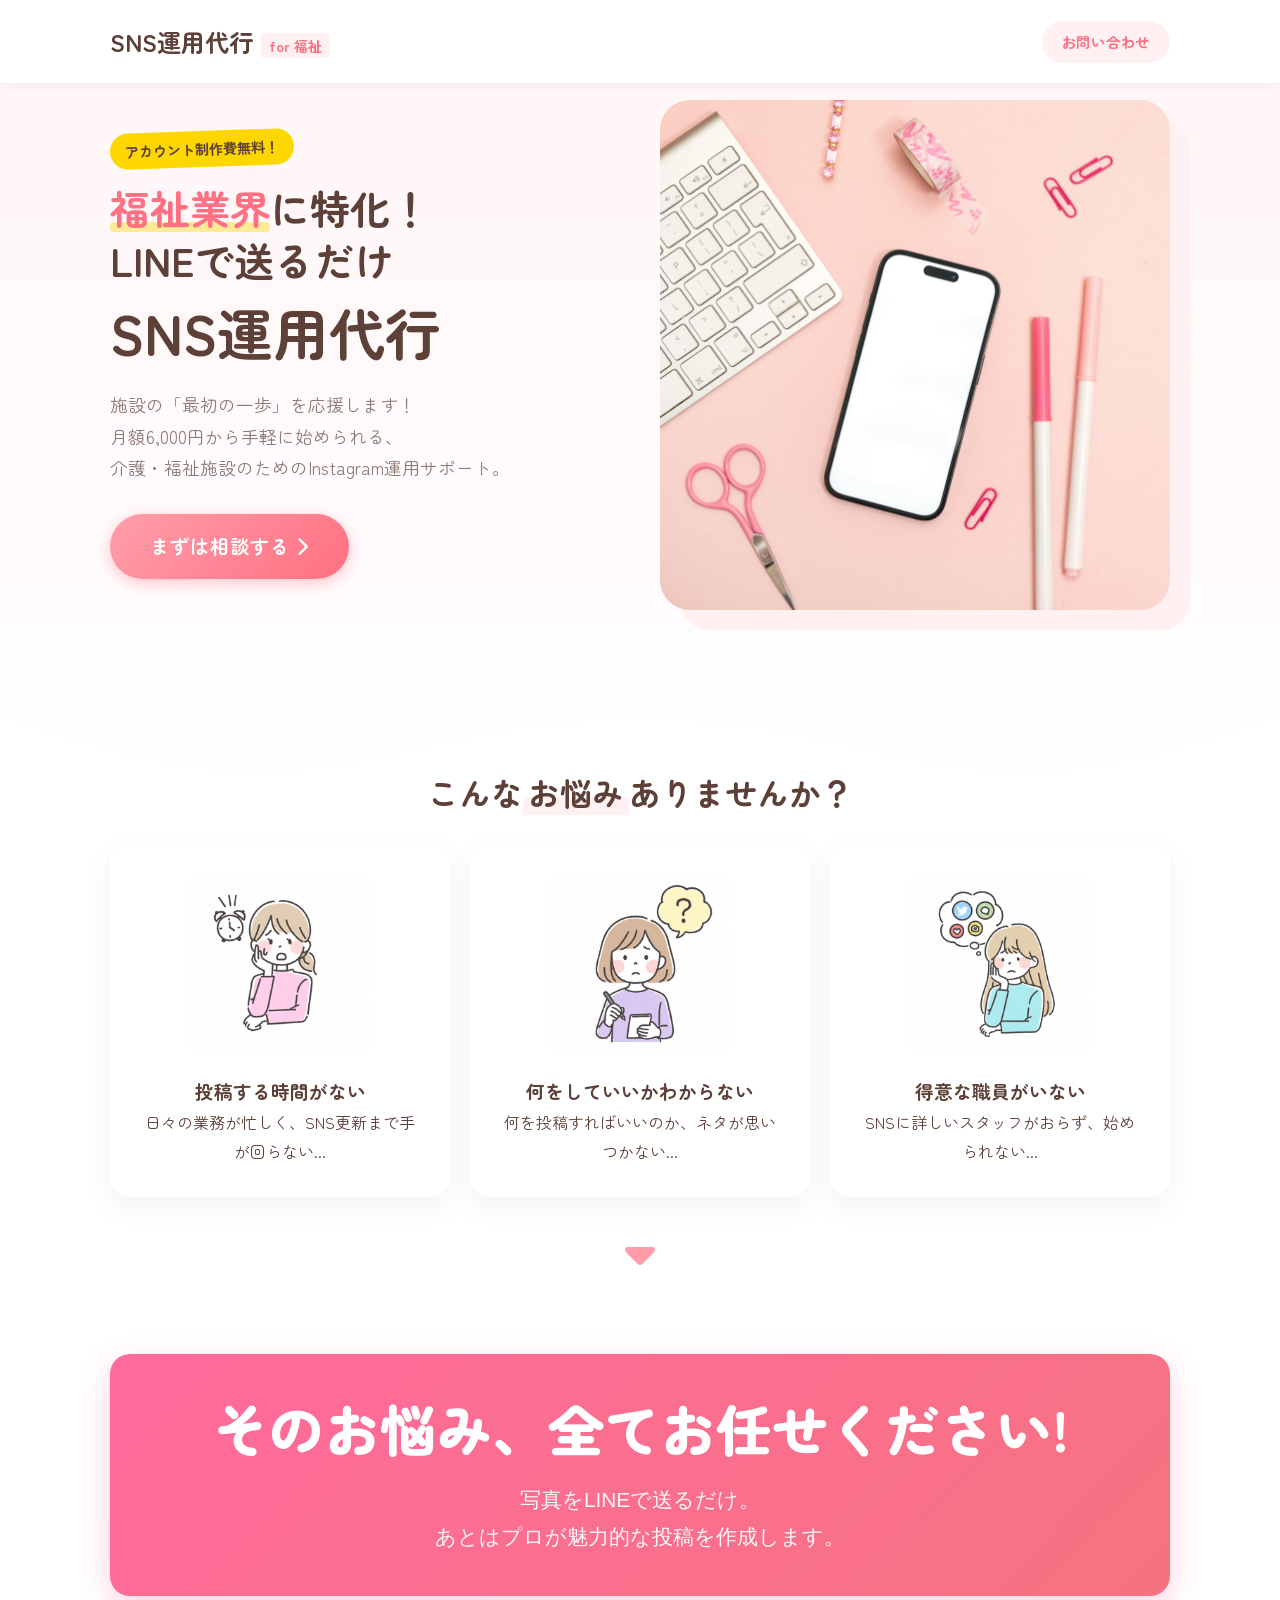
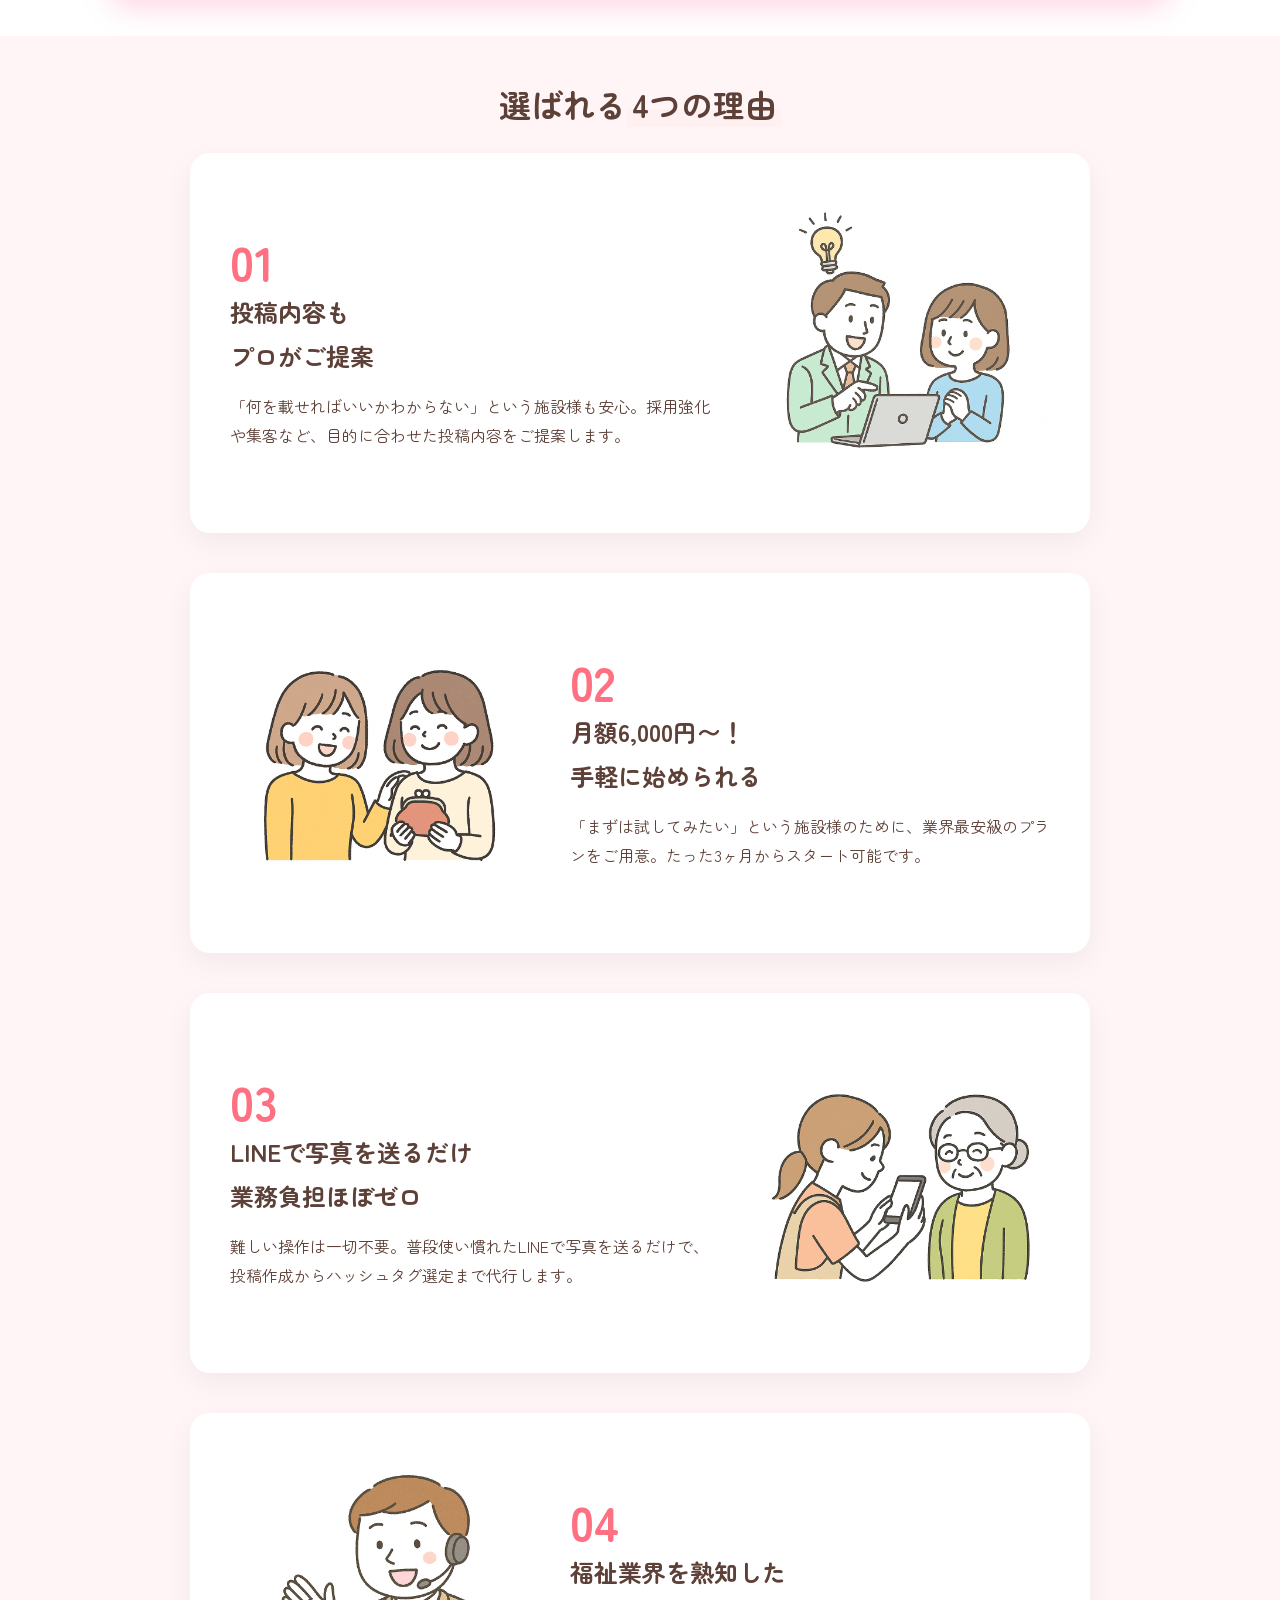
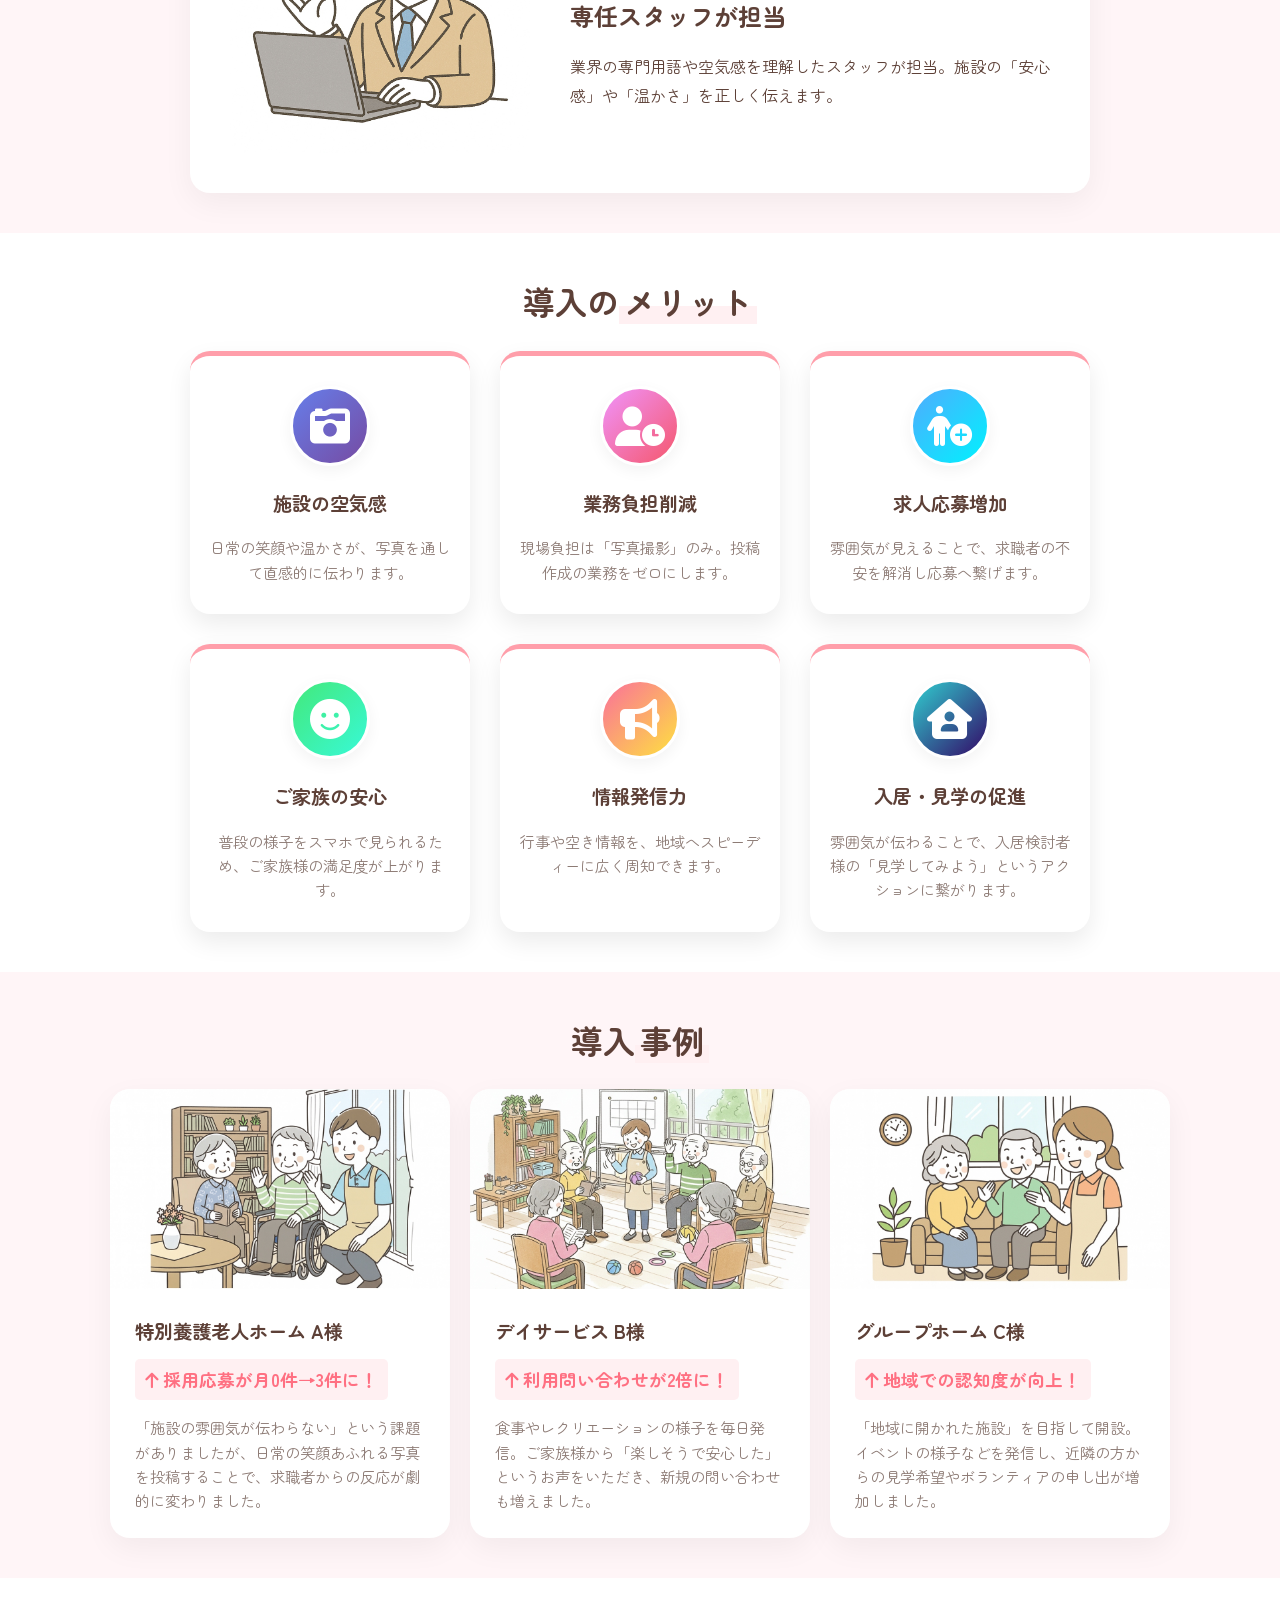
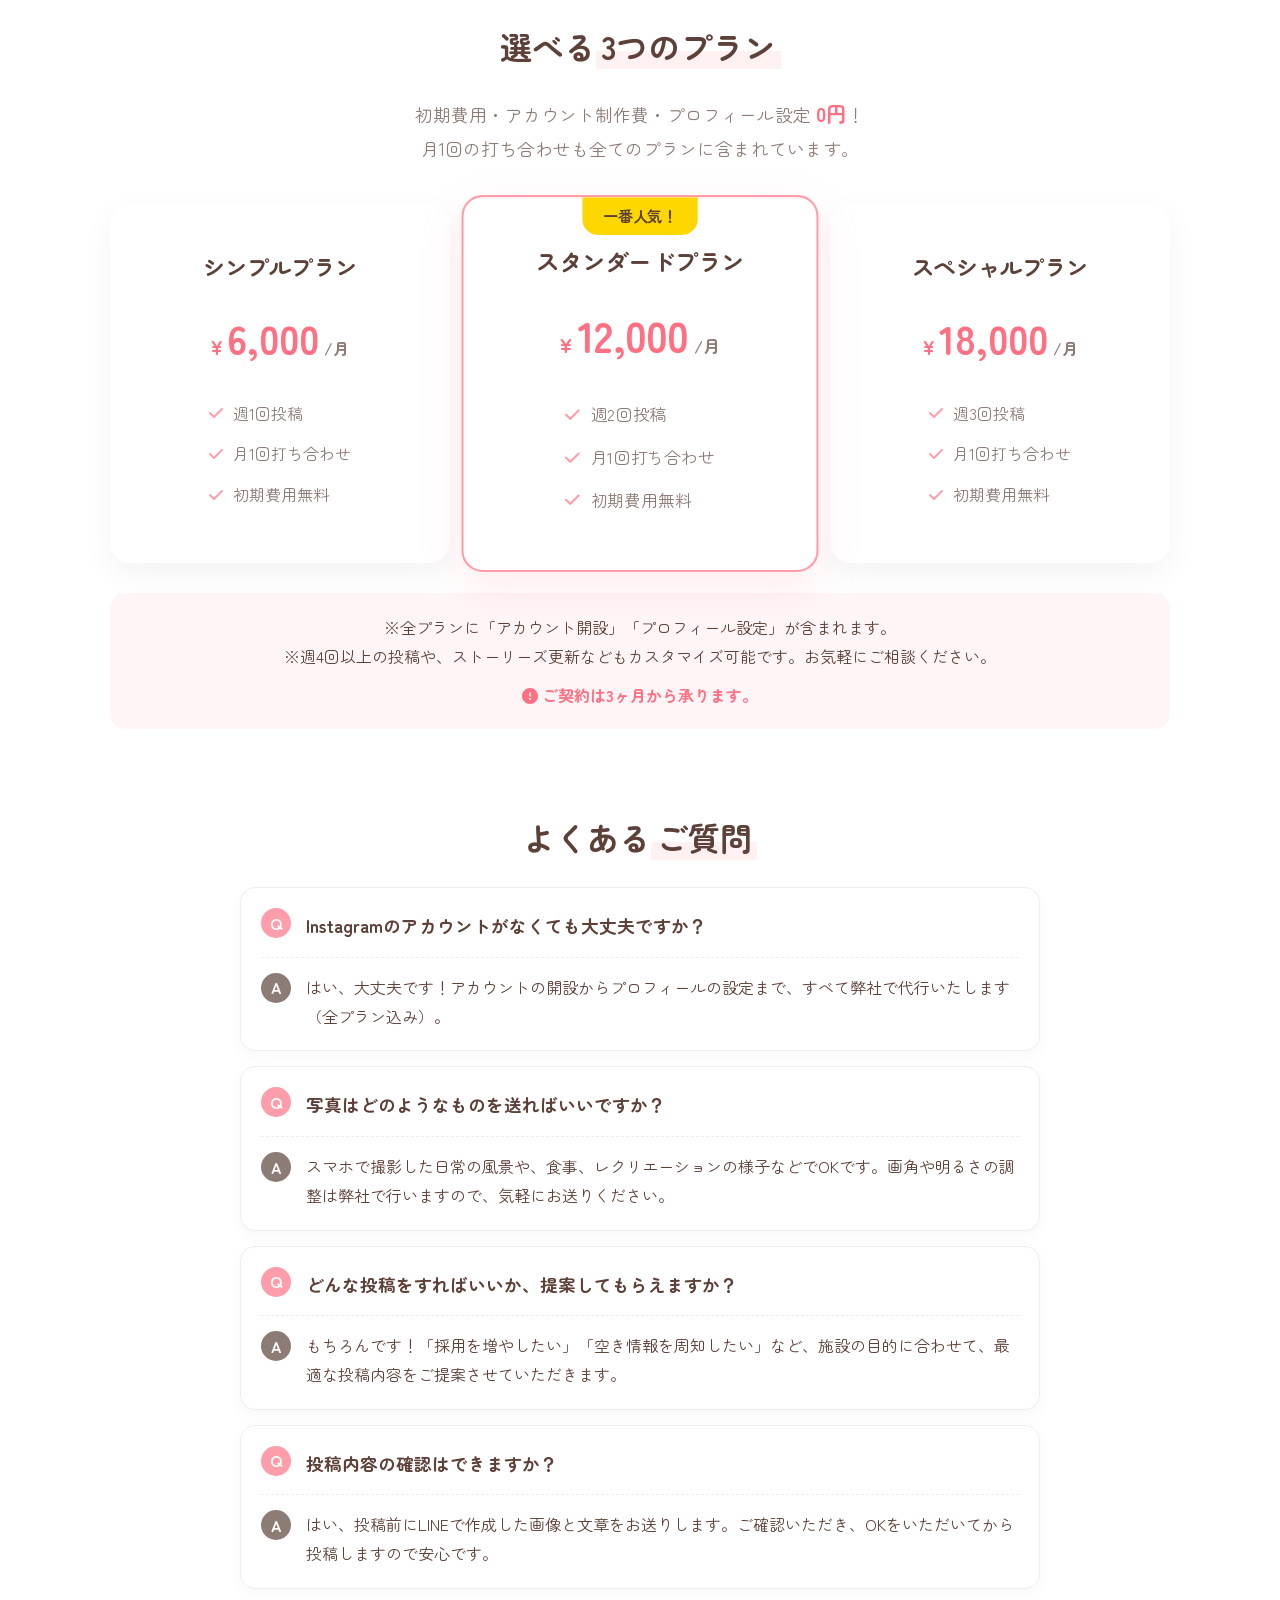
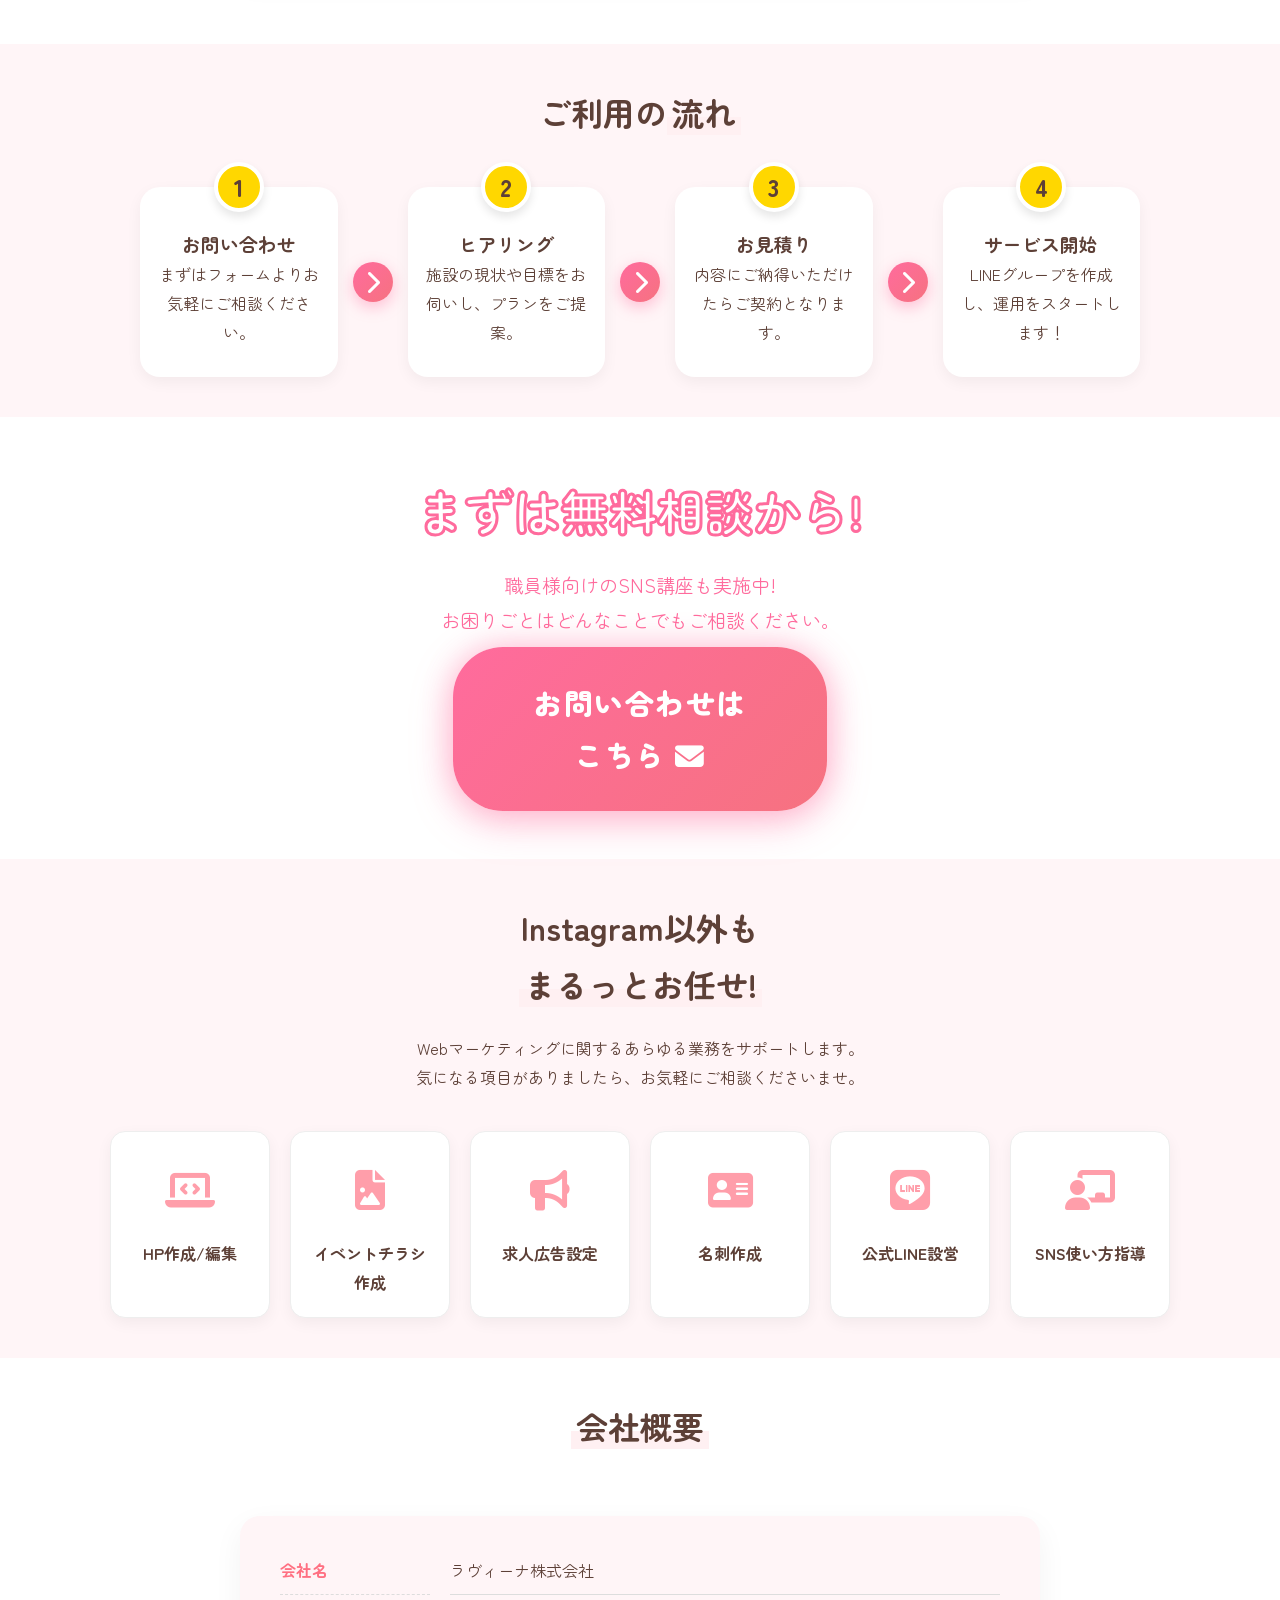
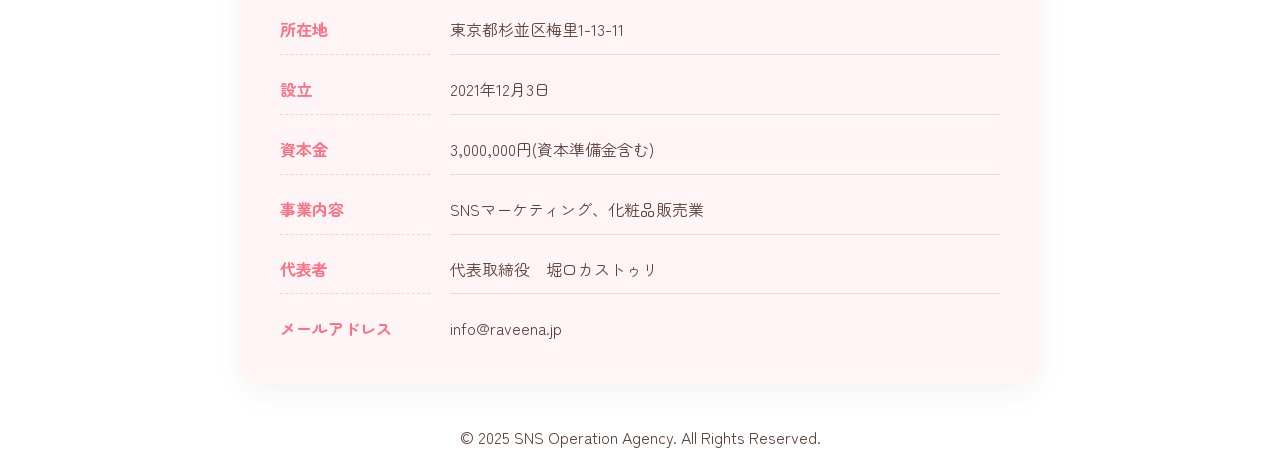
==== commit 26437f0f: "農園LPを追加、既存LPのスマホ改行を調整 - agriculture-lp/ （農園向けLP一式）を追加 - index.html / style.css にスマホ用改行(sp-br)を追加 - 画" ====
--- a/index.html
+++ b/index.html
@@ -36,8 +36,8 @@
                     </h2>
                     <p class="hero-desc">
                         施設の「最初の一歩」を応援します！<br>
-                        月額6,000円から手軽に始められる、<br>
-                        介護・福祉施設のためのInstagram運用サポート。
+                        月額6,000円から<br class="sp-br">手軽に始められる、<br>
+                        介護・福祉施設のための<br class="sp-br">Instagram運用サポート。
                     </p>
                     <div class="hero-cta">
                         <a href="#contact" class="btn btn-primary btn-lg shadow-pulse">まずは相談する <i
@@ -82,7 +82,7 @@
                     <i class="fa-solid fa-caret-down"></i>
                 </div>
                 <div class="solution-message text-center">
-                    <h3>そのお悩み、全てお任せください!</h3>
+                    <h3>そのお悩み、<br class="sp-br">全てお任せください!</h3>
                     <p>写真をLINEで送るだけ。<br>あとはプロが魅力的な投稿を作成します。</p>
                 </div>
             </div>
@@ -226,8 +226,8 @@
             <div class="container">
                 <h2 class="section-title text-center">選べる<span class="marker-pink">3つのプラン</span></h2>
                 <p class="pricing-subtitle text-center">
-                    初期費用・アカウント制作費・プロフィール設定 <span class="text-pink">0円</span>！<br>
-                    月1回の打ち合わせも全てのプランに含まれています。
+                    初期費用・アカウント制作費<br class="sp-br">・プロフィール設定 <span class="text-pink">0円</span>！<br>
+                    月1回の打ち合わせも<br class="sp-br">全てのプランに含まれています。
                 </p>
                 <div class="pricing-grid">
                     <!-- Simple Plan -->
@@ -372,7 +372,7 @@
                     お困りごとはどんなことでもご相談ください。
                 </p>
                 <a href="https://forms.gle/82RpzWLop1iFDff38" target="_blank"
-                    class="btn btn-white btn-lg shadow-pulse">お問い合わせはこちら <i class="fa-solid fa-envelope"></i></a>
+                    class="btn btn-white btn-lg shadow-pulse">お問い合わせは<br>こちら <i class="fa-solid fa-envelope"></i></a>
 
             </div>
         </section>
@@ -380,7 +380,7 @@
         <!-- Other Services Section -->
         <section class="other-services bg-pink-light">
             <div class="container">
-                <h2 class="section-title text-center">Instagram以外も<span class="marker-pink">まるっとお任せ!</span></h2>
+                <h2 class="section-title text-center">Instagram以外も<br><span class="marker-pink">まるっとお任せ!</span></h2>
                 <p class="text-center mb-40">Webマーケティングに関するあらゆる業務をサポートします。<br>気になる項目がありましたら、お気軽にご相談くださいませ。</p>
                 <div class="service-grid">
                     <div class="service-card">
--- a/style.css
+++ b/style.css
@@ -316,7 +316,7 @@
 .flow-steps {
     display: flex;
     justify-content: space-between;
-    align-items: flex-start;
+    align-items: stretch;
     flex-wrap: wrap;
     /* Allow wrapping but try to keep row */
     gap: 15px;
@@ -371,8 +371,8 @@
     display: flex;
     align-items: center;
     justify-content: center;
-    height: 100%;
-    padding-top: 30px;
+    margin-top: 25px;
+    padding-top: 0;
     color: #fff;
     font-size: 1.5rem;
 }
@@ -470,11 +470,14 @@
 .feature-num {
     font-size: 3rem;
     font-weight: 700;
-    color: var(--primary-light);
+    color: var(--primary-dark);
     line-height: 1;
     display: block;
-    margin-bottom: 10px;
-    z-index: 0;
+    margin-bottom: 5px;
+    /* Reduced to pull closer to image */
+    position: relative;
+    z-index: 10;
+    /* Ensure above image if negative margin used */
 }
 
 .feature-text h3 {
@@ -503,8 +506,25 @@
     box-shadow: none;
 }
 
+/* Responsive adjustments for layout */
+@media (max-width: 1280px) {
+    .problem {
+        margin-top: -150px;
+    }
+}
+
+@media (max-width: 900px) {
+    .problem {
+        margin-top: -50px;
+    }
+}
+
 /* Responsive */
 @media (max-width: 700px) {
+    .problem {
+        margin-top: 0px;
+    }
+
     .hero-container {
         flex-direction: column-reverse;
         text-align: center;
@@ -512,14 +532,36 @@
     }
 
     .hero-title {
-        font-size: 2rem;
+        font-size: 1.8rem;
+        margin-bottom: 10px;
     }
 
     .text-large {
-        font-size: 2.5rem;
-    }
-
+        font-size: 2.2rem;
+        margin-top: 5px;
+    }
+
+    .hero-desc {
+        font-size: 0.95rem;
+        margin-bottom: 20px;
+        padding: 0 10px;
+    }
+
+    /* Compact existing elements */
+    .hero-container {
+        padding-bottom: 10px;
+        gap: 20px;
+    }
+
+    .badge {
+        font-size: 0.8rem;
+        margin-bottom: 10px;
+    }
+
+    /* Better image sizing */
     .hero-image img {
+        max-width: 80%;
+        margin: 0 auto;
         box-shadow: 10px 10px 0px var(--primary-light);
     }
 
@@ -545,27 +587,24 @@
     .case-grid,
     .benefits-grid {
         display: flex;
-        overflow-x: auto;
-        scroll-snap-type: x mandatory;
+        flex-direction: column;
+        /* Stack cards vertically */
         gap: 20px;
-        padding-bottom: 20px;
-        /* Space for scrollbar */
-        padding-left: 5%;
-        /* Peeking effect */
-        padding-right: 5%;
-        margin-right: -20px;
-        /* Counteract container padding if needed, or adjust */
-    }
-
-    /* Cards in the scroll container */
+        padding: 0 10px;
+        overflow-x: visible;
+        /* Disable horizontal scroll */
+        scroll-snap-type: none;
+    }
+
+    /* Cards stacking */
     .problem-card,
     .case-card,
     .benefit-card {
-        min-width: 85vw;
-        /* Show mostly one card */
-        scroll-snap-align: center;
-        flex-shrink: 0;
-        /* Prevent shrinking */
+        width: 100%;
+        /* Take full width */
+        min-width: 0;
+        /* Reset previous min-width */
+        flex-shrink: 1;
     }
 
     /* Service grid can remain 2-column or stack, let's make it 2-column compact */
@@ -1050,8 +1089,11 @@
     max-width: 100%;
     height: auto;
     max-height: 300px;
-    border-radius: 20px;
-    box-shadow: 0 15px 30px rgba(0, 0, 0, 0.05);
+    border-radius: 0;
+    box-shadow: none;
+    background: transparent;
+    mix-blend-mode: multiply;
+    /* Makes white background transparent */
 }
 
 /* Other Services Section */
@@ -1160,6 +1202,86 @@
 
     .company-info dd {
         padding-left: 10px;
+    }
+
+    /* Mobile CTA/Images adjustment */
+    .cta .btn-white {
+        font-size: 1rem;
+        /* Reduced to ensure 'お問い合わせは' fits on one line */
+        padding: 15px 10px;
+        /* Minimal side padding to maximize text space */
+        width: 95%;
+        /* Use almost full container width */
+        max-width: 400px;
+        /* Allow button to grow wider */
+        line-height: 1.4;
+        height: auto;
+        display: inline-block;
+        white-space: normal;
+        /* Allow the <br> to work, but width should prevent other wraps */
+    }
+
+    .cta-tagline {
+        font-size: 1.8rem;
+    }
+
+    .cta-title {
+        font-size: 1.4rem;
+        /* Slightly reduced to guarantee 1 line */
+        white-space: nowrap;
+        /* Force one line */
+        -webkit-text-stroke: 1px #ff6b9d;
+        /* Thinner stroke for smaller text */
+        text-stroke: 1px #ff6b9d;
+
+    }
+
+    /* Prevent Illustrations from being cut off */
+    img,
+    .problem-img,
+    .feature-img,
+    .case-img {
+        max-width: 100% !important;
+        height: auto !important;
+    }
+
+    .feature-img-wrapper {
+        overflow: visible !important;
+        height: auto !important;
+        display: block;
+        /* Remove flex centering */
+        margin-bottom: 40px !important;
+        /* Force ample spacing to prevent overlap */
+    }
+
+    .feature-img {
+        max-width: 100% !important;
+        max-height: none !important;
+        height: auto !important;
+        width: auto !important;
+        /* Let natural width take over, constrained by max-width */
+        margin: 0 auto;
+        display: block;
+        object-fit: contain;
+    }
+
+    .feature-text {
+        margin-top: 50px !important;
+        /* Force separation between image and text */
+        display: block;
+    }
+
+    .solution-message h3 {
+        font-size: 1.8rem;
+        /* Scaled down from 3.5rem pc */
+        padding: 0 10px;
+        line-height: 1.4;
+    }
+
+    .solution-message p {
+        font-size: 0.95rem;
+        /* Scaled down */
+        padding: 0 10px;
     }
 }
 
@@ -1269,4 +1391,122 @@
     50% {
         box-shadow: 0 10px 40px rgba(0, 0, 0, 0.3), 0 0 50px rgba(255, 255, 255, 0.9);
     }
+}
+
+/* Responsive Layout Utilities */
+.sp-br {
+    display: none;
+}
+
+/* ==========================================================================
+   Mobile Optimizations (Consolidated)
+   ========================================================================== */
+@media (max-width: 768px) {
+
+    /* Utility Breaks */
+    .sp-br {
+        display: block !important;
+    }
+
+    .pc-br {
+        display: none !important;
+    }
+
+    /* Section Spacing */
+    .problem {
+        margin-top: 0 !important;
+    }
+
+    /* Titles */
+    .section-title {
+        font-size: 1.8rem !important;
+        line-height: 1.4 !important;
+        word-break: keep-all;
+        overflow-wrap: anywhere;
+    }
+
+    /* Problem/Case/Benefits Grids - Force Vertical Stack */
+    .problem-grid,
+    .case-grid,
+    .benefits-grid {
+        display: flex !important;
+        flex-direction: column !important;
+        gap: 20px !important;
+        padding: 0 15px !important;
+        overflow-x: visible !important;
+        overflow-y: visible !important;
+        scroll-snap-type: none !important;
+        margin-right: 0 !important;
+        width: 100% !important;
+    }
+
+    .problem-card,
+    .case-card,
+    .benefit-card {
+        width: 100% !important;
+        min-width: 0 !important;
+        flex-shrink: 1 !important;
+        margin: 0 !important;
+        box-sizing: border-box !important;
+    }
+
+    /* Solution Message Fix (Screenshot 2 Issue) */
+    .solution-message {
+        margin-top: 40px !important;
+        padding: 30px 15px !important;
+        /* Reduced side padding */
+        width: calc(100% - 30px) !important;
+        margin-left: auto !important;
+        margin-right: auto !important;
+    }
+
+    .solution-message h3 {
+        font-size: 1.6rem !important;
+        /* Reduced from 1.8rem */
+        line-height: 1.3 !important;
+        word-break: keep-all;
+        overflow-wrap: anywhere;
+    }
+
+    .solution-message p {
+        font-size: 0.95rem !important;
+    }
+
+    /* Feature Items */
+    .feature-item {
+        flex-direction: column-reverse !important;
+        text-align: center !important;
+        gap: 30px !important;
+        padding: 25px !important;
+    }
+
+    .feature-img-wrapper {
+        width: 100% !important;
+        margin-bottom: 20px !important;
+    }
+
+    .feature-img {
+        max-height: none !important;
+        width: 80% !important;
+        margin: 0 auto !important;
+    }
+
+    /* CTA Section */
+    .cta-title {
+        font-size: 1.6rem !important;
+        /* Slightly larger for better impact */
+        white-space: nowrap !important;
+        -webkit-text-stroke: 1px #ff6b9d !important;
+        /* Thinner stroke to prevent squashing */
+        text-stroke: 1px #ff6b9d !important;
+        letter-spacing: 0 !important;
+        margin-bottom: 10px !important;
+    }
+
+    .cta .btn-white {
+        font-size: 1.1rem !important;
+        padding: 15px 10px !important;
+        max-width: 100% !important;
+        width: 90% !important;
+    }
 }
